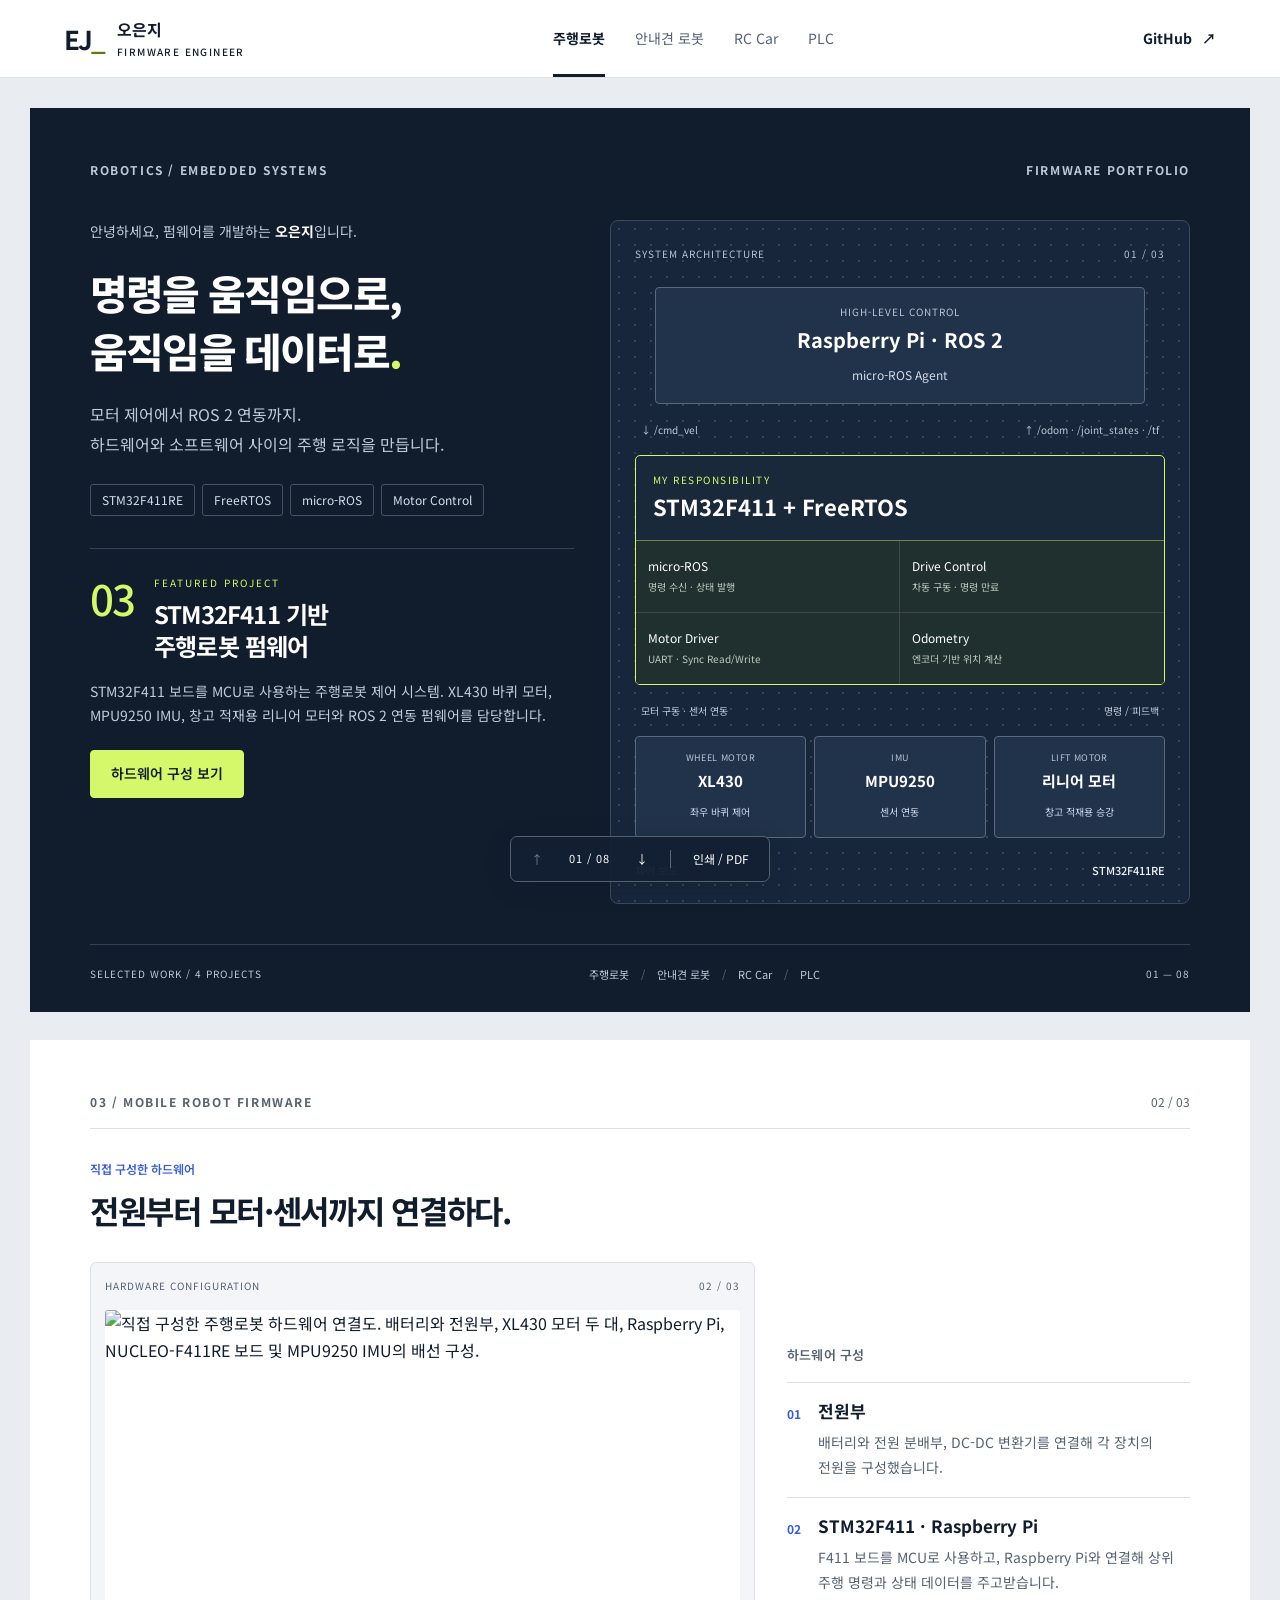
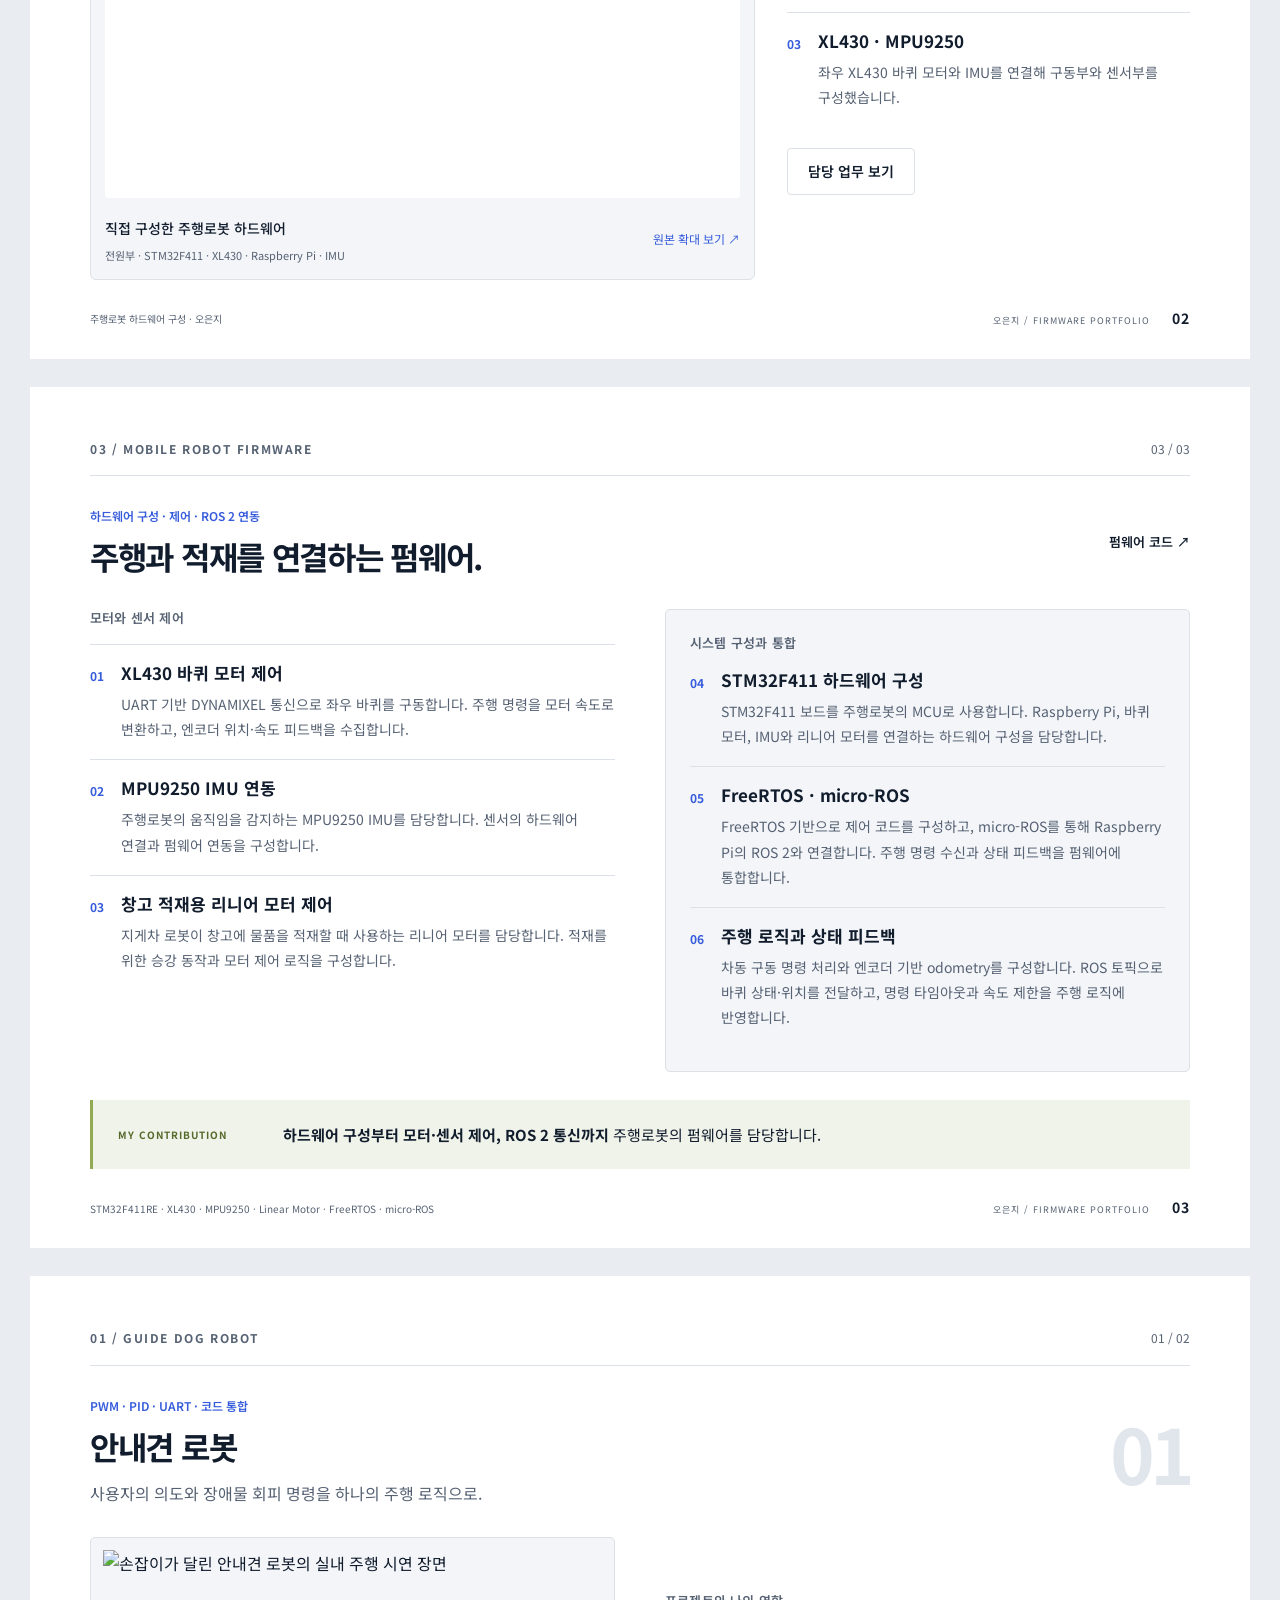
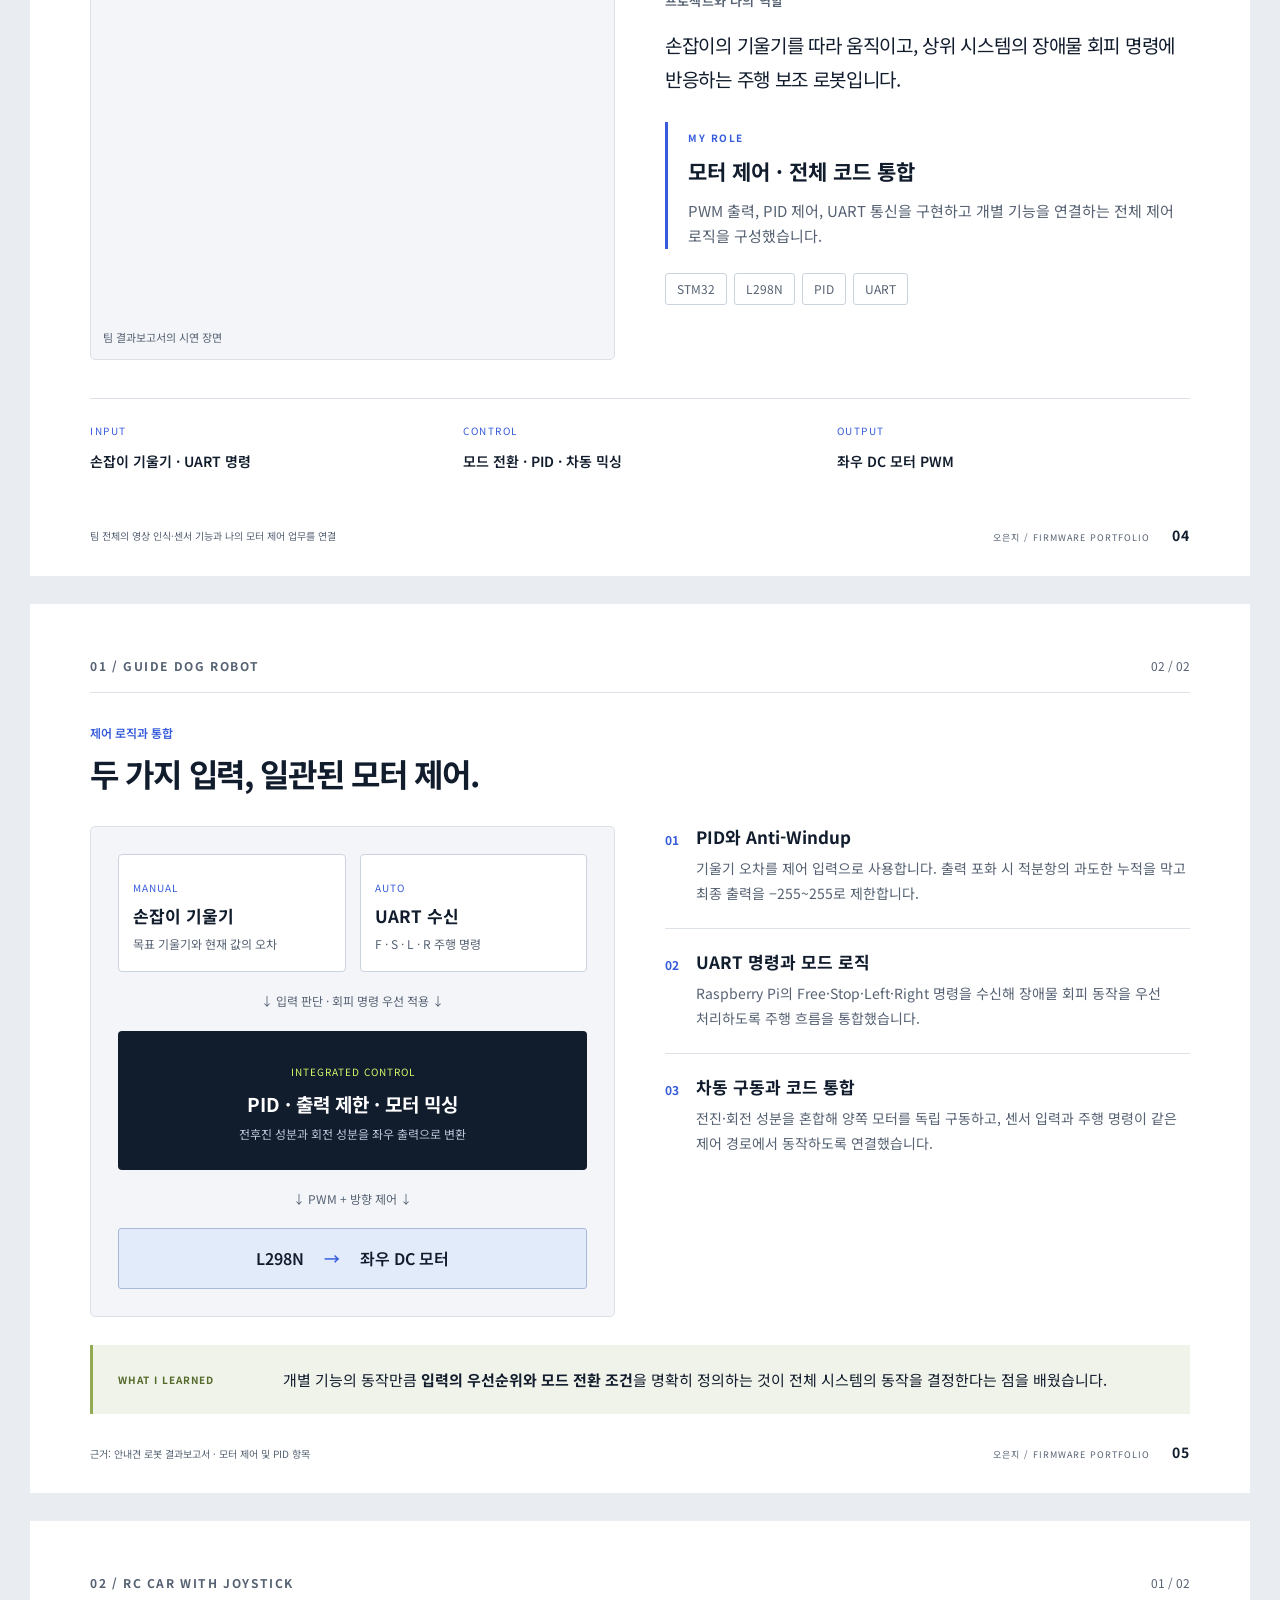
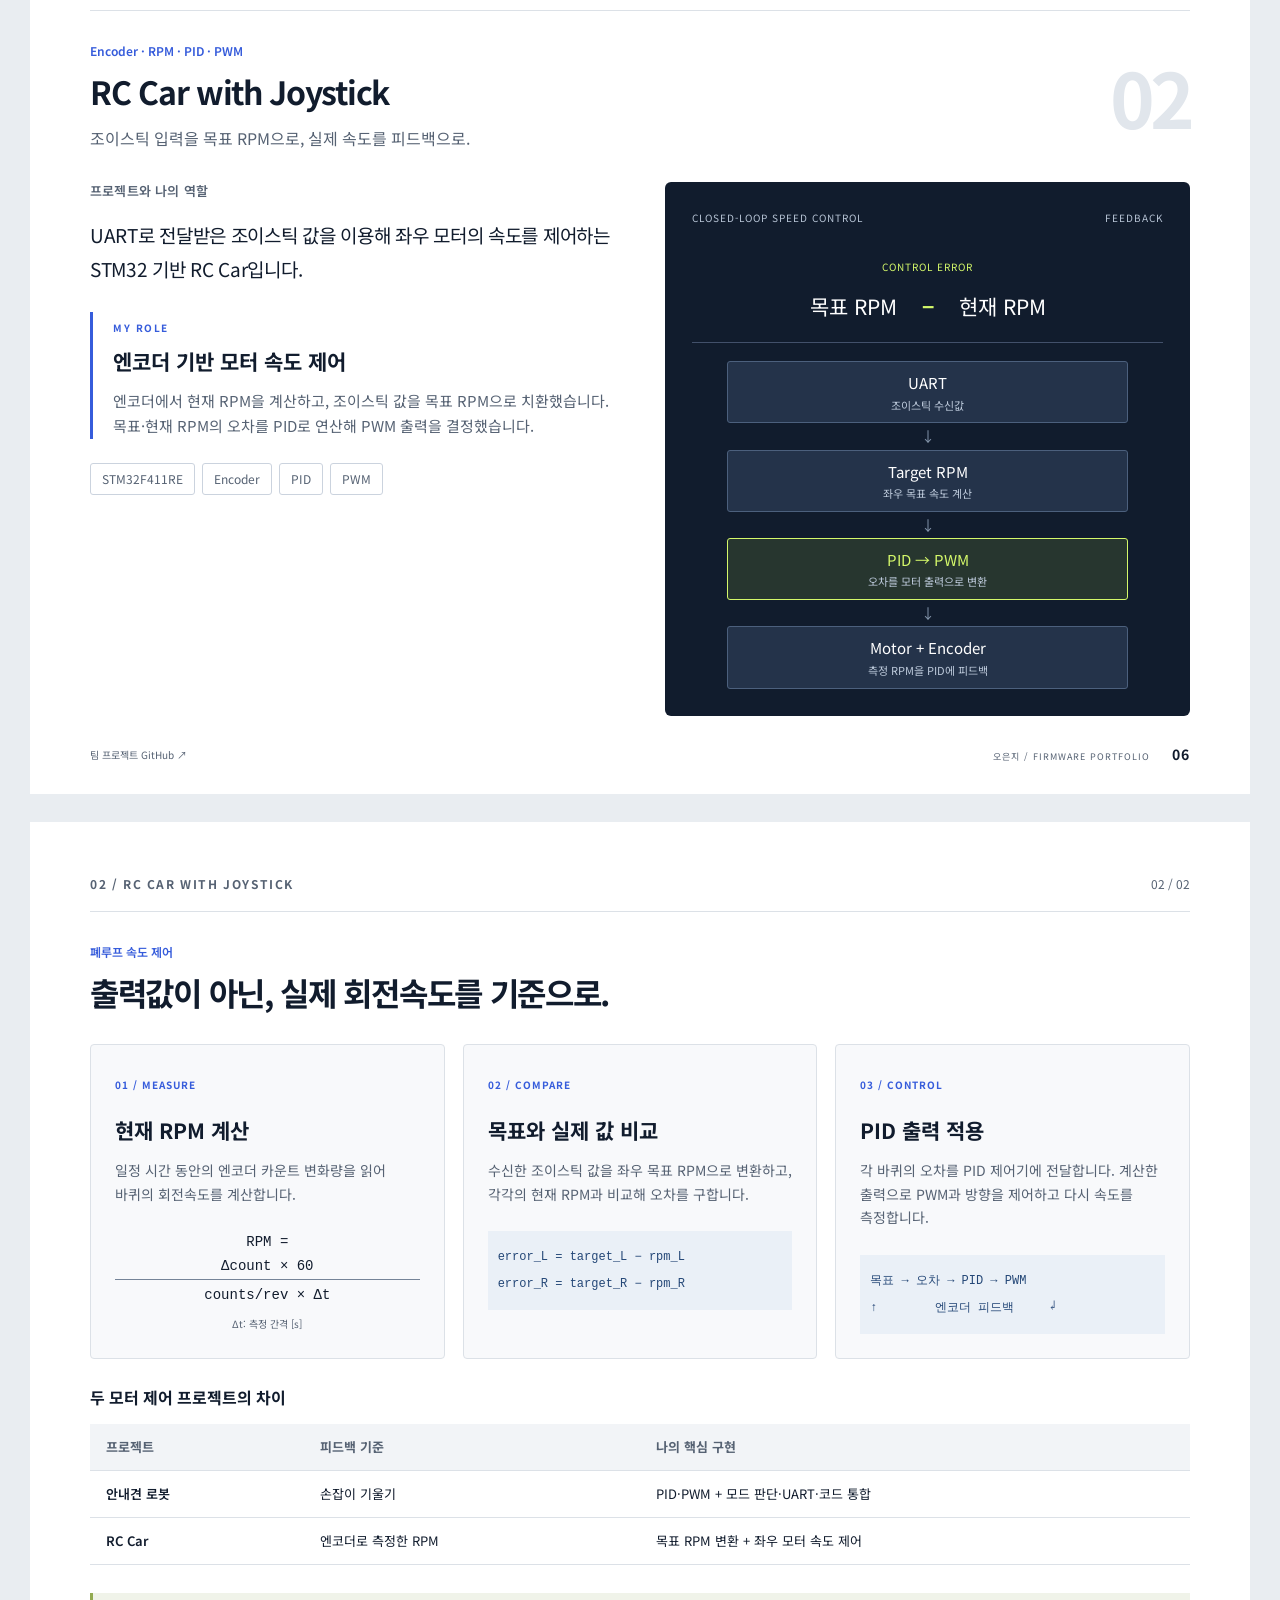
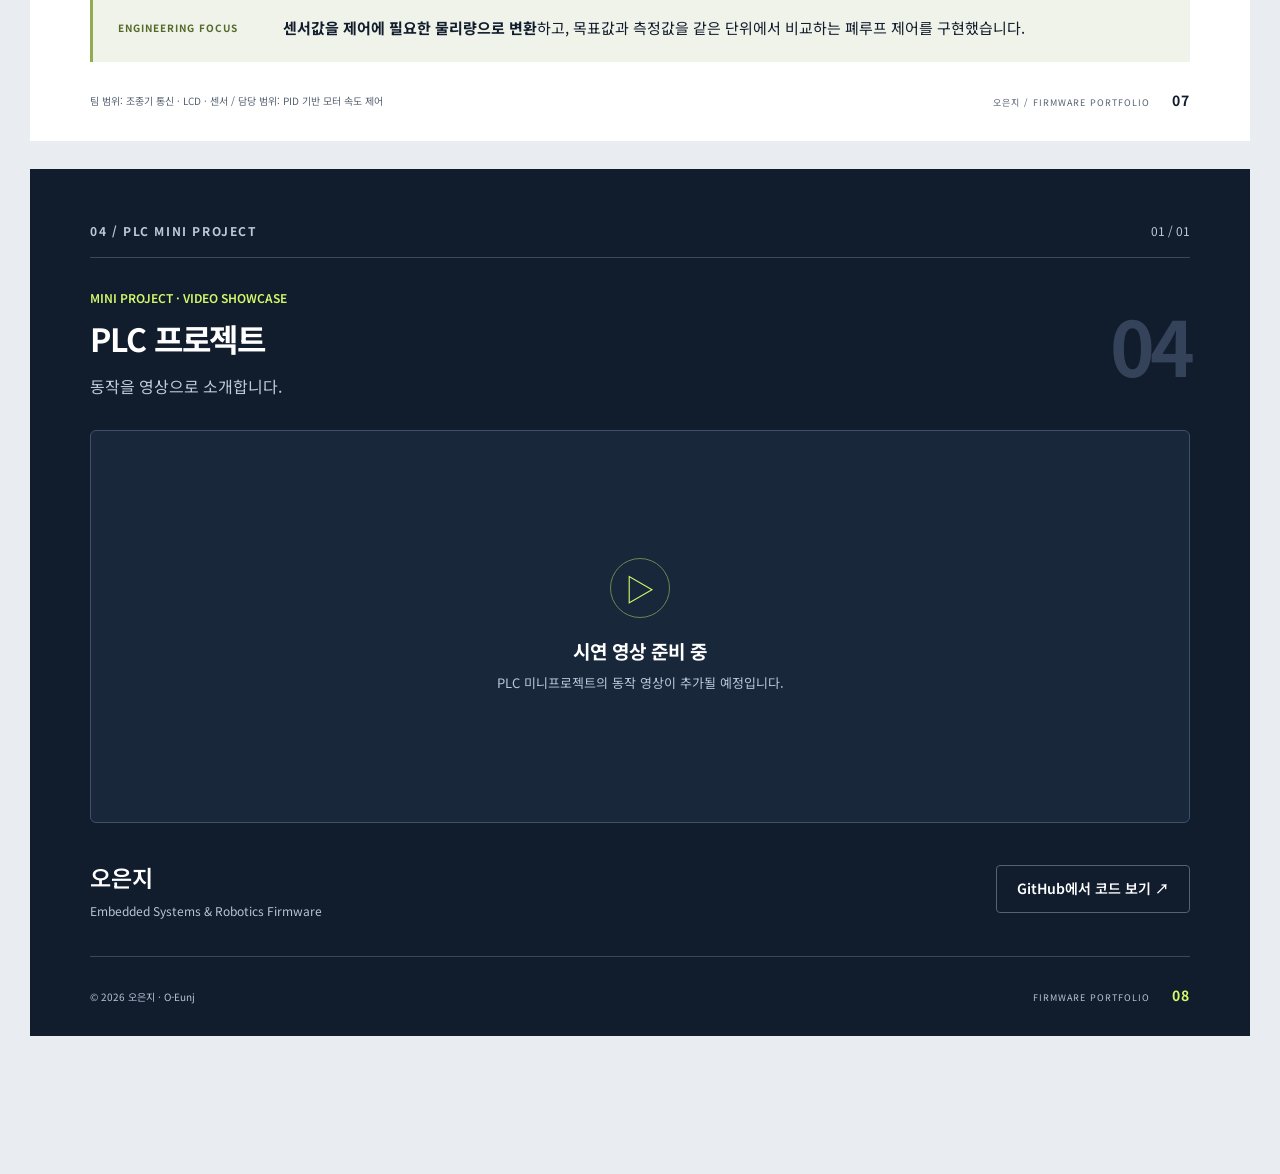
==== index.html @ 0d976768 "Publish portfolio website" ====
<!doctype html>
<html lang="ko">
<head>
  <meta charset="utf-8"><meta name="viewport" content="width=device-width,initial-scale=1">
  <meta name="description" content="오은지의 임베디드·로봇 펌웨어 포트폴리오. STM32, FreeRTOS, micro-ROS, 모터 제어와 하드웨어 통합 프로젝트.">
  <meta name="theme-color" content="#111c2d">
  <title>오은지 · Robotics Firmware Portfolio</title>
  <link rel="icon" href="assets/favicon.svg" type="image/svg+xml">
  <link rel="stylesheet" href="style.css">
  <script src="config.js" defer></script><script src="app.js" defer></script>
</head>
<body>
<a class="skip" href="#main">본문으로 이동</a>
<header class="topbar">
  <a class="brand" href="#robot"><span class="brand-mark">EJ<span>_</span></span><span>오은지 <small>FIRMWARE ENGINEER</small></span></a>
  <nav aria-label="프로젝트"><a href="#robot" aria-current="location">주행로봇</a><a href="#guide">안내견 로봇</a><a href="#rc">RC Car</a><a href="#plc">PLC</a></nav>
  <a class="github" href="https://github.com/O-Eunj" target="_blank" rel="noopener noreferrer">GitHub <span aria-hidden="true">↗</span></a>
</header>
<main id="main">
  <section class="sheet hero" id="robot" data-project="robot" aria-labelledby="robot-title">
    <div class="eyebrow"><span>ROBOTICS / EMBEDDED SYSTEMS</span><span>FIRMWARE PORTFOLIO</span></div>
    <div class="hero-grid">
      <div class="hero-copy">
        <p class="intro-name">안녕하세요, 펌웨어를 개발하는 <strong>오은지</strong>입니다.</p>
        <h1 id="robot-title">명령을 움직임으로,<br>움직임을 데이터로<span>.</span></h1>
        <p class="lead">모터 제어에서 ROS 2 연동까지.<br>하드웨어와 소프트웨어 사이의 주행 로직을 만듭니다.</p>
        <div class="chips"><span>STM32F411RE</span><span>FreeRTOS</span><span>micro-ROS</span><span>Motor Control</span></div>
        <div class="feature-title"><span class="index">03</span><div><p>FEATURED PROJECT</p><h2>STM32F411 기반<br>주행로봇 펌웨어</h2></div></div>
        <p class="description">STM32F411 보드를 MCU로 사용하는 주행로봇 제어 시스템. XL430 바퀴 모터, MPU9250 IMU, 창고 적재용 리니어 모터와 ROS 2 연동 펌웨어를 담당합니다.</p>
        <a class="button primary" href="#robot-hardware">하드웨어 구성 보기</a>
      </div>
      <div class="architecture" aria-label="Raspberry Pi와 STM32F411의 ROS 통신 및 모터·센서 제어 구조">
        <div class="panel-heading"><span>SYSTEM ARCHITECTURE</span><span>01 / 03</span></div>
        <div class="arch-node host"><small>HIGH-LEVEL CONTROL</small><strong>Raspberry Pi · ROS 2</strong><span>micro-ROS Agent</span></div>
        <div class="bus"><span>↓ /cmd_vel</span><span>↑ /odom · /joint_states · /tf</span></div>
        <div class="mcu"><div class="mcu-title"><small>MY RESPONSIBILITY</small><strong>STM32F411 + FreeRTOS</strong></div><div class="mcu-grid"><span>micro-ROS<br><b>명령 수신 · 상태 발행</b></span><span>Drive Control<br><b>차동 구동 · 명령 만료</b></span><span>Motor Driver<br><b>UART · Sync Read/Write</b></span><span>Odometry<br><b>엔코더 기반 위치 계산</b></span></div></div>
        <div class="bus"><span>모터 구동 · 센서 연동</span><span>명령 / 피드백</span></div>
        <div class="wheel-row hardware-row"><div class="arch-node"><small>WHEEL MOTOR</small><strong>XL430</strong><span>좌우 바퀴 제어</span></div><div class="arch-node"><small>IMU</small><strong>MPU9250</strong><span>센서 연동</span></div><div class="arch-node"><small>LIFT MOTOR</small><strong>리니어 모터</strong><span>창고 적재용 승강</span></div></div>
        <div class="arch-note"><span>제어 보드</span><b>STM32F411RE</b></div>
      </div>
    </div>
    <div class="hero-bottom"><span>SELECTED WORK / 4 PROJECTS</span><p>주행로봇 <span>/</span> 안내견 로봇 <span>/</span> RC Car <span>/</span> PLC</p><span>01 — 08</span></div>
  </section>

  <section class="sheet light hardware-sheet" id="robot-hardware" data-project="robot" aria-labelledby="hardware-title">
    <div class="section-top"><span class="eyebrow">03 / MOBILE ROBOT FIRMWARE</span><span>02 / 03</span></div>
    <div class="section-heading"><div><p class="kicker">직접 구성한 하드웨어</p><h2 id="hardware-title">전원부터 모터·센서까지 연결하다.</h2></div></div>
    <div class="hardware-layout">
      <figure class="hardware-figure">
        <div class="panel-heading"><span>HARDWARE CONFIGURATION</span><span>02 / 03</span></div>
        <a class="hardware-image-link" href="assets/robot-hardware.png" target="_blank" rel="noopener noreferrer" aria-label="주행로봇 하드웨어 구성도 원본 확대 보기 (새 탭)">
          <img src="assets/robot-hardware.png" alt="직접 구성한 주행로봇 하드웨어 연결도. 배터리와 전원부, XL430 모터 두 대, Raspberry Pi, NUCLEO-F411RE 보드 및 MPU9250 IMU의 배선 구성." width="830" height="638">
        </a>
        <figcaption><div><strong>직접 구성한 주행로봇 하드웨어</strong><p>전원부 · STM32F411 · XL430 · Raspberry Pi · IMU</p></div><a href="assets/robot-hardware.png" target="_blank" rel="noopener noreferrer">원본 확대 보기 ↗</a></figcaption>
      </figure>
      <div class="hardware-notes"><h3 class="label">하드웨어 구성</h3><div class="work-list">
        <article><span>01</span><div><h3>전원부</h3><p>배터리와 전원 분배부, DC-DC 변환기를 연결해 각 장치의 전원을 구성했습니다.</p></div></article>
        <article><span>02</span><div><h3>STM32F411 · Raspberry Pi</h3><p>F411 보드를 MCU로 사용하고, Raspberry Pi와 연결해 상위 주행 명령과 상태 데이터를 주고받습니다.</p></div></article>
        <article><span>03</span><div><h3>XL430 · MPU9250</h3><p>좌우 XL430 바퀴 모터와 IMU를 연결해 구동부와 센서부를 구성했습니다.</p></div></article>
      </div><a class="button hardware-next" href="#robot-detail">담당 업무 보기</a></div>
    </div>
    <footer class="sheet-footer"><span>주행로봇 하드웨어 구성 · 오은지</span><span>오은지 / FIRMWARE PORTFOLIO <b>02</b></span></footer>
  </section>

  <section class="sheet light" id="robot-detail" data-project="robot" aria-labelledby="robot-detail-title">
    <div class="section-top"><span class="eyebrow">03 / MOBILE ROBOT FIRMWARE</span><span>03 / 03</span></div>
    <div class="section-heading"><div><p class="kicker">하드웨어 구성 · 제어 · ROS 2 연동</p><h2 id="robot-detail-title">주행과 적재를 연결하는 펌웨어.</h2></div><a class="text-link" href="https://github.com/O-Eunj/waffle" target="_blank" rel="noopener noreferrer">펌웨어 코드 ↗</a></div>
    <div class="two-col">
      <div><h3 class="label">모터와 센서 제어</h3><div class="work-list">
        <article><span>01</span><div><h3>XL430 바퀴 모터 제어</h3><p>UART 기반 DYNAMIXEL 통신으로 좌우 바퀴를 구동합니다. 주행 명령을 모터 속도로 변환하고, 엔코더 위치·속도 피드백을 수집합니다.</p></div></article>
        <article><span>02</span><div><h3>MPU9250 IMU 연동</h3><p>주행로봇의 움직임을 감지하는 MPU9250 IMU를 담당합니다. 센서의 하드웨어 연결과 펌웨어 연동을 구성합니다.</p></div></article>
        <article><span>03</span><div><h3>창고 적재용 리니어 모터 제어</h3><p>지게차 로봇이 창고에 물품을 적재할 때 사용하는 리니어 모터를 담당합니다. 적재를 위한 승강 동작과 모터 제어 로직을 구성합니다.</p></div></article>
      </div></div>
      <div class="firmware-work"><h3 class="label">시스템 구성과 통합</h3><div class="work-list">
        <article><span>04</span><div><h3>STM32F411 하드웨어 구성</h3><p>STM32F411 보드를 주행로봇의 MCU로 사용합니다. Raspberry Pi, 바퀴 모터, IMU와 리니어 모터를 연결하는 하드웨어 구성을 담당합니다.</p></div></article>
        <article><span>05</span><div><h3>FreeRTOS · micro-ROS</h3><p>FreeRTOS 기반으로 제어 코드를 구성하고, micro-ROS를 통해 Raspberry Pi의 ROS 2와 연결합니다. 주행 명령 수신과 상태 피드백을 펌웨어에 통합합니다.</p></div></article>
        <article><span>06</span><div><h3>주행 로직과 상태 피드백</h3><p>차동 구동 명령 처리와 엔코더 기반 odometry를 구성합니다. ROS 토픽으로 바퀴 상태·위치를 전달하고, 명령 타임아웃과 속도 제한을 주행 로직에 반영합니다.</p></div></article>
      </div></div>
    </div>
    <div class="learning"><span>MY CONTRIBUTION</span><p><strong>하드웨어 구성부터 모터·센서 제어, ROS 2 통신까지</strong> 주행로봇의 펌웨어를 담당합니다.</p></div>
    <footer class="sheet-footer"><span>STM32F411RE · XL430 · MPU9250 · Linear Motor · FreeRTOS · micro-ROS</span><span>오은지 / FIRMWARE PORTFOLIO <b>03</b></span></footer>
  </section>

  <section class="sheet light" id="guide" data-project="guide" aria-labelledby="guide-title">
    <div class="section-top"><span class="eyebrow">01 / GUIDE DOG ROBOT</span><span>01 / 02</span></div>
    <div class="section-heading"><div><p class="kicker">PWM · PID · UART · 코드 통합</p><h2 id="guide-title">안내견 로봇</h2><p class="subtitle">사용자의 의도와 장애물 회피 명령을 하나의 주행 로직으로.</p></div><span class="project-number" aria-hidden="true">01</span></div>
    <div class="two-col guide-layout"><figure class="project-photo"><img src="assets/guide-photo.jpg" alt="손잡이가 달린 안내견 로봇의 실내 주행 시연 장면" loading="lazy" width="1280" height="720"><figcaption>팀 결과보고서의 시연 장면</figcaption></figure><div><h3 class="label">프로젝트와 나의 역할</h3><p class="body-large">손잡이의 기울기를 따라 움직이고, 상위 시스템의 장애물 회피 명령에 반응하는 주행 보조 로봇입니다.</p><div class="role-callout"><span>MY ROLE</span><h3>모터 제어 · 전체 코드 통합</h3><p>PWM 출력, PID 제어, UART 통신을 구현하고 개별 기능을 연결하는 전체 제어 로직을 구성했습니다.</p></div><div class="chips on-light"><span>STM32</span><span>L298N</span><span>PID</span><span>UART</span></div></div></div>
    <div class="contribution-strip"><div><small>INPUT</small><strong>손잡이 기울기 · UART 명령</strong></div><div><small>CONTROL</small><strong>모드 전환 · PID · 차동 믹싱</strong></div><div><small>OUTPUT</small><strong>좌우 DC 모터 PWM</strong></div></div>
    <footer class="sheet-footer"><span>팀 전체의 영상 인식·센서 기능과 나의 모터 제어 업무를 연결</span><span>오은지 / FIRMWARE PORTFOLIO <b>04</b></span></footer>
  </section>

  <section class="sheet light" id="guide-detail" data-project="guide" aria-labelledby="guide-detail-title">
    <div class="section-top"><span class="eyebrow">01 / GUIDE DOG ROBOT</span><span>02 / 02</span></div>
    <div class="section-heading"><div><p class="kicker">제어 로직과 통합</p><h2 id="guide-detail-title">두 가지 입력, 일관된 모터 제어.</h2></div></div>
    <div class="two-col"><div class="control-diagram"><div class="mode-pair"><div><small>MANUAL</small><h3>손잡이 기울기</h3><p>목표 기울기와 현재 값의 오차</p></div><div><small>AUTO</small><h3>UART 수신</h3><p>F · S · L · R 주행 명령</p></div></div><div class="diagram-line">↓ 입력 판단 · 회피 명령 우선 적용 ↓</div><div class="diagram-core"><small>INTEGRATED CONTROL</small><h3>PID · 출력 제한 · 모터 믹싱</h3><p>전후진 성분과 회전 성분을 좌우 출력으로 변환</p></div><div class="diagram-line">↓ PWM + 방향 제어 ↓</div><div class="diagram-output">L298N <span>→</span> 좌우 DC 모터</div></div><div class="work-list compact"><article><span>01</span><div><h3>PID와 Anti-Windup</h3><p>기울기 오차를 제어 입력으로 사용합니다. 출력 포화 시 적분항의 과도한 누적을 막고 최종 출력을 −255~255로 제한합니다.</p></div></article><article><span>02</span><div><h3>UART 명령과 모드 로직</h3><p>Raspberry Pi의 Free·Stop·Left·Right 명령을 수신해 장애물 회피 동작을 우선 처리하도록 주행 흐름을 통합했습니다.</p></div></article><article><span>03</span><div><h3>차동 구동과 코드 통합</h3><p>전진·회전 성분을 혼합해 양쪽 모터를 독립 구동하고, 센서 입력과 주행 명령이 같은 제어 경로에서 동작하도록 연결했습니다.</p></div></article></div></div>
    <div class="learning"><span>WHAT I LEARNED</span><p>개별 기능의 동작만큼 <strong>입력의 우선순위와 모드 전환 조건</strong>을 명확히 정의하는 것이 전체 시스템의 동작을 결정한다는 점을 배웠습니다.</p></div>
    <footer class="sheet-footer"><span>근거: 안내견 로봇 결과보고서 · 모터 제어 및 PID 항목</span><span>오은지 / FIRMWARE PORTFOLIO <b>05</b></span></footer>
  </section>

  <section class="sheet light" id="rc" data-project="rc" aria-labelledby="rc-title">
    <div class="section-top"><span class="eyebrow">02 / RC CAR WITH JOYSTICK</span><span>01 / 02</span></div>
    <div class="section-heading"><div><p class="kicker">Encoder · RPM · PID · PWM</p><h2 id="rc-title">RC Car with Joystick</h2><p class="subtitle">조이스틱 입력을 목표 RPM으로, 실제 속도를 피드백으로.</p></div><span class="project-number" aria-hidden="true">02</span></div>
    <div class="two-col"><div><h3 class="label">프로젝트와 나의 역할</h3><p class="body-large">UART로 전달받은 조이스틱 값을 이용해 좌우 모터의 속도를 제어하는 STM32 기반 RC Car입니다.</p><div class="role-callout"><span>MY ROLE</span><h3>엔코더 기반 모터 속도 제어</h3><p>엔코더에서 현재 RPM을 계산하고, 조이스틱 값을 목표 RPM으로 치환했습니다. 목표·현재 RPM의 오차를 PID로 연산해 PWM 출력을 결정했습니다.</p></div><div class="chips on-light"><span>STM32F411RE</span><span>Encoder</span><span>PID</span><span>PWM</span></div></div><div class="rpm-panel"><div class="panel-heading"><span>CLOSED-LOOP SPEED CONTROL</span><span>FEEDBACK</span></div><div class="rpm-equation"><small>CONTROL ERROR</small><p><span>목표 RPM</span><b>−</b><span>현재 RPM</span></p></div><div class="rpm-flow"><div>UART<small>조이스틱 수신값</small></div><span>↓</span><div>Target RPM<small>좌우 목표 속도 계산</small></div><span>↓</span><div class="highlight">PID → PWM<small>오차를 모터 출력으로 변환</small></div><span>↓</span><div>Motor + Encoder<small>측정 RPM을 PID에 피드백</small></div></div></div></div>
    <footer class="sheet-footer"><a href="https://github.com/heeyeon5877-tech/Lcd_RC_Car_With_STM32" target="_blank" rel="noopener noreferrer">팀 프로젝트 GitHub ↗</a><span>오은지 / FIRMWARE PORTFOLIO <b>06</b></span></footer>
  </section>

  <section class="sheet light" id="rc-detail" data-project="rc" aria-labelledby="rc-detail-title">
    <div class="section-top"><span class="eyebrow">02 / RC CAR WITH JOYSTICK</span><span>02 / 02</span></div>
    <div class="section-heading"><div><p class="kicker">폐루프 속도 제어</p><h2 id="rc-detail-title">출력값이 아닌, 실제 회전속도를 기준으로.</h2></div></div>
    <div class="three-col"><article class="step-card"><span>01 / MEASURE</span><h3>현재 RPM 계산</h3><p>일정 시간 동안의 엔코더 카운트 변화량을 읽어 바퀴의 회전속도를 계산합니다.</p><div class="formula">RPM = <span>Δcount × 60</span><span class="denominator">counts/rev × Δt</span></div><small>Δt: 측정 간격 [s]</small></article><article class="step-card"><span>02 / COMPARE</span><h3>목표와 실제 값 비교</h3><p>수신한 조이스틱 값을 좌우 목표 RPM으로 변환하고, 각각의 현재 RPM과 비교해 오차를 구합니다.</p><div class="mini-code">error_L = target_L − rpm_L<br>error_R = target_R − rpm_R</div></article><article class="step-card"><span>03 / CONTROL</span><h3>PID 출력 적용</h3><p>각 바퀴의 오차를 PID 제어기에 전달합니다. 계산한 출력으로 PWM과 방향을 제어하고 다시 속도를 측정합니다.</p><div class="mini-code">목표 → 오차 → PID → PWM<br>↑&nbsp;&nbsp;&nbsp;&nbsp;&nbsp;&nbsp;&nbsp; 엔코더 피드백 &nbsp;&nbsp;&nbsp;&nbsp;↵</div></article></div>
    <div class="comparison"><h3>두 모터 제어 프로젝트의 차이</h3><div class="table-wrap"><table><thead><tr><th scope="col">프로젝트</th><th scope="col">피드백 기준</th><th scope="col">나의 핵심 구현</th></tr></thead><tbody><tr><th scope="row">안내견 로봇</th><td>손잡이 기울기</td><td>PID·PWM + 모드 판단·UART·코드 통합</td></tr><tr><th scope="row">RC Car</th><td>엔코더로 측정한 RPM</td><td>목표 RPM 변환 + 좌우 모터 속도 제어</td></tr></tbody></table></div></div>
    <div class="learning"><span>ENGINEERING FOCUS</span><p><strong>센서값을 제어에 필요한 물리량으로 변환</strong>하고, 목표값과 측정값을 같은 단위에서 비교하는 폐루프 제어를 구현했습니다.</p></div>
    <footer class="sheet-footer"><span>팀 범위: 조종기 통신 · LCD · 센서 / 담당 범위: PID 기반 모터 속도 제어</span><span>오은지 / FIRMWARE PORTFOLIO <b>07</b></span></footer>
  </section>

  <section class="sheet plc" id="plc" data-project="plc" aria-labelledby="plc-title">
    <div class="section-top"><span class="eyebrow">04 / PLC MINI PROJECT</span><span>01 / 01</span></div>
    <div class="section-heading"><div><p class="kicker">MINI PROJECT · VIDEO SHOWCASE</p><h2 id="plc-title">PLC 프로젝트</h2><p class="subtitle">동작을 영상으로 소개합니다.</p></div><span class="project-number" aria-hidden="true">04</span></div>
    <div id="plc-media" class="video-area"><div id="video-placeholder"><span class="play-symbol" aria-hidden="true">▷</span><h3>시연 영상 준비 중</h3><p>PLC 미니프로젝트의 동작 영상이 추가될 예정입니다.</p></div></div>
    <p id="plc-caption" class="video-caption" hidden></p>
    <div class="closing"><div><span>오은지</span><p>Embedded Systems & Robotics Firmware</p></div><a class="button" href="https://github.com/O-Eunj" target="_blank" rel="noopener noreferrer">GitHub에서 코드 보기 ↗</a></div>
    <footer class="sheet-footer"><span>© 2026 오은지 · O-Eunj</span><span>FIRMWARE PORTFOLIO <b>08</b></span></footer>
  </section>
</main>
<aside class="page-controls" aria-label="포트폴리오 탐색"><button id="prev-page" type="button" aria-label="이전 장">↑</button><span id="page-count" aria-live="polite">01 / 08</span><button id="next-page" type="button" aria-label="다음 장">↓</button><span class="control-divider"></span><button id="print" type="button">인쇄 / PDF</button></aside>
</body>
</html>
---- style.css ----
@import url('https://fonts.googleapis.com/css2?family=Noto+Sans+KR:wght@400;500;600;700;800;900&display=swap');
:root{--ink:#111c2d;--muted:#566273;--lime:#d4f86a;--line:#dce1e7;--paper:#fff;--blue:#365cdb;--font:'Noto Sans KR',system-ui,sans-serif;color-scheme:light;font-family:var(--font);color:var(--ink);background:#e9edf1;font-synthesis:none}
*{box-sizing:border-box}html{scroll-behavior:smooth;scroll-padding-top:96px}body{margin:0;font-size:16px;line-height:1.7}a{color:inherit;text-decoration:none}button{font:inherit;cursor:pointer}button,a{-webkit-tap-highlight-color:transparent}a:focus-visible,button:focus-visible{outline:3px solid #4771ef;outline-offset:5px}h1,h2,h3,p,figure{margin:0}h1,h2,h3{word-break:keep-all;line-height:1.35}p{word-break:keep-all;overflow-wrap:anywhere}small{font-size:12px}a:hover{text-decoration:underline;text-underline-offset:5px}.skip{position:fixed;top:-80px;left:20px;background:var(--lime);padding:12px;z-index:100}.skip:focus{top:8px}.topbar{height:78px;display:flex;align-items:center;justify-content:space-between;padding:0 max(5vw,24px);background:#fff;border-bottom:1px solid var(--line);position:sticky;top:0;z-index:20;gap:20px}.brand{display:flex;align-items:center;gap:13px;font-weight:700;line-height:1.3}.brand-mark{font-size:26px;letter-spacing:-2px}.brand-mark span{color:#5a7b0d}.brand small{display:block;font-size:10px;letter-spacing:1.4px;margin-top:5px;font-weight:500}.topbar nav{display:flex;gap:30px;height:100%;align-items:center}.topbar nav a{font-size:14px;color:var(--muted);height:100%;display:flex;align-items:center;border-bottom:3px solid transparent;padding-top:3px}.topbar nav a[aria-current]{color:var(--ink);border-color:var(--ink);font-weight:700}.github{font-size:14px;font-weight:700}.github span{margin-left:6px}main{max-width:1440px;margin:0 auto;padding:30px 30px 110px}.sheet{position:relative;padding:52px 60px 28px;margin-bottom:28px;scroll-margin-top:96px;min-height:770px;display:flex;flex-direction:column;overflow:hidden}.hero,.plc{background:var(--ink);color:white}.light{background:var(--paper)}.eyebrow{font-size:12px;font-weight:700;letter-spacing:1.6px;display:flex;align-items:center;justify-content:space-between}.hero>.eyebrow{color:#bbc8d8}.status{font-size:12px;letter-spacing:0;border:1px solid #728447;color:var(--lime);padding:4px 12px;border-radius:20px}.status:before{content:'';display:inline-block;width:5px;height:5px;border-radius:50%;background:var(--lime);margin-right:8px}.hero-grid{display:grid;grid-template-columns:1.15fr 1fr;gap:56px;padding:40px 0}.intro-name{font-size:14px;color:#bfcbda;margin-bottom:20px}.intro-name strong{color:#fff}h1{font-size:clamp(32px,3.2vw,47px);font-weight:800;line-height:1.4;letter-spacing:-1.8px}h1>span{color:var(--lime)}.lead{font-size:16px;color:#bfcbda;margin-top:20px;line-height:1.9}.chips{display:flex;flex-wrap:wrap;gap:7px;margin-top:24px}.chips span{font-size:12px;padding:5px 11px;border:1px solid #445266;border-radius:3px;color:#d6dfe8}.feature-title{display:flex;gap:20px;border-top:1px solid #354154;padding-top:25px;margin-top:32px}.index{font-size:42px;line-height:1.15;color:var(--lime);font-weight:500;letter-spacing:-2px}.feature-title p{font-size:10px;letter-spacing:2px;color:var(--lime);margin-bottom:7px}.feature-title h2{font-size:24px;letter-spacing:-.8px}.description{font-size:14px;color:#bfcbda;margin-top:17px;max-width:480px}.button{display:inline-flex;padding:11px 20px;align-items:center;border:1px solid #546177;border-radius:4px;font-size:14px;font-weight:600;justify-content:center}.primary{background:var(--lime);color:var(--ink);border-color:var(--lime);margin-top:23px}.button:hover{text-decoration:none;filter:brightness(.92)}.architecture{align-self:center;background:#18263b;border:1px solid #3c4a5e;border-radius:8px;padding:24px;background-image:radial-gradient(#35445a 1px,transparent 1px);background-size:16px 16px}.panel-heading{display:flex;justify-content:space-between;font-size:10px;letter-spacing:1px;color:#b7c4d5;margin-bottom:25px}.arch-node{background:#21324b;border:1px solid #586980;padding:15px 12px;text-align:center;border-radius:4px}.arch-node small{display:block;color:#b7c4d5;letter-spacing:1px;font-size:10px}.arch-node strong{display:block;font-size:20px;margin:3px 0}.arch-node>span{font-size:12px;color:#d0daea}.host{margin:0 20px}.bus{display:flex;justify-content:space-between;font-size:10px;color:#bfcbda;padding:17px 6px;gap:8px}.mcu{border:1px solid var(--lime);border-radius:5px;overflow:hidden;background:#1a293a}.mcu-title{padding:15px 17px;border-bottom:1px solid #71854a}.mcu-title small{display:block;color:var(--lime);font-size:10px;letter-spacing:1.5px}.mcu-title strong{font-size:22px}.mcu-grid{display:grid;grid-template-columns:1fr 1fr;gap:1px;background:#3b4b44}.mcu-grid>span{font-size:12px;background:#20302f;padding:15px 12px}.mcu-grid b{font-size:10px;font-weight:400;color:#bdcbbd}.wheel-row{display:grid;grid-template-columns:1fr 1fr;gap:14px}.arch-note{display:flex;justify-content:space-between;font-size:11px;margin-top:23px;color:#b7c4d5;gap:10px}.arch-note b{color:#edf3f9;font-weight:500}.hero-bottom{display:flex;justify-content:space-between;gap:15px;border-top:1px solid #354154;padding-top:20px;font-size:10px;color:#bbc8d8;margin-top:auto;letter-spacing:1px}.hero-bottom p{font-size:11px;letter-spacing:0}.hero-bottom p span{margin:0 9px;color:#586a81}.section-top{display:flex;justify-content:space-between;gap:12px;border-bottom:1px solid var(--line);padding-bottom:16px;color:var(--muted);font-size:12px}.section-heading{display:flex;align-items:center;justify-content:space-between;gap:25px;margin:30px 0}.kicker{font-size:12px;color:var(--blue);font-weight:600;margin-bottom:9px}.section-heading h2{font-size:32px;letter-spacing:-1.3px}.subtitle{font-size:16px;color:var(--muted);margin-top:12px}.text-link{font-size:13px;font-weight:600;white-space:nowrap}.two-col{display:grid;grid-template-columns:1fr 1fr;gap:50px}.label{font-size:13px;color:var(--muted);letter-spacing:.2px;font-weight:600;margin-bottom:18px}.work-list article{display:flex;gap:17px;padding:17px 0;border-top:1px solid var(--line)}.work-list article>span{font-size:12px;color:var(--blue);font-weight:700;padding-top:4px}.work-list h3{font-size:17px;margin-bottom:7px}.work-list p{font-size:14px;color:var(--muted);line-height:1.8}.validation{padding:25px 28px;background:#f3f5f8;border:1px solid #e2e7ed;border-radius:5px}.timeline article{display:flex;gap:18px;margin:22px 0}.timeline time{font-size:13px;font-weight:700;color:var(--blue);min-width:42px;padding-top:2px}.timeline h3,.next-work h3{font-size:16px;margin-bottom:8px}.timeline p,.next-work p{font-size:13px;color:var(--muted)}.timeline small{display:block;font-size:10px;color:#6b7380;margin-top:8px}.next-work{border-top:1px solid #ccd5de;padding-top:17px}.pill{font-size:10px;background:#dde9c2;color:#385300;border-radius:3px;padding:3px 8px;display:inline-block;margin-bottom:9px}.technical-note{font-size:11px;color:#627082;border-top:1px solid #ccd5de;margin-top:18px;padding-top:15px}.sheet-footer{margin-top:auto;padding-top:27px;display:flex;justify-content:space-between;align-items:center;gap:20px;color:var(--muted);font-size:10px}.sheet-footer>span:last-child{white-space:nowrap;font-size:9px;letter-spacing:1px}.sheet-footer b{margin-left:18px;font-size:14px;color:var(--ink)}.project-number{font-size:76px;line-height:1;color:#e1e6ec;font-weight:700;letter-spacing:-5px}.guide-layout{align-items:center}.project-photo{background:#f3f5f8;border:1px solid var(--line);padding:12px;border-radius:5px}.project-photo img{display:block;width:100%;height:auto;aspect-ratio:1.35;object-fit:cover}.project-photo figcaption{font-size:11px;color:var(--muted);margin-top:8px}.body-large{font-size:19px;line-height:1.8;letter-spacing:-.3px}.role-callout{margin-top:26px;border-left:3px solid var(--blue);padding-left:20px}.role-callout>span{font-size:10px;color:var(--blue);letter-spacing:1.5px;font-weight:700}.role-callout h3{font-size:21px;margin:8px 0 12px}.role-callout p{font-size:15px;color:var(--muted)}.on-light span{color:var(--muted);border-color:#cbd3de}.contribution-strip{display:grid;grid-template-columns:1fr 1fr 1fr;gap:20px;padding:23px 0;border-top:1px solid var(--line);margin-top:38px}.contribution-strip small{font-size:10px;letter-spacing:1.5px;display:block;color:var(--blue);margin-bottom:8px}.contribution-strip strong{font-size:14px;font-weight:600}.control-diagram{background:#f3f5f8;padding:27px;border:1px solid var(--line);border-radius:5px;align-self:start}.mode-pair{display:grid;grid-template-columns:1fr 1fr;gap:14px}.mode-pair>div{background:#fff;border:1px solid #cad3df;padding:17px 14px;border-radius:4px}.mode-pair small,.diagram-core small{font-size:10px;letter-spacing:1px;color:var(--blue)}.mode-pair h3{font-size:17px;margin:6px 0}.mode-pair p{font-size:12px;color:var(--muted)}.diagram-line{text-align:center;font-size:12px;color:var(--muted);padding:19px 0}.diagram-core{background:var(--ink);padding:25px 20px;text-align:center;border-radius:4px;color:white}.diagram-core small{color:var(--lime)}.diagram-core h3{font-size:19px;margin:8px 0}.diagram-core p{font-size:12px;color:#bac7da}.diagram-output{background:#e2ebfa;border:1px solid #a8b9d9;padding:16px;text-align:center;font-size:16px;font-weight:600;border-radius:3px}.diagram-output span{margin:0 16px;color:var(--blue)}.compact article:first-child{padding-top:0;border-top:0}.compact article{padding:22px 0}.learning{display:flex;align-items:center;gap:30px;background:#f0f3e9;border-left:3px solid #92aa51;padding:21px 25px;margin-top:28px}.learning>span{font-size:10px;letter-spacing:1px;min-width:135px;color:#54692a;font-weight:700}.learning p{font-size:15px;line-height:1.8}.rpm-panel{background:var(--ink);color:#fff;padding:27px;border-radius:6px}.rpm-equation{border-bottom:1px solid #42506a;padding-bottom:18px;text-align:center}.rpm-equation small{font-size:10px;letter-spacing:1px;color:var(--lime)}.rpm-equation p{display:flex;justify-content:center;gap:25px;margin-top:10px;font-size:21px}.rpm-equation b{color:var(--lime)}.rpm-flow{display:flex;flex-direction:column;align-items:center;padding-top:18px;gap:4px}.rpm-flow>div{text-align:center;width:85%;background:#24334a;border:1px solid #4c607d;padding:8px 15px;border-radius:3px;font-size:15px}.rpm-flow>span{color:#8495ab;font-size:14px;line-height:1.3}.rpm-flow small{display:block;color:#bdcadb;font-size:11px}.rpm-flow .highlight{border-color:var(--lime);color:var(--lime);background:#27362f}.three-col{display:grid;grid-template-columns:repeat(3,1fr);gap:18px}.step-card{border:1px solid var(--line);padding:24px;background:#f8f9fb;border-radius:4px}.step-card>span{font-size:10px;color:var(--blue);letter-spacing:1px;font-weight:700}.step-card h3{font-size:21px;margin:20px 0 14px}.step-card p{font-size:14px;color:var(--muted)}.formula{font-size:14px;text-align:center;margin-top:25px;font-family:monospace}.formula>span{display:block}.formula .denominator{border-top:1px solid #758498;padding-top:4px}.step-card>small{font-size:10px;color:var(--muted);display:block;text-align:center;margin-top:7px}.mini-code{font-size:12px;line-height:2.2;background:#eaf0f7;padding:13px 10px;margin-top:25px;color:#244777;font-family:monospace}.comparison{margin-top:28px}.comparison h3{font-size:16px;margin-bottom:15px}.table-wrap{overflow-x:auto}table{width:100%;border-collapse:collapse;font-size:13px;text-align:left}th,td{padding:12px 16px;border-bottom:1px solid var(--line);word-break:keep-all}thead{background:#f2f4f7;color:var(--muted)}tbody th{font-weight:600;white-space:nowrap}.plc .section-top{border-color:#3a485c;color:#bcc9da}.plc .kicker{color:var(--lime)}.plc .subtitle{color:#bfcadb}.plc .project-number{color:#344359}.video-area{width:100%;min-height:300px;aspect-ratio:2.8;background:#19273a;border:1px solid #405069;display:grid;place-items:center;border-radius:6px;overflow:hidden}.video-area video{display:block;width:100%;max-height:460px;object-fit:contain}.video-area iframe{width:100%;height:100%;min-height:330px;border:0}#video-placeholder{text-align:center;padding:28px}.play-symbol{display:grid;place-items:center;margin:0 auto 20px;border:1px solid #718453;color:var(--lime);width:60px;height:60px;border-radius:50%;font-size:30px;line-height:1}#video-placeholder h3{font-size:19px}#video-placeholder p{font-size:13px;color:#b9c7d8;margin-top:9px}.video-caption{font-size:13px;color:#c3cede;margin-top:10px}.closing{display:flex;justify-content:space-between;align-items:center;gap:25px;margin:35px 0}.closing>div>span{font-size:23px;font-weight:600}.closing p{font-size:12px;color:#b7c4d6;margin-top:4px}.plc .sheet-footer{border-top:1px solid #3a485c;color:#b7c4d6}.plc .sheet-footer b{color:var(--lime)}.page-controls{position:fixed;bottom:18px;left:50%;transform:translateX(-50%);display:flex;align-items:center;gap:4px;border:1px solid #526070;background:#132033f2;color:#fff;box-shadow:0 5px 25px #111c2d33;border-radius:7px;z-index:30;padding:5px 8px;white-space:nowrap}.page-controls button{background:none;border:0;color:white;font-size:12px;padding:7px 12px;border-radius:3px}.page-controls button:hover{background:#34445b}.page-controls button:disabled{color:#718096;cursor:default}.page-controls>span{font-size:11px;letter-spacing:1px;padding:0 10px}.page-controls .control-divider{height:18px;border-left:1px solid #5c6674;padding:0;margin:0 6px}
@media(min-width:1600px){.sheet{padding:60px 70px 30px;min-height:820px}.hero-grid{padding-top:45px;padding-bottom:45px}}
@media(max-width:1100px){main{padding:20px 20px 90px}.sheet{padding:35px 35px 24px}.hero-grid{gap:30px}.two-col{gap:30px}.architecture{padding:18px}.section-heading h2{font-size:28px}.three-col{gap:12px}.step-card{padding:18px}.hero-bottom>span:first-child{display:none}}
@media(max-width:760px){html{scroll-padding-top:120px}.topbar{height:auto;min-height:105px;padding:14px 20px 0;flex-wrap:wrap;gap:5px 16px}.brand small{font-size:9px}.topbar nav{order:3;flex-basis:100%;justify-content:space-between;gap:14px;height:40px}.topbar nav a{font-size:12px}.github{font-size:13px}main{padding:14px 12px 85px}.sheet{padding:25px 22px 23px;min-height:0;margin-bottom:14px;scroll-margin-top:120px}.eyebrow{font-size:9px;letter-spacing:1px}.status{font-size:10px;padding:3px 9px}.hero-grid{grid-template-columns:1fr;gap:35px;padding:30px 0}.intro-name{font-size:12px}h1{font-size:34px;letter-spacing:-1.4px}.lead{font-size:14px}.feature-title h2{font-size:23px}.description{font-size:14px}.architecture{max-width:500px;width:100%;justify-self:center;padding:23px}.mcu-grid>span{font-size:13px}.mcu-grid b{font-size:11px}.bus{font-size:10px}.hero-bottom{font-size:9px}.hero-bottom p{font-size:9px}.hero-bottom p span{margin:0 4px}.two-col{grid-template-columns:1fr;gap:30px}.section-heading{margin:25px 0}.section-heading h2{font-size:26px;letter-spacing:-1px}.section-heading .text-link{font-size:11px}.section-top>span:last-child{font-size:10px}.subtitle{font-size:14px}.project-number{font-size:51px;letter-spacing:-3px}.work-list p{font-size:14px}.work-list h3{font-size:17px}.validation{padding:23px}.timeline p,.next-work p{font-size:14px}.technical-note{font-size:12px}.sheet-footer{flex-direction:column;align-items:flex-start;gap:10px;padding-top:27px;font-size:10px}.sheet-footer>span:last-child{align-self:flex-end}.body-large{font-size:18px}.guide-layout{gap:26px}.project-photo img{aspect-ratio:1.6}.contribution-strip{grid-template-columns:1fr;gap:17px;margin-top:26px}.contribution-strip>div{display:flex;align-items:center;gap:20px}.contribution-strip small{width:60px;margin:0}.contribution-strip strong{font-size:13px}.control-diagram{padding:19px}.mode-pair{gap:10px}.mode-pair>div{padding:15px 10px}.mode-pair h3{font-size:16px}.mode-pair p{font-size:12px}.learning{display:block;padding:20px;margin-top:25px}.learning p{font-size:14px;margin-top:10px}.three-col{grid-template-columns:1fr;gap:15px}.step-card{padding:23px}.step-card h3{margin:12px 0;font-size:21px}.step-card p{font-size:15px}.formula{max-width:240px;margin:20px auto 0}.mini-code{font-size:14px}.comparison{margin-top:27px}th,td{padding:10px 8px;font-size:12px}.video-area{aspect-ratio:1.6;min-height:210px}.video-area iframe{min-height:210px}.closing{flex-direction:column;align-items:flex-start;margin:30px 0}.closing .button{font-size:13px}.plc .sheet-footer{padding-top:20px}.page-controls{bottom:10px}.page-controls button{padding:8px 11px}}
.sheet{scroll-margin-top:16px}
.hardware-layout{display:grid;grid-template-columns:minmax(0,1.65fr) minmax(0,1fr);gap:32px;align-items:center}.hardware-sheet .hardware-figure{background:#f3f5f8;border-color:var(--line);padding:14px}.hardware-sheet .panel-heading{color:var(--muted)}.hardware-sheet .hardware-figure figcaption p{color:var(--muted)}.hardware-sheet .hardware-figure figcaption>a{color:var(--blue)}.hardware-next{margin-top:20px;border-color:var(--line)}
@media(max-width:760px){.hardware-layout{grid-template-columns:1fr}.hardware-sheet .section-heading h2{font-size:25px}}
@media print{.hardware-layout{grid-template-columns:1.65fr 1fr;gap:25px}.hardware-sheet .hardware-figure{max-width:100%}.hardware-sheet .hardware-image-link img{max-height:118mm;object-fit:contain}.hardware-sheet .section-heading{margin:15px 0}.hardware-sheet .hardware-figure figcaption{padding-top:8px}}
.hero-grid{grid-template-columns:1fr 1.2fr;gap:36px}.hardware-figure{align-self:center;min-width:0;border:1px solid #3c4a5e;border-radius:6px;background:#18263b;padding:18px}.hardware-figure .panel-heading{margin-bottom:16px}.hardware-image-link{display:block;background:white;border-radius:3px;overflow:hidden;cursor:zoom-in}.hardware-image-link img{display:block;width:100%;height:auto}.hardware-figure figcaption{padding-top:16px;display:flex;flex-wrap:wrap;gap:12px;align-items:center;justify-content:space-between}.hardware-figure figcaption strong{font-size:14px;font-weight:500}.hardware-figure figcaption p{font-size:11px;color:#bfcbda;margin-top:5px}.hardware-figure figcaption>a{font-size:12px;color:var(--lime)}
@media(max-width:760px){.hero-grid{grid-template-columns:1fr}.hardware-figure{padding:12px}.hardware-figure figcaption strong{font-size:14px}}
.hardware-row{grid-template-columns:repeat(3,minmax(0,1fr));gap:8px}.hardware-row .arch-node{padding:13px 5px}.hardware-row .arch-node strong{font-size:15px}.hardware-row .arch-node small{font-size:9px;letter-spacing:.4px}.hardware-row .arch-node>span{font-size:10px}.firmware-work{padding:24px;background:#f3f5f8;border:1px solid var(--line);border-radius:5px}.firmware-work .work-list article:first-child{border-top:0;padding-top:0}
@media(max-width:380px){.hardware-row{grid-template-columns:1fr}.hardware-row .arch-node strong{font-size:17px}}
@media(max-width:760px){#robot-detail .section-heading{flex-direction:column;align-items:flex-start;gap:14px}}
@media(prefers-reduced-motion:reduce){html{scroll-behavior:auto}}
@media print{@page{size:A4 landscape;margin:0}*{-webkit-print-color-adjust:exact;print-color-adjust:exact}html{scroll-behavior:auto}body{background:white}.topbar,.page-controls,.skip{display:none!important}main{padding:0;max-width:none;margin:0}.sheet{width:297mm;height:210mm;min-height:0;padding:12mm 15mm 8mm;margin:0;break-after:page;page-break-after:always;overflow:hidden}.sheet:last-child{break-after:auto;page-break-after:auto}.hero-grid{grid-template-columns:1.15fr 1fr;gap:11mm;padding:7mm 0}.hero-copy h1{font-size:32px}.intro-name{margin-bottom:12px;font-size:12px}.lead{font-size:13px;margin-top:12px}.chips{margin-top:14px}.chips span{font-size:10px;padding:3px 8px}.feature-title{margin-top:20px;padding-top:15px}.feature-title h2{font-size:22px}.description{font-size:12px}.primary{margin-top:16px}.architecture{padding:18px}.section-heading{margin:20px 0}.section-heading h2{font-size:27px}.two-col{grid-template-columns:1fr 1fr;gap:32px}.work-list article{padding:12px 0}.work-list h3{font-size:15px}.work-list p{font-size:12px}.validation{padding:20px}.timeline article{margin:15px 0}.timeline p,.next-work p{font-size:12px}.technical-note{font-size:10px}.sheet-footer{padding-top:15px}.three-col{grid-template-columns:repeat(3,1fr)}.step-card{padding:20px}.step-card h3{font-size:18px;margin:14px 0}.step-card p{font-size:12px}.learning{margin-top:20px;padding:16px 20px}.learning p{font-size:13px}.body-large{font-size:17px}.role-callout p{font-size:13px}.project-photo img{aspect-ratio:1.45}.video-area{min-height:0;height:88mm;aspect-ratio:auto}.closing{margin:20px 0}.comparison{margin-top:20px}}
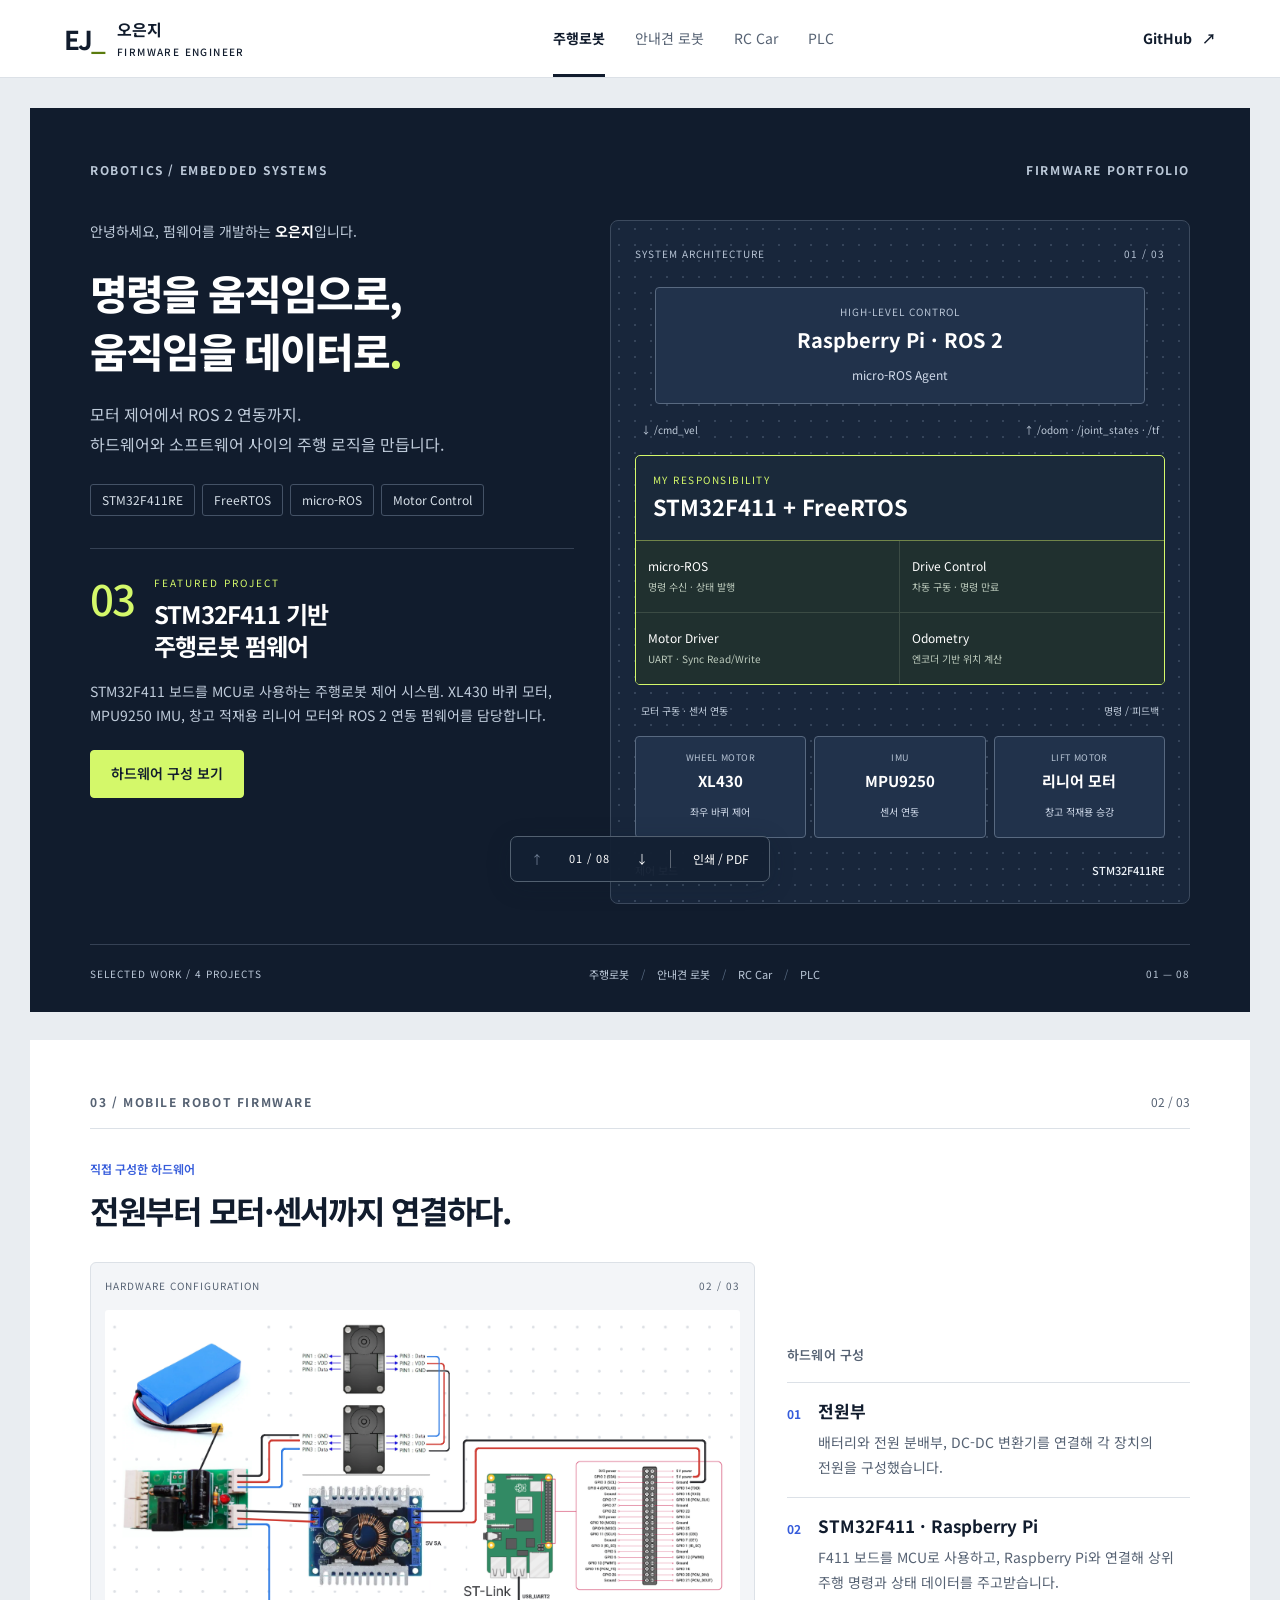
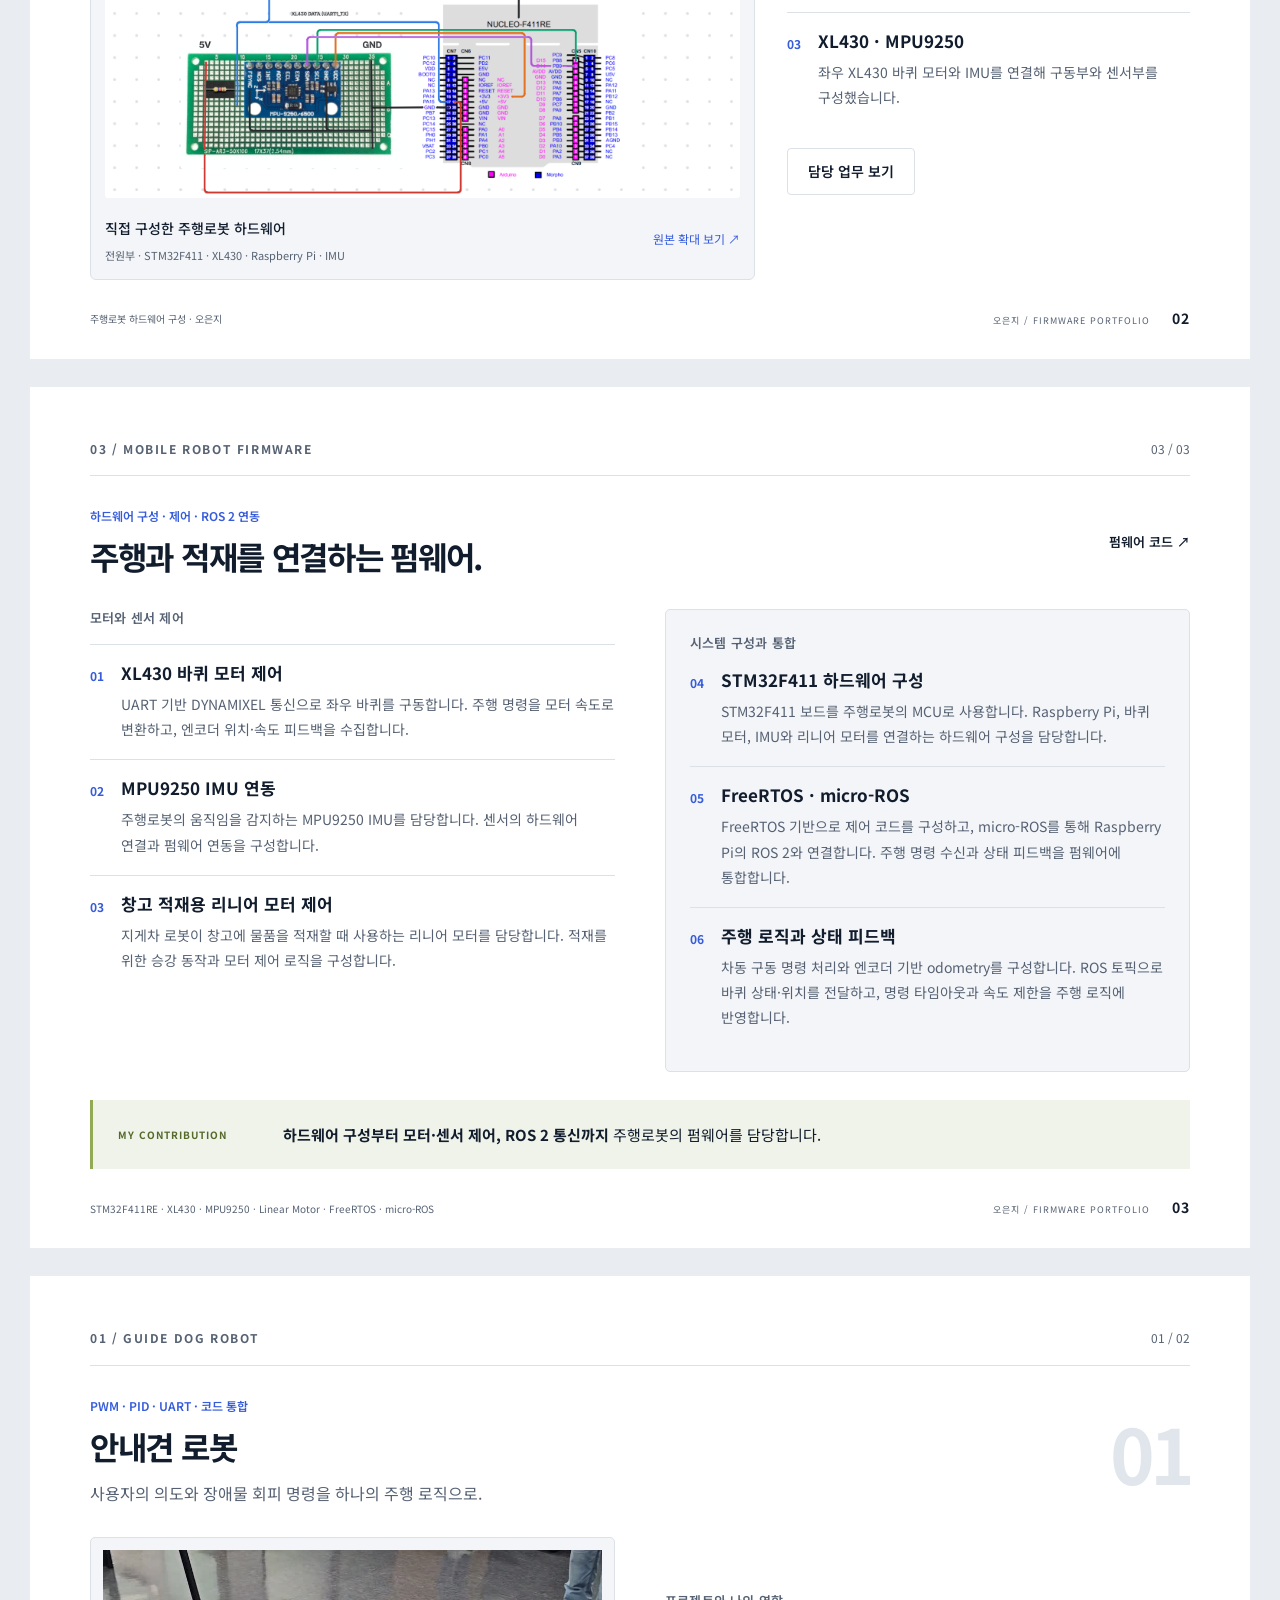
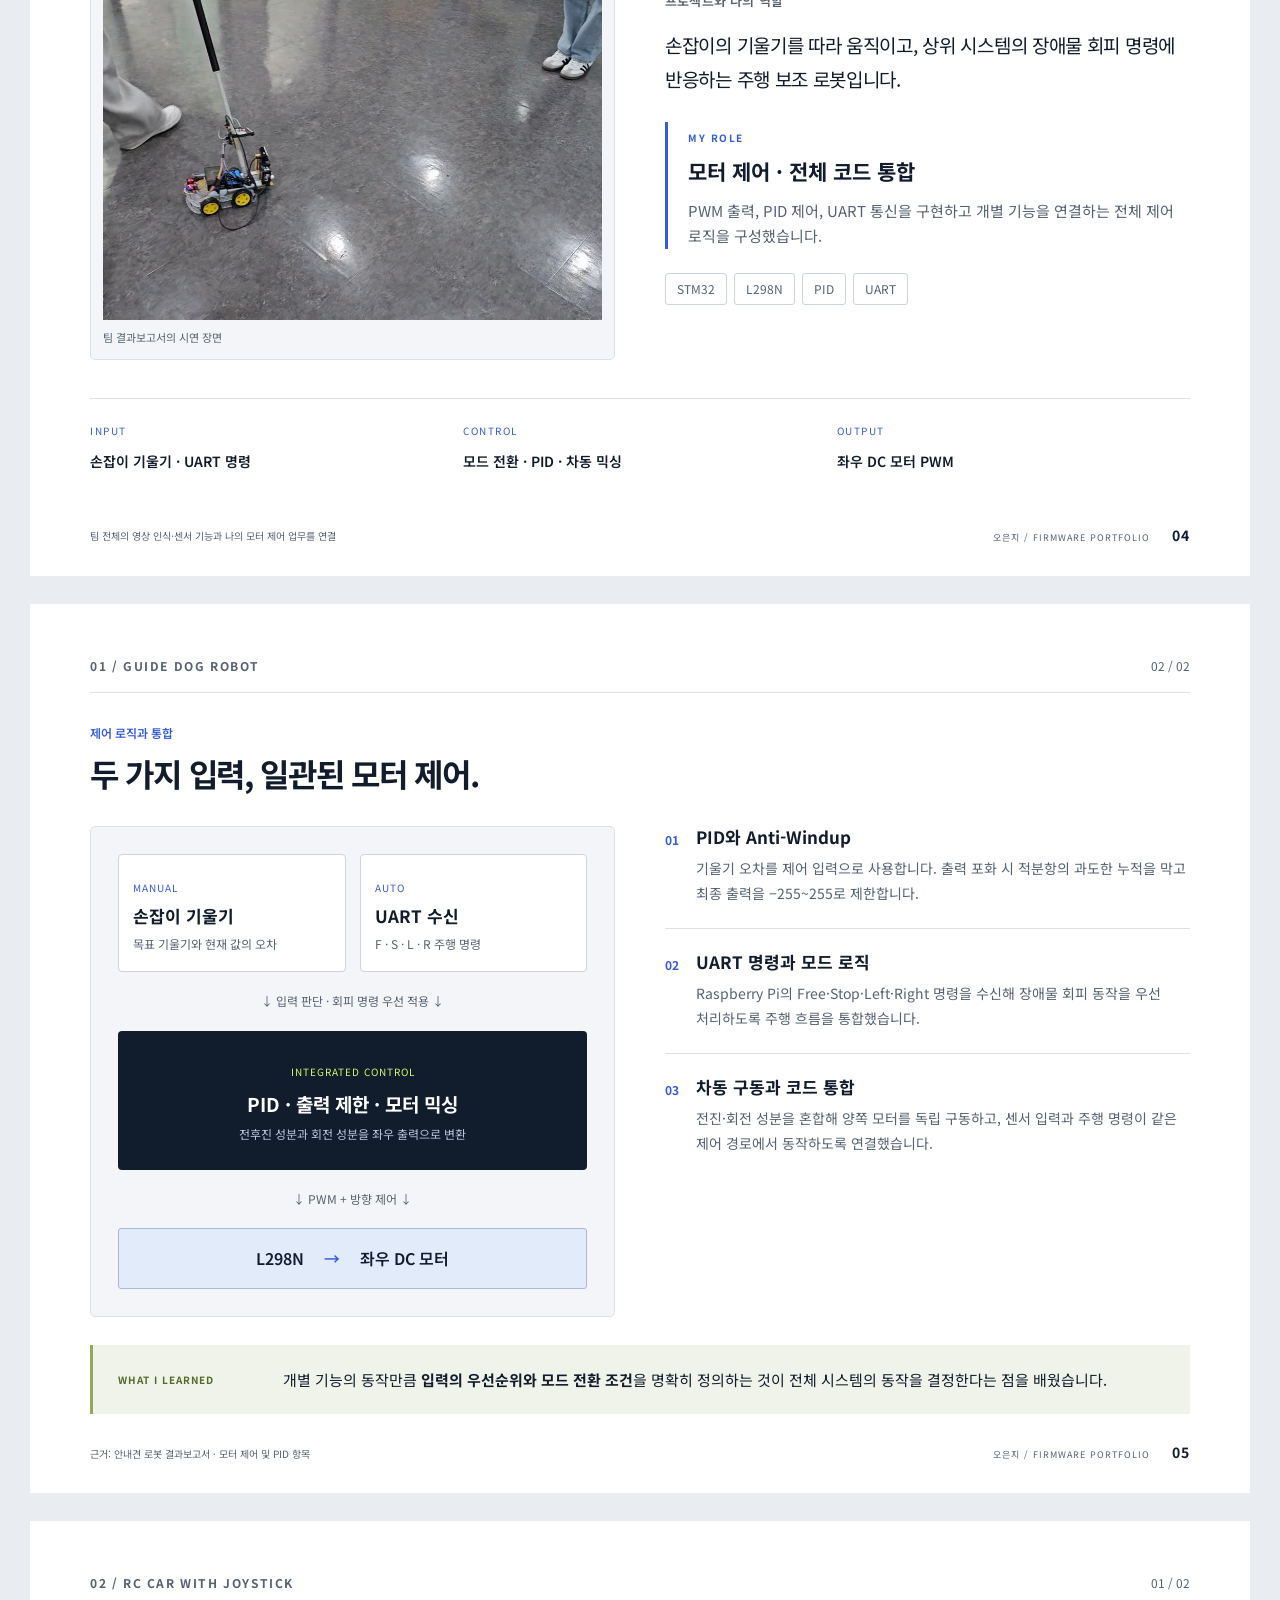
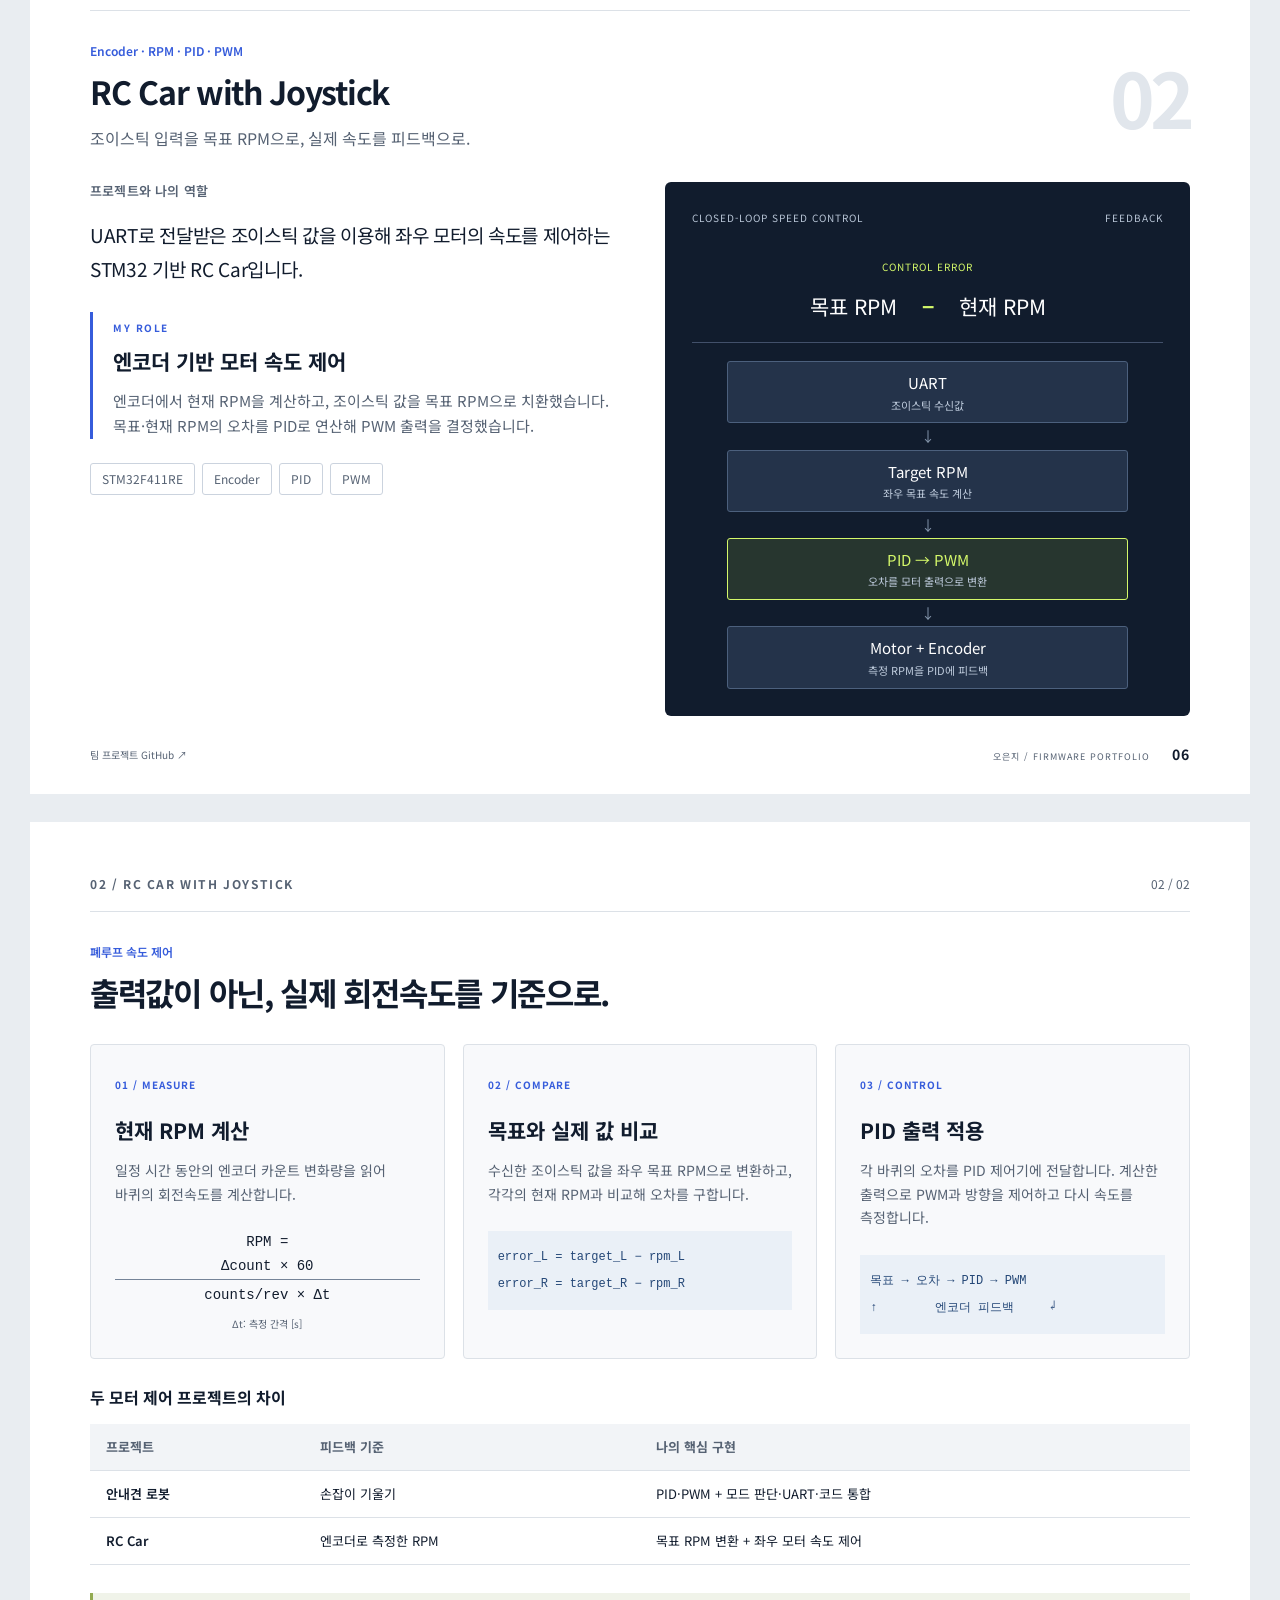
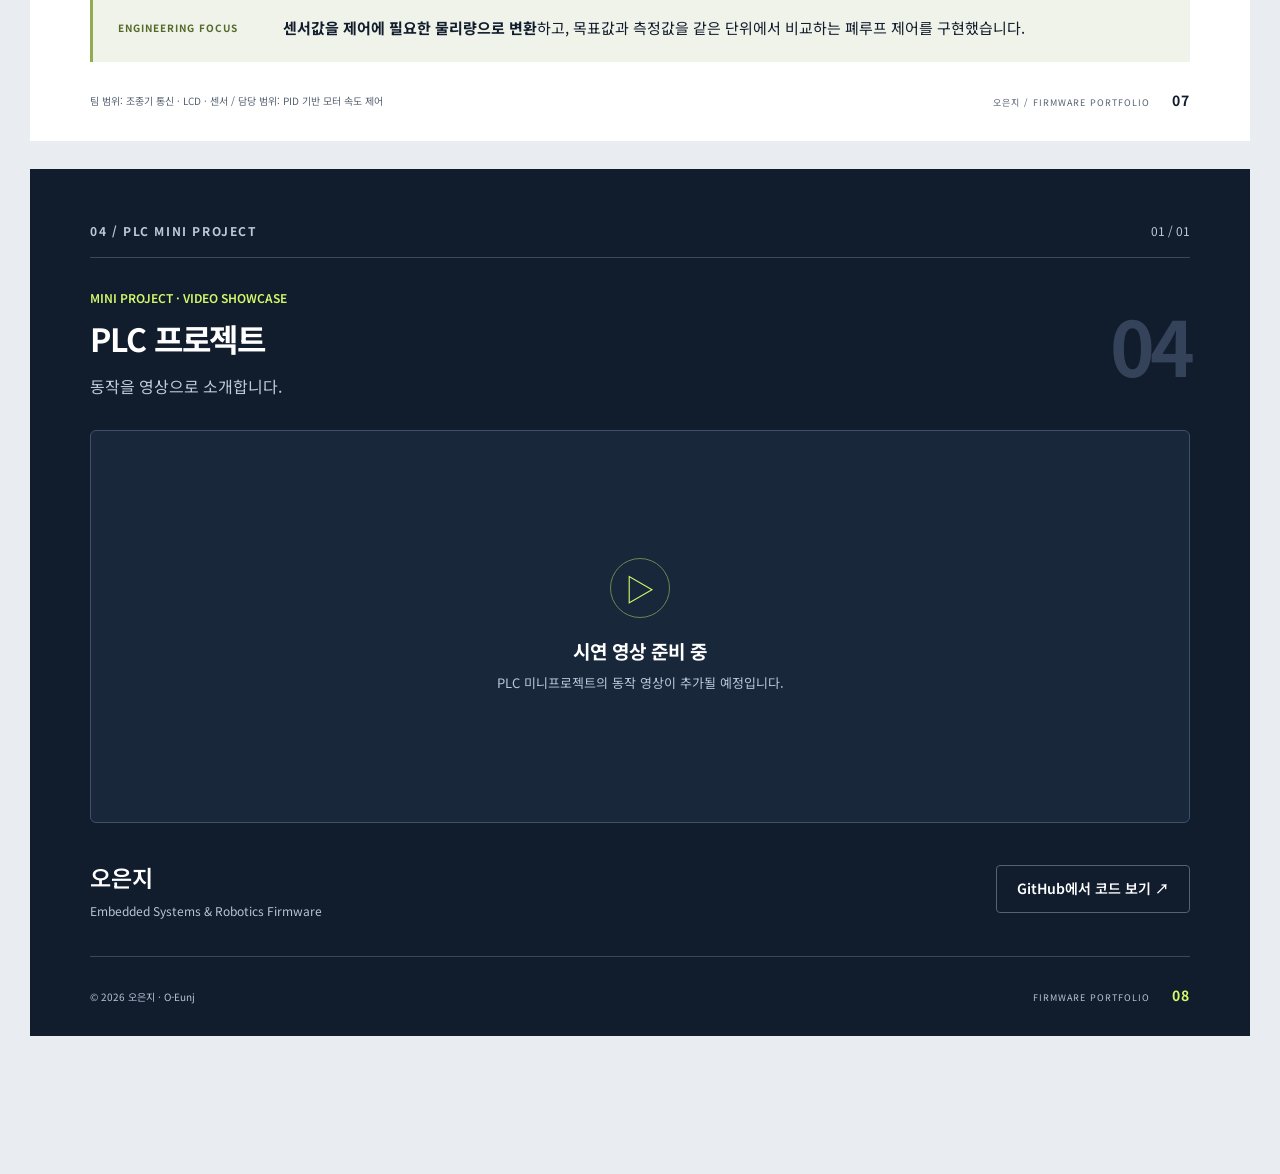
==== commit ea951ad9: "Fix published asset paths" ====
--- a/index.html
+++ b/index.html
@@ -5,7 +5,7 @@
   <meta name="description" content="오은지의 임베디드·로봇 펌웨어 포트폴리오. STM32, FreeRTOS, micro-ROS, 모터 제어와 하드웨어 통합 프로젝트.">
   <meta name="theme-color" content="#111c2d">
   <title>오은지 · Robotics Firmware Portfolio</title>
-  <link rel="icon" href="assets/favicon.svg" type="image/svg+xml">
+  <link rel="icon" href="favicon.svg" type="image/svg+xml">
   <link rel="stylesheet" href="style.css">
   <script src="config.js" defer></script><script src="app.js" defer></script>
 </head>
@@ -48,10 +48,10 @@
     <div class="hardware-layout">
       <figure class="hardware-figure">
         <div class="panel-heading"><span>HARDWARE CONFIGURATION</span><span>02 / 03</span></div>
-        <a class="hardware-image-link" href="assets/robot-hardware.png" target="_blank" rel="noopener noreferrer" aria-label="주행로봇 하드웨어 구성도 원본 확대 보기 (새 탭)">
-          <img src="assets/robot-hardware.png" alt="직접 구성한 주행로봇 하드웨어 연결도. 배터리와 전원부, XL430 모터 두 대, Raspberry Pi, NUCLEO-F411RE 보드 및 MPU9250 IMU의 배선 구성." width="830" height="638">
+        <a class="hardware-image-link" href="robot-hardware.png" target="_blank" rel="noopener noreferrer" aria-label="주행로봇 하드웨어 구성도 원본 확대 보기 (새 탭)">
+          <img src="robot-hardware.png" alt="직접 구성한 주행로봇 하드웨어 연결도. 배터리와 전원부, XL430 모터 두 대, Raspberry Pi, NUCLEO-F411RE 보드 및 MPU9250 IMU의 배선 구성." width="830" height="638">
         </a>
-        <figcaption><div><strong>직접 구성한 주행로봇 하드웨어</strong><p>전원부 · STM32F411 · XL430 · Raspberry Pi · IMU</p></div><a href="assets/robot-hardware.png" target="_blank" rel="noopener noreferrer">원본 확대 보기 ↗</a></figcaption>
+        <figcaption><div><strong>직접 구성한 주행로봇 하드웨어</strong><p>전원부 · STM32F411 · XL430 · Raspberry Pi · IMU</p></div><a href="robot-hardware.png" target="_blank" rel="noopener noreferrer">원본 확대 보기 ↗</a></figcaption>
       </figure>
       <div class="hardware-notes"><h3 class="label">하드웨어 구성</h3><div class="work-list">
         <article><span>01</span><div><h3>전원부</h3><p>배터리와 전원 분배부, DC-DC 변환기를 연결해 각 장치의 전원을 구성했습니다.</p></div></article>
@@ -84,7 +84,7 @@
   <section class="sheet light" id="guide" data-project="guide" aria-labelledby="guide-title">
     <div class="section-top"><span class="eyebrow">01 / GUIDE DOG ROBOT</span><span>01 / 02</span></div>
     <div class="section-heading"><div><p class="kicker">PWM · PID · UART · 코드 통합</p><h2 id="guide-title">안내견 로봇</h2><p class="subtitle">사용자의 의도와 장애물 회피 명령을 하나의 주행 로직으로.</p></div><span class="project-number" aria-hidden="true">01</span></div>
-    <div class="two-col guide-layout"><figure class="project-photo"><img src="assets/guide-photo.jpg" alt="손잡이가 달린 안내견 로봇의 실내 주행 시연 장면" loading="lazy" width="1280" height="720"><figcaption>팀 결과보고서의 시연 장면</figcaption></figure><div><h3 class="label">프로젝트와 나의 역할</h3><p class="body-large">손잡이의 기울기를 따라 움직이고, 상위 시스템의 장애물 회피 명령에 반응하는 주행 보조 로봇입니다.</p><div class="role-callout"><span>MY ROLE</span><h3>모터 제어 · 전체 코드 통합</h3><p>PWM 출력, PID 제어, UART 통신을 구현하고 개별 기능을 연결하는 전체 제어 로직을 구성했습니다.</p></div><div class="chips on-light"><span>STM32</span><span>L298N</span><span>PID</span><span>UART</span></div></div></div>
+    <div class="two-col guide-layout"><figure class="project-photo"><img src="guide-photo.jpg" alt="손잡이가 달린 안내견 로봇의 실내 주행 시연 장면" loading="lazy" width="1280" height="720"><figcaption>팀 결과보고서의 시연 장면</figcaption></figure><div><h3 class="label">프로젝트와 나의 역할</h3><p class="body-large">손잡이의 기울기를 따라 움직이고, 상위 시스템의 장애물 회피 명령에 반응하는 주행 보조 로봇입니다.</p><div class="role-callout"><span>MY ROLE</span><h3>모터 제어 · 전체 코드 통합</h3><p>PWM 출력, PID 제어, UART 통신을 구현하고 개별 기능을 연결하는 전체 제어 로직을 구성했습니다.</p></div><div class="chips on-light"><span>STM32</span><span>L298N</span><span>PID</span><span>UART</span></div></div></div>
     <div class="contribution-strip"><div><small>INPUT</small><strong>손잡이 기울기 · UART 명령</strong></div><div><small>CONTROL</small><strong>모드 전환 · PID · 차동 믹싱</strong></div><div><small>OUTPUT</small><strong>좌우 DC 모터 PWM</strong></div></div>
     <footer class="sheet-footer"><span>팀 전체의 영상 인식·센서 기능과 나의 모터 제어 업무를 연결</span><span>오은지 / FIRMWARE PORTFOLIO <b>04</b></span></footer>
   </section>
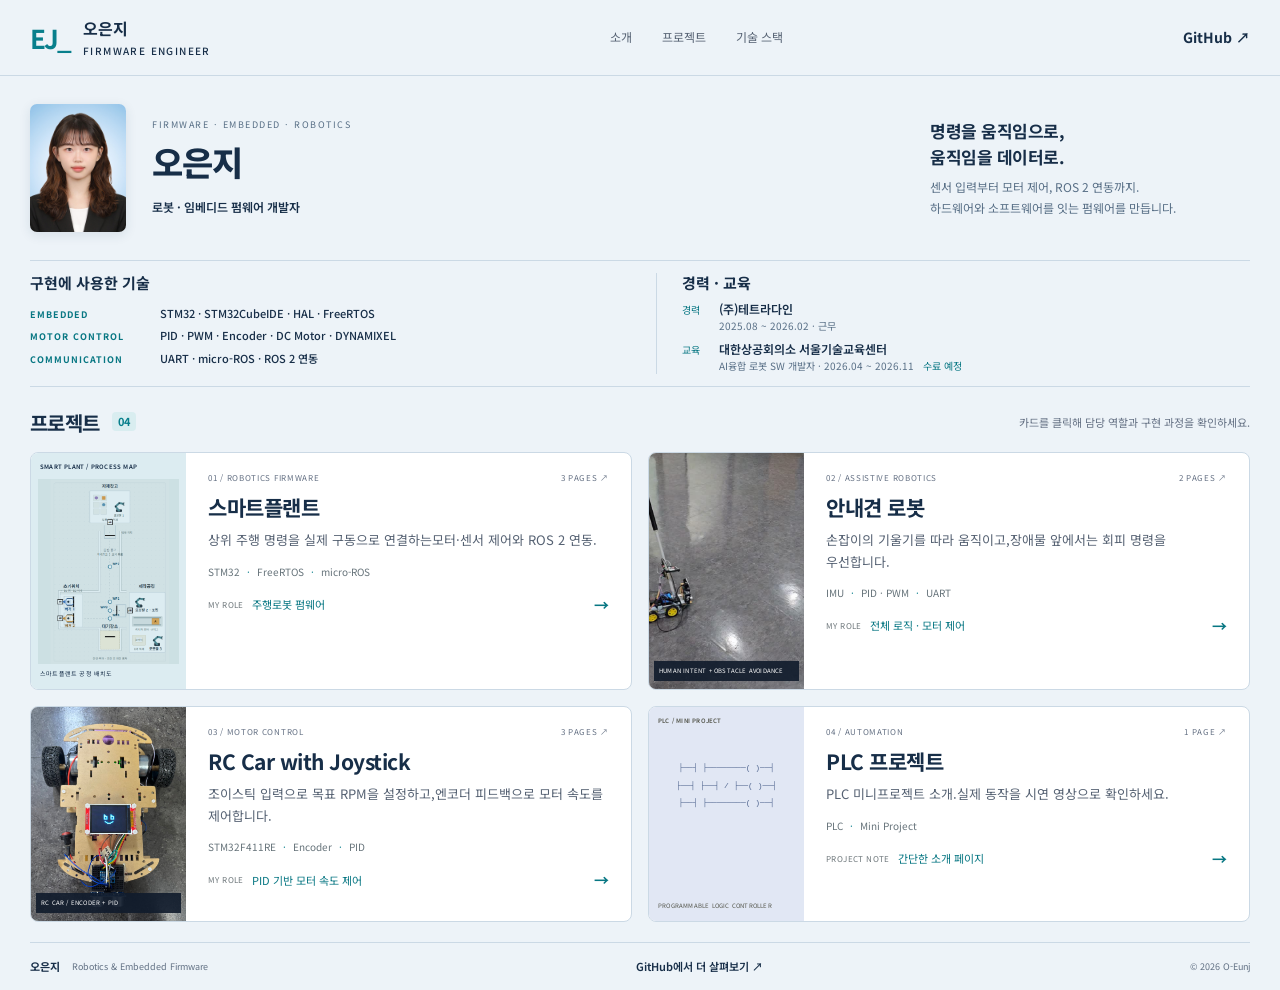
==== commit 1ab473f3: "Update portfolio projects, photos, PLC video and simulation link" ====
--- a/index.html
+++ b/index.html
@@ -1,127 +1,13 @@
-<!doctype html>
-<html lang="ko">
-<head>
-  <meta charset="utf-8"><meta name="viewport" content="width=device-width,initial-scale=1">
-  <meta name="description" content="오은지의 임베디드·로봇 펌웨어 포트폴리오. STM32, FreeRTOS, micro-ROS, 모터 제어와 하드웨어 통합 프로젝트.">
-  <meta name="theme-color" content="#111c2d">
-  <title>오은지 · Robotics Firmware Portfolio</title>
-  <link rel="icon" href="favicon.svg" type="image/svg+xml">
-  <link rel="stylesheet" href="style.css">
-  <script src="config.js" defer></script><script src="app.js" defer></script>
-</head>
-<body>
-<a class="skip" href="#main">본문으로 이동</a>
-<header class="topbar">
-  <a class="brand" href="#robot"><span class="brand-mark">EJ<span>_</span></span><span>오은지 <small>FIRMWARE ENGINEER</small></span></a>
-  <nav aria-label="프로젝트"><a href="#robot" aria-current="location">주행로봇</a><a href="#guide">안내견 로봇</a><a href="#rc">RC Car</a><a href="#plc">PLC</a></nav>
-  <a class="github" href="https://github.com/O-Eunj" target="_blank" rel="noopener noreferrer">GitHub <span aria-hidden="true">↗</span></a>
-</header>
-<main id="main">
-  <section class="sheet hero" id="robot" data-project="robot" aria-labelledby="robot-title">
-    <div class="eyebrow"><span>ROBOTICS / EMBEDDED SYSTEMS</span><span>FIRMWARE PORTFOLIO</span></div>
-    <div class="hero-grid">
-      <div class="hero-copy">
-        <p class="intro-name">안녕하세요, 펌웨어를 개발하는 <strong>오은지</strong>입니다.</p>
-        <h1 id="robot-title">명령을 움직임으로,<br>움직임을 데이터로<span>.</span></h1>
-        <p class="lead">모터 제어에서 ROS 2 연동까지.<br>하드웨어와 소프트웨어 사이의 주행 로직을 만듭니다.</p>
-        <div class="chips"><span>STM32F411RE</span><span>FreeRTOS</span><span>micro-ROS</span><span>Motor Control</span></div>
-        <div class="feature-title"><span class="index">03</span><div><p>FEATURED PROJECT</p><h2>STM32F411 기반<br>주행로봇 펌웨어</h2></div></div>
-        <p class="description">STM32F411 보드를 MCU로 사용하는 주행로봇 제어 시스템. XL430 바퀴 모터, MPU9250 IMU, 창고 적재용 리니어 모터와 ROS 2 연동 펌웨어를 담당합니다.</p>
-        <a class="button primary" href="#robot-hardware">하드웨어 구성 보기</a>
-      </div>
-      <div class="architecture" aria-label="Raspberry Pi와 STM32F411의 ROS 통신 및 모터·센서 제어 구조">
-        <div class="panel-heading"><span>SYSTEM ARCHITECTURE</span><span>01 / 03</span></div>
-        <div class="arch-node host"><small>HIGH-LEVEL CONTROL</small><strong>Raspberry Pi · ROS 2</strong><span>micro-ROS Agent</span></div>
-        <div class="bus"><span>↓ /cmd_vel</span><span>↑ /odom · /joint_states · /tf</span></div>
-        <div class="mcu"><div class="mcu-title"><small>MY RESPONSIBILITY</small><strong>STM32F411 + FreeRTOS</strong></div><div class="mcu-grid"><span>micro-ROS<br><b>명령 수신 · 상태 발행</b></span><span>Drive Control<br><b>차동 구동 · 명령 만료</b></span><span>Motor Driver<br><b>UART · Sync Read/Write</b></span><span>Odometry<br><b>엔코더 기반 위치 계산</b></span></div></div>
-        <div class="bus"><span>모터 구동 · 센서 연동</span><span>명령 / 피드백</span></div>
-        <div class="wheel-row hardware-row"><div class="arch-node"><small>WHEEL MOTOR</small><strong>XL430</strong><span>좌우 바퀴 제어</span></div><div class="arch-node"><small>IMU</small><strong>MPU9250</strong><span>센서 연동</span></div><div class="arch-node"><small>LIFT MOTOR</small><strong>리니어 모터</strong><span>창고 적재용 승강</span></div></div>
-        <div class="arch-note"><span>제어 보드</span><b>STM32F411RE</b></div>
-      </div>
-    </div>
-    <div class="hero-bottom"><span>SELECTED WORK / 4 PROJECTS</span><p>주행로봇 <span>/</span> 안내견 로봇 <span>/</span> RC Car <span>/</span> PLC</p><span>01 — 08</span></div>
-  </section>
-
-  <section class="sheet light hardware-sheet" id="robot-hardware" data-project="robot" aria-labelledby="hardware-title">
-    <div class="section-top"><span class="eyebrow">03 / MOBILE ROBOT FIRMWARE</span><span>02 / 03</span></div>
-    <div class="section-heading"><div><p class="kicker">직접 구성한 하드웨어</p><h2 id="hardware-title">전원부터 모터·센서까지 연결하다.</h2></div></div>
-    <div class="hardware-layout">
-      <figure class="hardware-figure">
-        <div class="panel-heading"><span>HARDWARE CONFIGURATION</span><span>02 / 03</span></div>
-        <a class="hardware-image-link" href="robot-hardware.png" target="_blank" rel="noopener noreferrer" aria-label="주행로봇 하드웨어 구성도 원본 확대 보기 (새 탭)">
-          <img src="robot-hardware.png" alt="직접 구성한 주행로봇 하드웨어 연결도. 배터리와 전원부, XL430 모터 두 대, Raspberry Pi, NUCLEO-F411RE 보드 및 MPU9250 IMU의 배선 구성." width="830" height="638">
-        </a>
-        <figcaption><div><strong>직접 구성한 주행로봇 하드웨어</strong><p>전원부 · STM32F411 · XL430 · Raspberry Pi · IMU</p></div><a href="robot-hardware.png" target="_blank" rel="noopener noreferrer">원본 확대 보기 ↗</a></figcaption>
-      </figure>
-      <div class="hardware-notes"><h3 class="label">하드웨어 구성</h3><div class="work-list">
-        <article><span>01</span><div><h3>전원부</h3><p>배터리와 전원 분배부, DC-DC 변환기를 연결해 각 장치의 전원을 구성했습니다.</p></div></article>
-        <article><span>02</span><div><h3>STM32F411 · Raspberry Pi</h3><p>F411 보드를 MCU로 사용하고, Raspberry Pi와 연결해 상위 주행 명령과 상태 데이터를 주고받습니다.</p></div></article>
-        <article><span>03</span><div><h3>XL430 · MPU9250</h3><p>좌우 XL430 바퀴 모터와 IMU를 연결해 구동부와 센서부를 구성했습니다.</p></div></article>
-      </div><a class="button hardware-next" href="#robot-detail">담당 업무 보기</a></div>
-    </div>
-    <footer class="sheet-footer"><span>주행로봇 하드웨어 구성 · 오은지</span><span>오은지 / FIRMWARE PORTFOLIO <b>02</b></span></footer>
-  </section>
-
-  <section class="sheet light" id="robot-detail" data-project="robot" aria-labelledby="robot-detail-title">
-    <div class="section-top"><span class="eyebrow">03 / MOBILE ROBOT FIRMWARE</span><span>03 / 03</span></div>
-    <div class="section-heading"><div><p class="kicker">하드웨어 구성 · 제어 · ROS 2 연동</p><h2 id="robot-detail-title">주행과 적재를 연결하는 펌웨어.</h2></div><a class="text-link" href="https://github.com/O-Eunj/waffle" target="_blank" rel="noopener noreferrer">펌웨어 코드 ↗</a></div>
-    <div class="two-col">
-      <div><h3 class="label">모터와 센서 제어</h3><div class="work-list">
-        <article><span>01</span><div><h3>XL430 바퀴 모터 제어</h3><p>UART 기반 DYNAMIXEL 통신으로 좌우 바퀴를 구동합니다. 주행 명령을 모터 속도로 변환하고, 엔코더 위치·속도 피드백을 수집합니다.</p></div></article>
-        <article><span>02</span><div><h3>MPU9250 IMU 연동</h3><p>주행로봇의 움직임을 감지하는 MPU9250 IMU를 담당합니다. 센서의 하드웨어 연결과 펌웨어 연동을 구성합니다.</p></div></article>
-        <article><span>03</span><div><h3>창고 적재용 리니어 모터 제어</h3><p>지게차 로봇이 창고에 물품을 적재할 때 사용하는 리니어 모터를 담당합니다. 적재를 위한 승강 동작과 모터 제어 로직을 구성합니다.</p></div></article>
-      </div></div>
-      <div class="firmware-work"><h3 class="label">시스템 구성과 통합</h3><div class="work-list">
-        <article><span>04</span><div><h3>STM32F411 하드웨어 구성</h3><p>STM32F411 보드를 주행로봇의 MCU로 사용합니다. Raspberry Pi, 바퀴 모터, IMU와 리니어 모터를 연결하는 하드웨어 구성을 담당합니다.</p></div></article>
-        <article><span>05</span><div><h3>FreeRTOS · micro-ROS</h3><p>FreeRTOS 기반으로 제어 코드를 구성하고, micro-ROS를 통해 Raspberry Pi의 ROS 2와 연결합니다. 주행 명령 수신과 상태 피드백을 펌웨어에 통합합니다.</p></div></article>
-        <article><span>06</span><div><h3>주행 로직과 상태 피드백</h3><p>차동 구동 명령 처리와 엔코더 기반 odometry를 구성합니다. ROS 토픽으로 바퀴 상태·위치를 전달하고, 명령 타임아웃과 속도 제한을 주행 로직에 반영합니다.</p></div></article>
-      </div></div>
-    </div>
-    <div class="learning"><span>MY CONTRIBUTION</span><p><strong>하드웨어 구성부터 모터·센서 제어, ROS 2 통신까지</strong> 주행로봇의 펌웨어를 담당합니다.</p></div>
-    <footer class="sheet-footer"><span>STM32F411RE · XL430 · MPU9250 · Linear Motor · FreeRTOS · micro-ROS</span><span>오은지 / FIRMWARE PORTFOLIO <b>03</b></span></footer>
-  </section>
-
-  <section class="sheet light" id="guide" data-project="guide" aria-labelledby="guide-title">
-    <div class="section-top"><span class="eyebrow">01 / GUIDE DOG ROBOT</span><span>01 / 02</span></div>
-    <div class="section-heading"><div><p class="kicker">PWM · PID · UART · 코드 통합</p><h2 id="guide-title">안내견 로봇</h2><p class="subtitle">사용자의 의도와 장애물 회피 명령을 하나의 주행 로직으로.</p></div><span class="project-number" aria-hidden="true">01</span></div>
-    <div class="two-col guide-layout"><figure class="project-photo"><img src="guide-photo.jpg" alt="손잡이가 달린 안내견 로봇의 실내 주행 시연 장면" loading="lazy" width="1280" height="720"><figcaption>팀 결과보고서의 시연 장면</figcaption></figure><div><h3 class="label">프로젝트와 나의 역할</h3><p class="body-large">손잡이의 기울기를 따라 움직이고, 상위 시스템의 장애물 회피 명령에 반응하는 주행 보조 로봇입니다.</p><div class="role-callout"><span>MY ROLE</span><h3>모터 제어 · 전체 코드 통합</h3><p>PWM 출력, PID 제어, UART 통신을 구현하고 개별 기능을 연결하는 전체 제어 로직을 구성했습니다.</p></div><div class="chips on-light"><span>STM32</span><span>L298N</span><span>PID</span><span>UART</span></div></div></div>
-    <div class="contribution-strip"><div><small>INPUT</small><strong>손잡이 기울기 · UART 명령</strong></div><div><small>CONTROL</small><strong>모드 전환 · PID · 차동 믹싱</strong></div><div><small>OUTPUT</small><strong>좌우 DC 모터 PWM</strong></div></div>
-    <footer class="sheet-footer"><span>팀 전체의 영상 인식·센서 기능과 나의 모터 제어 업무를 연결</span><span>오은지 / FIRMWARE PORTFOLIO <b>04</b></span></footer>
-  </section>
-
-  <section class="sheet light" id="guide-detail" data-project="guide" aria-labelledby="guide-detail-title">
-    <div class="section-top"><span class="eyebrow">01 / GUIDE DOG ROBOT</span><span>02 / 02</span></div>
-    <div class="section-heading"><div><p class="kicker">제어 로직과 통합</p><h2 id="guide-detail-title">두 가지 입력, 일관된 모터 제어.</h2></div></div>
-    <div class="two-col"><div class="control-diagram"><div class="mode-pair"><div><small>MANUAL</small><h3>손잡이 기울기</h3><p>목표 기울기와 현재 값의 오차</p></div><div><small>AUTO</small><h3>UART 수신</h3><p>F · S · L · R 주행 명령</p></div></div><div class="diagram-line">↓ 입력 판단 · 회피 명령 우선 적용 ↓</div><div class="diagram-core"><small>INTEGRATED CONTROL</small><h3>PID · 출력 제한 · 모터 믹싱</h3><p>전후진 성분과 회전 성분을 좌우 출력으로 변환</p></div><div class="diagram-line">↓ PWM + 방향 제어 ↓</div><div class="diagram-output">L298N <span>→</span> 좌우 DC 모터</div></div><div class="work-list compact"><article><span>01</span><div><h3>PID와 Anti-Windup</h3><p>기울기 오차를 제어 입력으로 사용합니다. 출력 포화 시 적분항의 과도한 누적을 막고 최종 출력을 −255~255로 제한합니다.</p></div></article><article><span>02</span><div><h3>UART 명령과 모드 로직</h3><p>Raspberry Pi의 Free·Stop·Left·Right 명령을 수신해 장애물 회피 동작을 우선 처리하도록 주행 흐름을 통합했습니다.</p></div></article><article><span>03</span><div><h3>차동 구동과 코드 통합</h3><p>전진·회전 성분을 혼합해 양쪽 모터를 독립 구동하고, 센서 입력과 주행 명령이 같은 제어 경로에서 동작하도록 연결했습니다.</p></div></article></div></div>
-    <div class="learning"><span>WHAT I LEARNED</span><p>개별 기능의 동작만큼 <strong>입력의 우선순위와 모드 전환 조건</strong>을 명확히 정의하는 것이 전체 시스템의 동작을 결정한다는 점을 배웠습니다.</p></div>
-    <footer class="sheet-footer"><span>근거: 안내견 로봇 결과보고서 · 모터 제어 및 PID 항목</span><span>오은지 / FIRMWARE PORTFOLIO <b>05</b></span></footer>
-  </section>
-
-  <section class="sheet light" id="rc" data-project="rc" aria-labelledby="rc-title">
-    <div class="section-top"><span class="eyebrow">02 / RC CAR WITH JOYSTICK</span><span>01 / 02</span></div>
-    <div class="section-heading"><div><p class="kicker">Encoder · RPM · PID · PWM</p><h2 id="rc-title">RC Car with Joystick</h2><p class="subtitle">조이스틱 입력을 목표 RPM으로, 실제 속도를 피드백으로.</p></div><span class="project-number" aria-hidden="true">02</span></div>
-    <div class="two-col"><div><h3 class="label">프로젝트와 나의 역할</h3><p class="body-large">UART로 전달받은 조이스틱 값을 이용해 좌우 모터의 속도를 제어하는 STM32 기반 RC Car입니다.</p><div class="role-callout"><span>MY ROLE</span><h3>엔코더 기반 모터 속도 제어</h3><p>엔코더에서 현재 RPM을 계산하고, 조이스틱 값을 목표 RPM으로 치환했습니다. 목표·현재 RPM의 오차를 PID로 연산해 PWM 출력을 결정했습니다.</p></div><div class="chips on-light"><span>STM32F411RE</span><span>Encoder</span><span>PID</span><span>PWM</span></div></div><div class="rpm-panel"><div class="panel-heading"><span>CLOSED-LOOP SPEED CONTROL</span><span>FEEDBACK</span></div><div class="rpm-equation"><small>CONTROL ERROR</small><p><span>목표 RPM</span><b>−</b><span>현재 RPM</span></p></div><div class="rpm-flow"><div>UART<small>조이스틱 수신값</small></div><span>↓</span><div>Target RPM<small>좌우 목표 속도 계산</small></div><span>↓</span><div class="highlight">PID → PWM<small>오차를 모터 출력으로 변환</small></div><span>↓</span><div>Motor + Encoder<small>측정 RPM을 PID에 피드백</small></div></div></div></div>
-    <footer class="sheet-footer"><a href="https://github.com/heeyeon5877-tech/Lcd_RC_Car_With_STM32" target="_blank" rel="noopener noreferrer">팀 프로젝트 GitHub ↗</a><span>오은지 / FIRMWARE PORTFOLIO <b>06</b></span></footer>
-  </section>
-
-  <section class="sheet light" id="rc-detail" data-project="rc" aria-labelledby="rc-detail-title">
-    <div class="section-top"><span class="eyebrow">02 / RC CAR WITH JOYSTICK</span><span>02 / 02</span></div>
-    <div class="section-heading"><div><p class="kicker">폐루프 속도 제어</p><h2 id="rc-detail-title">출력값이 아닌, 실제 회전속도를 기준으로.</h2></div></div>
-    <div class="three-col"><article class="step-card"><span>01 / MEASURE</span><h3>현재 RPM 계산</h3><p>일정 시간 동안의 엔코더 카운트 변화량을 읽어 바퀴의 회전속도를 계산합니다.</p><div class="formula">RPM = <span>Δcount × 60</span><span class="denominator">counts/rev × Δt</span></div><small>Δt: 측정 간격 [s]</small></article><article class="step-card"><span>02 / COMPARE</span><h3>목표와 실제 값 비교</h3><p>수신한 조이스틱 값을 좌우 목표 RPM으로 변환하고, 각각의 현재 RPM과 비교해 오차를 구합니다.</p><div class="mini-code">error_L = target_L − rpm_L<br>error_R = target_R − rpm_R</div></article><article class="step-card"><span>03 / CONTROL</span><h3>PID 출력 적용</h3><p>각 바퀴의 오차를 PID 제어기에 전달합니다. 계산한 출력으로 PWM과 방향을 제어하고 다시 속도를 측정합니다.</p><div class="mini-code">목표 → 오차 → PID → PWM<br>↑&nbsp;&nbsp;&nbsp;&nbsp;&nbsp;&nbsp;&nbsp; 엔코더 피드백 &nbsp;&nbsp;&nbsp;&nbsp;↵</div></article></div>
-    <div class="comparison"><h3>두 모터 제어 프로젝트의 차이</h3><div class="table-wrap"><table><thead><tr><th scope="col">프로젝트</th><th scope="col">피드백 기준</th><th scope="col">나의 핵심 구현</th></tr></thead><tbody><tr><th scope="row">안내견 로봇</th><td>손잡이 기울기</td><td>PID·PWM + 모드 판단·UART·코드 통합</td></tr><tr><th scope="row">RC Car</th><td>엔코더로 측정한 RPM</td><td>목표 RPM 변환 + 좌우 모터 속도 제어</td></tr></tbody></table></div></div>
-    <div class="learning"><span>ENGINEERING FOCUS</span><p><strong>센서값을 제어에 필요한 물리량으로 변환</strong>하고, 목표값과 측정값을 같은 단위에서 비교하는 폐루프 제어를 구현했습니다.</p></div>
-    <footer class="sheet-footer"><span>팀 범위: 조종기 통신 · LCD · 센서 / 담당 범위: PID 기반 모터 속도 제어</span><span>오은지 / FIRMWARE PORTFOLIO <b>07</b></span></footer>
-  </section>
-
-  <section class="sheet plc" id="plc" data-project="plc" aria-labelledby="plc-title">
-    <div class="section-top"><span class="eyebrow">04 / PLC MINI PROJECT</span><span>01 / 01</span></div>
-    <div class="section-heading"><div><p class="kicker">MINI PROJECT · VIDEO SHOWCASE</p><h2 id="plc-title">PLC 프로젝트</h2><p class="subtitle">동작을 영상으로 소개합니다.</p></div><span class="project-number" aria-hidden="true">04</span></div>
-    <div id="plc-media" class="video-area"><div id="video-placeholder"><span class="play-symbol" aria-hidden="true">▷</span><h3>시연 영상 준비 중</h3><p>PLC 미니프로젝트의 동작 영상이 추가될 예정입니다.</p></div></div>
-    <p id="plc-caption" class="video-caption" hidden></p>
-    <div class="closing"><div><span>오은지</span><p>Embedded Systems & Robotics Firmware</p></div><a class="button" href="https://github.com/O-Eunj" target="_blank" rel="noopener noreferrer">GitHub에서 코드 보기 ↗</a></div>
-    <footer class="sheet-footer"><span>© 2026 오은지 · O-Eunj</span><span>FIRMWARE PORTFOLIO <b>08</b></span></footer>
-  </section>
-</main>
-<aside class="page-controls" aria-label="포트폴리오 탐색"><button id="prev-page" type="button" aria-label="이전 장">↑</button><span id="page-count" aria-live="polite">01 / 08</span><button id="next-page" type="button" aria-label="다음 장">↓</button><span class="control-divider"></span><button id="print" type="button">인쇄 / PDF</button></aside>
-</body>
-</html>
+<!doctype html><html lang="ko"><head><meta charset="utf-8"><meta name="viewport" content="width=device-width,initial-scale=1"><title>Portfolio · 오은지</title><meta name="description" content="오은지의 로봇·임베디드 펌웨어 포트폴리오. 모터 제어, PID, STM32와 ROS 2 연동 프로젝트."><meta name="theme-color" content="#111c2d"><link rel="icon" href="favicon.svg"><link rel="stylesheet" href="style.css"><link rel="stylesheet" href="portfolio.css"><link rel="stylesheet" href="home.css"></head><body class="home"><a class="skip" href="#main">본문으로 이동</a><header class="topbar"><a class="brand" href="index.html"><span class="brand-mark">EJ<span>_</span></span><span>오은지<small>FIRMWARE ENGINEER</small></span></a><nav aria-label="주 메뉴"><a href="index.html#about">소개</a><a href="index.html#projects">프로젝트</a><a href="index.html#skills">기술 스택</a></nav><a class="github" href="https://github.com/O-Eunj" target="_blank" rel="noopener noreferrer">GitHub ↗</a></header><main id="main">
+<section class="profile-intro" id="about" aria-labelledby="intro-title">
+<img class="profile-photo" src="profile.jpg" alt="오은지 프로필 사진" width="480" height="640">
+<div class="profile-name"><p>FIRMWARE · EMBEDDED · ROBOTICS</p><h1 id="intro-title">오은지</h1><strong>로봇 · 임베디드 펌웨어 개발자</strong></div>
+<div class="profile-summary"><h2>명령을 움직임으로,<br>움직임을 데이터로.</h2><p>센서 입력부터 모터 제어, ROS 2 연동까지.<br>하드웨어와 소프트웨어를 잇는 펌웨어를 만듭니다.</p></div>
+</section>
+<div class="overview-history"><section class="skills-section" id="skills" aria-labelledby="skills-title"><div class="skills-heading"><p class="eyebrow">TECH STACK</p><h2 id="skills-title">구현에 사용한 기술</h2></div><div class="skill-group"><h3>EMBEDDED</h3><p>STM32 · STM32CubeIDE · HAL · FreeRTOS</p></div><div class="skill-group"><h3>MOTOR CONTROL</h3><p>PID · PWM · Encoder · DC Motor · DYNAMIXEL</p></div><div class="skill-group"><h3>COMMUNICATION</h3><p>UART · micro-ROS · ROS 2 연동</p></div></section><section class="experience-section" aria-labelledby="experience-title"><h2 id="experience-title">경력 · 교육</h2><div class="history-item"><span class="history-kind">경력</span><div><strong>(주)테트라다인</strong><p>2025.08 ~ 2026.02 · 근무</p></div></div><div class="history-item"><span class="history-kind">교육</span><div><strong>대한상공회의소 서울기술교육센터</strong><p>AI융합 로봇 SW 개발자 · 2026.04 ~ 2026.11 <span class="completion">수료 예정</span></p></div></div></section></div>
+<section class="projects-section" id="projects" aria-labelledby="projects-title"><div class="projects-heading"><div><p class="eyebrow">SELECTED WORK</p><h2 id="projects-title">프로젝트<span>04</span></h2></div><p>카드를 클릭해 담당 역할과 구현 과정을 확인하세요.</p></div><div class="project-grid">
+<a class="project-card" href="robot.html"><div class="card-art robot-art"><span class="art-label">SMART PLANT / PROCESS MAP</span><img src="smart-plant.png" alt="스마트플랜트 공정 배치도" width="434" height="569"><span class="art-caption">스마트플랜트 공정 배치도</span></div><div class="card-body"><div class="card-meta"><span>01 / ROBOTICS FIRMWARE</span><span>3 PAGES ↗</span></div><h3>스마트플랜트</h3><p>상위 주행 명령을 실제 구동으로 연결하는<br>모터·센서 제어와 ROS 2 연동.</p><div class="card-tags"><span>STM32</span><span>FreeRTOS</span><span>micro-ROS</span></div><div class="card-role"><span>MY ROLE</span> 주행로봇 펌웨어 <b>→</b></div></div></a>
+<a class="project-card" href="guide.html"><div class="card-art guide-art"><img src="guide-photo.jpg" alt="손잡이로 조작하는 안내견 로봇 시연" width="1280" height="720"><span class="photo-badge">HUMAN INTENT + OBSTACLE AVOIDANCE</span></div><div class="card-body"><div class="card-meta"><span>02 / ASSISTIVE ROBOTICS</span><span>2 PAGES ↗</span></div><h3>안내견 로봇</h3><p>손잡이의 기울기를 따라 움직이고,<br>장애물 앞에서는 회피 명령을 우선합니다.</p><div class="card-tags"><span>IMU</span><span>PID · PWM</span><span>UART</span></div><div class="card-role"><span>MY ROLE</span> 전체 로직 · 모터 제어 <b>→</b></div></div></a>
+<a class="project-card" href="rc.html"><div class="card-art guide-art"><img src="rc-car.png" alt="직접 제작한 RC Car의 실제 모습" width="1200" height="1600"><span class="photo-badge">RC CAR / ENCODER + PID</span></div><div class="card-body"><div class="card-meta"><span>03 / MOTOR CONTROL</span><span>3 PAGES ↗</span></div><h3>RC Car with Joystick</h3><p>조이스틱 입력으로 목표 RPM을 설정하고,<br>엔코더 피드백으로 모터 속도를 제어합니다.</p><div class="card-tags"><span>STM32F411RE</span><span>Encoder</span><span>PID</span></div><div class="card-role"><span>MY ROLE</span> PID 기반 모터 속도 제어 <b>→</b></div></div></a>
+<a class="project-card" href="plc.html"><div class="card-art plc-art"><span class="art-label">PLC / MINI PROJECT</span><div class="ladder" aria-hidden="true"><div>├──┤ ├────────( )──┤</div><div>├──┤ ├──┤ / ├──( )──┤</div><div>├──┤ ├────────( )──┤</div></div><span class="art-caption">PROGRAMMABLE LOGIC CONTROLLER</span></div><div class="card-body"><div class="card-meta"><span>04 / AUTOMATION</span><span>1 PAGE ↗</span></div><h3>PLC 프로젝트</h3><p>PLC 미니프로젝트 소개.<br>실제 동작을 시연 영상으로 확인하세요.</p><div class="card-tags"><span>PLC</span><span>Mini Project</span></div><div class="card-role"><span>PROJECT NOTE</span> 간단한 소개 페이지 <b>→</b></div></div></a>
+</div></section><footer class="home-footer"><div><strong>오은지</strong><p>Robotics & Embedded Firmware</p></div><a href="https://github.com/O-Eunj" target="_blank" rel="noopener noreferrer">GitHub에서 더 살펴보기 ↗</a><span>© 2026 O-Eunj</span></footer></main></body></html>
--- a/style.css
+++ b/style.css
@@ -1,17 +1,17 @@
-@import url('https://fonts.googleapis.com/css2?family=Noto+Sans+KR:wght@400;500;600;700;800;900&display=swap');
-:root{--ink:#111c2d;--muted:#566273;--lime:#d4f86a;--line:#dce1e7;--paper:#fff;--blue:#365cdb;--font:'Noto Sans KR',system-ui,sans-serif;color-scheme:light;font-family:var(--font);color:var(--ink);background:#e9edf1;font-synthesis:none}
-*{box-sizing:border-box}html{scroll-behavior:smooth;scroll-padding-top:96px}body{margin:0;font-size:16px;line-height:1.7}a{color:inherit;text-decoration:none}button{font:inherit;cursor:pointer}button,a{-webkit-tap-highlight-color:transparent}a:focus-visible,button:focus-visible{outline:3px solid #4771ef;outline-offset:5px}h1,h2,h3,p,figure{margin:0}h1,h2,h3{word-break:keep-all;line-height:1.35}p{word-break:keep-all;overflow-wrap:anywhere}small{font-size:12px}a:hover{text-decoration:underline;text-underline-offset:5px}.skip{position:fixed;top:-80px;left:20px;background:var(--lime);padding:12px;z-index:100}.skip:focus{top:8px}.topbar{height:78px;display:flex;align-items:center;justify-content:space-between;padding:0 max(5vw,24px);background:#fff;border-bottom:1px solid var(--line);position:sticky;top:0;z-index:20;gap:20px}.brand{display:flex;align-items:center;gap:13px;font-weight:700;line-height:1.3}.brand-mark{font-size:26px;letter-spacing:-2px}.brand-mark span{color:#5a7b0d}.brand small{display:block;font-size:10px;letter-spacing:1.4px;margin-top:5px;font-weight:500}.topbar nav{display:flex;gap:30px;height:100%;align-items:center}.topbar nav a{font-size:14px;color:var(--muted);height:100%;display:flex;align-items:center;border-bottom:3px solid transparent;padding-top:3px}.topbar nav a[aria-current]{color:var(--ink);border-color:var(--ink);font-weight:700}.github{font-size:14px;font-weight:700}.github span{margin-left:6px}main{max-width:1440px;margin:0 auto;padding:30px 30px 110px}.sheet{position:relative;padding:52px 60px 28px;margin-bottom:28px;scroll-margin-top:96px;min-height:770px;display:flex;flex-direction:column;overflow:hidden}.hero,.plc{background:var(--ink);color:white}.light{background:var(--paper)}.eyebrow{font-size:12px;font-weight:700;letter-spacing:1.6px;display:flex;align-items:center;justify-content:space-between}.hero>.eyebrow{color:#bbc8d8}.status{font-size:12px;letter-spacing:0;border:1px solid #728447;color:var(--lime);padding:4px 12px;border-radius:20px}.status:before{content:'';display:inline-block;width:5px;height:5px;border-radius:50%;background:var(--lime);margin-right:8px}.hero-grid{display:grid;grid-template-columns:1.15fr 1fr;gap:56px;padding:40px 0}.intro-name{font-size:14px;color:#bfcbda;margin-bottom:20px}.intro-name strong{color:#fff}h1{font-size:clamp(32px,3.2vw,47px);font-weight:800;line-height:1.4;letter-spacing:-1.8px}h1>span{color:var(--lime)}.lead{font-size:16px;color:#bfcbda;margin-top:20px;line-height:1.9}.chips{display:flex;flex-wrap:wrap;gap:7px;margin-top:24px}.chips span{font-size:12px;padding:5px 11px;border:1px solid #445266;border-radius:3px;color:#d6dfe8}.feature-title{display:flex;gap:20px;border-top:1px solid #354154;padding-top:25px;margin-top:32px}.index{font-size:42px;line-height:1.15;color:var(--lime);font-weight:500;letter-spacing:-2px}.feature-title p{font-size:10px;letter-spacing:2px;color:var(--lime);margin-bottom:7px}.feature-title h2{font-size:24px;letter-spacing:-.8px}.description{font-size:14px;color:#bfcbda;margin-top:17px;max-width:480px}.button{display:inline-flex;padding:11px 20px;align-items:center;border:1px solid #546177;border-radius:4px;font-size:14px;font-weight:600;justify-content:center}.primary{background:var(--lime);color:var(--ink);border-color:var(--lime);margin-top:23px}.button:hover{text-decoration:none;filter:brightness(.92)}.architecture{align-self:center;background:#18263b;border:1px solid #3c4a5e;border-radius:8px;padding:24px;background-image:radial-gradient(#35445a 1px,transparent 1px);background-size:16px 16px}.panel-heading{display:flex;justify-content:space-between;font-size:10px;letter-spacing:1px;color:#b7c4d5;margin-bottom:25px}.arch-node{background:#21324b;border:1px solid #586980;padding:15px 12px;text-align:center;border-radius:4px}.arch-node small{display:block;color:#b7c4d5;letter-spacing:1px;font-size:10px}.arch-node strong{display:block;font-size:20px;margin:3px 0}.arch-node>span{font-size:12px;color:#d0daea}.host{margin:0 20px}.bus{display:flex;justify-content:space-between;font-size:10px;color:#bfcbda;padding:17px 6px;gap:8px}.mcu{border:1px solid var(--lime);border-radius:5px;overflow:hidden;background:#1a293a}.mcu-title{padding:15px 17px;border-bottom:1px solid #71854a}.mcu-title small{display:block;color:var(--lime);font-size:10px;letter-spacing:1.5px}.mcu-title strong{font-size:22px}.mcu-grid{display:grid;grid-template-columns:1fr 1fr;gap:1px;background:#3b4b44}.mcu-grid>span{font-size:12px;background:#20302f;padding:15px 12px}.mcu-grid b{font-size:10px;font-weight:400;color:#bdcbbd}.wheel-row{display:grid;grid-template-columns:1fr 1fr;gap:14px}.arch-note{display:flex;justify-content:space-between;font-size:11px;margin-top:23px;color:#b7c4d5;gap:10px}.arch-note b{color:#edf3f9;font-weight:500}.hero-bottom{display:flex;justify-content:space-between;gap:15px;border-top:1px solid #354154;padding-top:20px;font-size:10px;color:#bbc8d8;margin-top:auto;letter-spacing:1px}.hero-bottom p{font-size:11px;letter-spacing:0}.hero-bottom p span{margin:0 9px;color:#586a81}.section-top{display:flex;justify-content:space-between;gap:12px;border-bottom:1px solid var(--line);padding-bottom:16px;color:var(--muted);font-size:12px}.section-heading{display:flex;align-items:center;justify-content:space-between;gap:25px;margin:30px 0}.kicker{font-size:12px;color:var(--blue);font-weight:600;margin-bottom:9px}.section-heading h2{font-size:32px;letter-spacing:-1.3px}.subtitle{font-size:16px;color:var(--muted);margin-top:12px}.text-link{font-size:13px;font-weight:600;white-space:nowrap}.two-col{display:grid;grid-template-columns:1fr 1fr;gap:50px}.label{font-size:13px;color:var(--muted);letter-spacing:.2px;font-weight:600;margin-bottom:18px}.work-list article{display:flex;gap:17px;padding:17px 0;border-top:1px solid var(--line)}.work-list article>span{font-size:12px;color:var(--blue);font-weight:700;padding-top:4px}.work-list h3{font-size:17px;margin-bottom:7px}.work-list p{font-size:14px;color:var(--muted);line-height:1.8}.validation{padding:25px 28px;background:#f3f5f8;border:1px solid #e2e7ed;border-radius:5px}.timeline article{display:flex;gap:18px;margin:22px 0}.timeline time{font-size:13px;font-weight:700;color:var(--blue);min-width:42px;padding-top:2px}.timeline h3,.next-work h3{font-size:16px;margin-bottom:8px}.timeline p,.next-work p{font-size:13px;color:var(--muted)}.timeline small{display:block;font-size:10px;color:#6b7380;margin-top:8px}.next-work{border-top:1px solid #ccd5de;padding-top:17px}.pill{font-size:10px;background:#dde9c2;color:#385300;border-radius:3px;padding:3px 8px;display:inline-block;margin-bottom:9px}.technical-note{font-size:11px;color:#627082;border-top:1px solid #ccd5de;margin-top:18px;padding-top:15px}.sheet-footer{margin-top:auto;padding-top:27px;display:flex;justify-content:space-between;align-items:center;gap:20px;color:var(--muted);font-size:10px}.sheet-footer>span:last-child{white-space:nowrap;font-size:9px;letter-spacing:1px}.sheet-footer b{margin-left:18px;font-size:14px;color:var(--ink)}.project-number{font-size:76px;line-height:1;color:#e1e6ec;font-weight:700;letter-spacing:-5px}.guide-layout{align-items:center}.project-photo{background:#f3f5f8;border:1px solid var(--line);padding:12px;border-radius:5px}.project-photo img{display:block;width:100%;height:auto;aspect-ratio:1.35;object-fit:cover}.project-photo figcaption{font-size:11px;color:var(--muted);margin-top:8px}.body-large{font-size:19px;line-height:1.8;letter-spacing:-.3px}.role-callout{margin-top:26px;border-left:3px solid var(--blue);padding-left:20px}.role-callout>span{font-size:10px;color:var(--blue);letter-spacing:1.5px;font-weight:700}.role-callout h3{font-size:21px;margin:8px 0 12px}.role-callout p{font-size:15px;color:var(--muted)}.on-light span{color:var(--muted);border-color:#cbd3de}.contribution-strip{display:grid;grid-template-columns:1fr 1fr 1fr;gap:20px;padding:23px 0;border-top:1px solid var(--line);margin-top:38px}.contribution-strip small{font-size:10px;letter-spacing:1.5px;display:block;color:var(--blue);margin-bottom:8px}.contribution-strip strong{font-size:14px;font-weight:600}.control-diagram{background:#f3f5f8;padding:27px;border:1px solid var(--line);border-radius:5px;align-self:start}.mode-pair{display:grid;grid-template-columns:1fr 1fr;gap:14px}.mode-pair>div{background:#fff;border:1px solid #cad3df;padding:17px 14px;border-radius:4px}.mode-pair small,.diagram-core small{font-size:10px;letter-spacing:1px;color:var(--blue)}.mode-pair h3{font-size:17px;margin:6px 0}.mode-pair p{font-size:12px;color:var(--muted)}.diagram-line{text-align:center;font-size:12px;color:var(--muted);padding:19px 0}.diagram-core{background:var(--ink);padding:25px 20px;text-align:center;border-radius:4px;color:white}.diagram-core small{color:var(--lime)}.diagram-core h3{font-size:19px;margin:8px 0}.diagram-core p{font-size:12px;color:#bac7da}.diagram-output{background:#e2ebfa;border:1px solid #a8b9d9;padding:16px;text-align:center;font-size:16px;font-weight:600;border-radius:3px}.diagram-output span{margin:0 16px;color:var(--blue)}.compact article:first-child{padding-top:0;border-top:0}.compact article{padding:22px 0}.learning{display:flex;align-items:center;gap:30px;background:#f0f3e9;border-left:3px solid #92aa51;padding:21px 25px;margin-top:28px}.learning>span{font-size:10px;letter-spacing:1px;min-width:135px;color:#54692a;font-weight:700}.learning p{font-size:15px;line-height:1.8}.rpm-panel{background:var(--ink);color:#fff;padding:27px;border-radius:6px}.rpm-equation{border-bottom:1px solid #42506a;padding-bottom:18px;text-align:center}.rpm-equation small{font-size:10px;letter-spacing:1px;color:var(--lime)}.rpm-equation p{display:flex;justify-content:center;gap:25px;margin-top:10px;font-size:21px}.rpm-equation b{color:var(--lime)}.rpm-flow{display:flex;flex-direction:column;align-items:center;padding-top:18px;gap:4px}.rpm-flow>div{text-align:center;width:85%;background:#24334a;border:1px solid #4c607d;padding:8px 15px;border-radius:3px;font-size:15px}.rpm-flow>span{color:#8495ab;font-size:14px;line-height:1.3}.rpm-flow small{display:block;color:#bdcadb;font-size:11px}.rpm-flow .highlight{border-color:var(--lime);color:var(--lime);background:#27362f}.three-col{display:grid;grid-template-columns:repeat(3,1fr);gap:18px}.step-card{border:1px solid var(--line);padding:24px;background:#f8f9fb;border-radius:4px}.step-card>span{font-size:10px;color:var(--blue);letter-spacing:1px;font-weight:700}.step-card h3{font-size:21px;margin:20px 0 14px}.step-card p{font-size:14px;color:var(--muted)}.formula{font-size:14px;text-align:center;margin-top:25px;font-family:monospace}.formula>span{display:block}.formula .denominator{border-top:1px solid #758498;padding-top:4px}.step-card>small{font-size:10px;color:var(--muted);display:block;text-align:center;margin-top:7px}.mini-code{font-size:12px;line-height:2.2;background:#eaf0f7;padding:13px 10px;margin-top:25px;color:#244777;font-family:monospace}.comparison{margin-top:28px}.comparison h3{font-size:16px;margin-bottom:15px}.table-wrap{overflow-x:auto}table{width:100%;border-collapse:collapse;font-size:13px;text-align:left}th,td{padding:12px 16px;border-bottom:1px solid var(--line);word-break:keep-all}thead{background:#f2f4f7;color:var(--muted)}tbody th{font-weight:600;white-space:nowrap}.plc .section-top{border-color:#3a485c;color:#bcc9da}.plc .kicker{color:var(--lime)}.plc .subtitle{color:#bfcadb}.plc .project-number{color:#344359}.video-area{width:100%;min-height:300px;aspect-ratio:2.8;background:#19273a;border:1px solid #405069;display:grid;place-items:center;border-radius:6px;overflow:hidden}.video-area video{display:block;width:100%;max-height:460px;object-fit:contain}.video-area iframe{width:100%;height:100%;min-height:330px;border:0}#video-placeholder{text-align:center;padding:28px}.play-symbol{display:grid;place-items:center;margin:0 auto 20px;border:1px solid #718453;color:var(--lime);width:60px;height:60px;border-radius:50%;font-size:30px;line-height:1}#video-placeholder h3{font-size:19px}#video-placeholder p{font-size:13px;color:#b9c7d8;margin-top:9px}.video-caption{font-size:13px;color:#c3cede;margin-top:10px}.closing{display:flex;justify-content:space-between;align-items:center;gap:25px;margin:35px 0}.closing>div>span{font-size:23px;font-weight:600}.closing p{font-size:12px;color:#b7c4d6;margin-top:4px}.plc .sheet-footer{border-top:1px solid #3a485c;color:#b7c4d6}.plc .sheet-footer b{color:var(--lime)}.page-controls{position:fixed;bottom:18px;left:50%;transform:translateX(-50%);display:flex;align-items:center;gap:4px;border:1px solid #526070;background:#132033f2;color:#fff;box-shadow:0 5px 25px #111c2d33;border-radius:7px;z-index:30;padding:5px 8px;white-space:nowrap}.page-controls button{background:none;border:0;color:white;font-size:12px;padding:7px 12px;border-radius:3px}.page-controls button:hover{background:#34445b}.page-controls button:disabled{color:#718096;cursor:default}.page-controls>span{font-size:11px;letter-spacing:1px;padding:0 10px}.page-controls .control-divider{height:18px;border-left:1px solid #5c6674;padding:0;margin:0 6px}
-@media(min-width:1600px){.sheet{padding:60px 70px 30px;min-height:820px}.hero-grid{padding-top:45px;padding-bottom:45px}}
-@media(max-width:1100px){main{padding:20px 20px 90px}.sheet{padding:35px 35px 24px}.hero-grid{gap:30px}.two-col{gap:30px}.architecture{padding:18px}.section-heading h2{font-size:28px}.three-col{gap:12px}.step-card{padding:18px}.hero-bottom>span:first-child{display:none}}
-@media(max-width:760px){html{scroll-padding-top:120px}.topbar{height:auto;min-height:105px;padding:14px 20px 0;flex-wrap:wrap;gap:5px 16px}.brand small{font-size:9px}.topbar nav{order:3;flex-basis:100%;justify-content:space-between;gap:14px;height:40px}.topbar nav a{font-size:12px}.github{font-size:13px}main{padding:14px 12px 85px}.sheet{padding:25px 22px 23px;min-height:0;margin-bottom:14px;scroll-margin-top:120px}.eyebrow{font-size:9px;letter-spacing:1px}.status{font-size:10px;padding:3px 9px}.hero-grid{grid-template-columns:1fr;gap:35px;padding:30px 0}.intro-name{font-size:12px}h1{font-size:34px;letter-spacing:-1.4px}.lead{font-size:14px}.feature-title h2{font-size:23px}.description{font-size:14px}.architecture{max-width:500px;width:100%;justify-self:center;padding:23px}.mcu-grid>span{font-size:13px}.mcu-grid b{font-size:11px}.bus{font-size:10px}.hero-bottom{font-size:9px}.hero-bottom p{font-size:9px}.hero-bottom p span{margin:0 4px}.two-col{grid-template-columns:1fr;gap:30px}.section-heading{margin:25px 0}.section-heading h2{font-size:26px;letter-spacing:-1px}.section-heading .text-link{font-size:11px}.section-top>span:last-child{font-size:10px}.subtitle{font-size:14px}.project-number{font-size:51px;letter-spacing:-3px}.work-list p{font-size:14px}.work-list h3{font-size:17px}.validation{padding:23px}.timeline p,.next-work p{font-size:14px}.technical-note{font-size:12px}.sheet-footer{flex-direction:column;align-items:flex-start;gap:10px;padding-top:27px;font-size:10px}.sheet-footer>span:last-child{align-self:flex-end}.body-large{font-size:18px}.guide-layout{gap:26px}.project-photo img{aspect-ratio:1.6}.contribution-strip{grid-template-columns:1fr;gap:17px;margin-top:26px}.contribution-strip>div{display:flex;align-items:center;gap:20px}.contribution-strip small{width:60px;margin:0}.contribution-strip strong{font-size:13px}.control-diagram{padding:19px}.mode-pair{gap:10px}.mode-pair>div{padding:15px 10px}.mode-pair h3{font-size:16px}.mode-pair p{font-size:12px}.learning{display:block;padding:20px;margin-top:25px}.learning p{font-size:14px;margin-top:10px}.three-col{grid-template-columns:1fr;gap:15px}.step-card{padding:23px}.step-card h3{margin:12px 0;font-size:21px}.step-card p{font-size:15px}.formula{max-width:240px;margin:20px auto 0}.mini-code{font-size:14px}.comparison{margin-top:27px}th,td{padding:10px 8px;font-size:12px}.video-area{aspect-ratio:1.6;min-height:210px}.video-area iframe{min-height:210px}.closing{flex-direction:column;align-items:flex-start;margin:30px 0}.closing .button{font-size:13px}.plc .sheet-footer{padding-top:20px}.page-controls{bottom:10px}.page-controls button{padding:8px 11px}}
-.sheet{scroll-margin-top:16px}
-.hardware-layout{display:grid;grid-template-columns:minmax(0,1.65fr) minmax(0,1fr);gap:32px;align-items:center}.hardware-sheet .hardware-figure{background:#f3f5f8;border-color:var(--line);padding:14px}.hardware-sheet .panel-heading{color:var(--muted)}.hardware-sheet .hardware-figure figcaption p{color:var(--muted)}.hardware-sheet .hardware-figure figcaption>a{color:var(--blue)}.hardware-next{margin-top:20px;border-color:var(--line)}
-@media(max-width:760px){.hardware-layout{grid-template-columns:1fr}.hardware-sheet .section-heading h2{font-size:25px}}
-@media print{.hardware-layout{grid-template-columns:1.65fr 1fr;gap:25px}.hardware-sheet .hardware-figure{max-width:100%}.hardware-sheet .hardware-image-link img{max-height:118mm;object-fit:contain}.hardware-sheet .section-heading{margin:15px 0}.hardware-sheet .hardware-figure figcaption{padding-top:8px}}
-.hero-grid{grid-template-columns:1fr 1.2fr;gap:36px}.hardware-figure{align-self:center;min-width:0;border:1px solid #3c4a5e;border-radius:6px;background:#18263b;padding:18px}.hardware-figure .panel-heading{margin-bottom:16px}.hardware-image-link{display:block;background:white;border-radius:3px;overflow:hidden;cursor:zoom-in}.hardware-image-link img{display:block;width:100%;height:auto}.hardware-figure figcaption{padding-top:16px;display:flex;flex-wrap:wrap;gap:12px;align-items:center;justify-content:space-between}.hardware-figure figcaption strong{font-size:14px;font-weight:500}.hardware-figure figcaption p{font-size:11px;color:#bfcbda;margin-top:5px}.hardware-figure figcaption>a{font-size:12px;color:var(--lime)}
-@media(max-width:760px){.hero-grid{grid-template-columns:1fr}.hardware-figure{padding:12px}.hardware-figure figcaption strong{font-size:14px}}
-.hardware-row{grid-template-columns:repeat(3,minmax(0,1fr));gap:8px}.hardware-row .arch-node{padding:13px 5px}.hardware-row .arch-node strong{font-size:15px}.hardware-row .arch-node small{font-size:9px;letter-spacing:.4px}.hardware-row .arch-node>span{font-size:10px}.firmware-work{padding:24px;background:#f3f5f8;border:1px solid var(--line);border-radius:5px}.firmware-work .work-list article:first-child{border-top:0;padding-top:0}
-@media(max-width:380px){.hardware-row{grid-template-columns:1fr}.hardware-row .arch-node strong{font-size:17px}}
-@media(max-width:760px){#robot-detail .section-heading{flex-direction:column;align-items:flex-start;gap:14px}}
-@media(prefers-reduced-motion:reduce){html{scroll-behavior:auto}}
-@media print{@page{size:A4 landscape;margin:0}*{-webkit-print-color-adjust:exact;print-color-adjust:exact}html{scroll-behavior:auto}body{background:white}.topbar,.page-controls,.skip{display:none!important}main{padding:0;max-width:none;margin:0}.sheet{width:297mm;height:210mm;min-height:0;padding:12mm 15mm 8mm;margin:0;break-after:page;page-break-after:always;overflow:hidden}.sheet:last-child{break-after:auto;page-break-after:auto}.hero-grid{grid-template-columns:1.15fr 1fr;gap:11mm;padding:7mm 0}.hero-copy h1{font-size:32px}.intro-name{margin-bottom:12px;font-size:12px}.lead{font-size:13px;margin-top:12px}.chips{margin-top:14px}.chips span{font-size:10px;padding:3px 8px}.feature-title{margin-top:20px;padding-top:15px}.feature-title h2{font-size:22px}.description{font-size:12px}.primary{margin-top:16px}.architecture{padding:18px}.section-heading{margin:20px 0}.section-heading h2{font-size:27px}.two-col{grid-template-columns:1fr 1fr;gap:32px}.work-list article{padding:12px 0}.work-list h3{font-size:15px}.work-list p{font-size:12px}.validation{padding:20px}.timeline article{margin:15px 0}.timeline p,.next-work p{font-size:12px}.technical-note{font-size:10px}.sheet-footer{padding-top:15px}.three-col{grid-template-columns:repeat(3,1fr)}.step-card{padding:20px}.step-card h3{font-size:18px;margin:14px 0}.step-card p{font-size:12px}.learning{margin-top:20px;padding:16px 20px}.learning p{font-size:13px}.body-large{font-size:17px}.role-callout p{font-size:13px}.project-photo img{aspect-ratio:1.45}.video-area{min-height:0;height:88mm;aspect-ratio:auto}.closing{margin:20px 0}.comparison{margin-top:20px}}
+@import url('https://fonts.googleapis.com/css2?family=Noto+Sans+KR:wght@400;500;600;700;800;900&display=swap');
+:root{--ink:#111c2d;--muted:#566273;--lime:#d4f86a;--line:#dce1e7;--paper:#fff;--blue:#365cdb;--font:'Noto Sans KR',system-ui,sans-serif;color-scheme:light;font-family:var(--font);color:var(--ink);background:#e9edf1;font-synthesis:none}
+*{box-sizing:border-box}html{scroll-behavior:smooth;scroll-padding-top:96px}body{margin:0;font-size:16px;line-height:1.7}a{color:inherit;text-decoration:none}button{font:inherit;cursor:pointer}button,a{-webkit-tap-highlight-color:transparent}a:focus-visible,button:focus-visible{outline:3px solid #4771ef;outline-offset:5px}h1,h2,h3,p,figure{margin:0}h1,h2,h3{word-break:keep-all;line-height:1.35}p{word-break:keep-all;overflow-wrap:anywhere}small{font-size:12px}a:hover{text-decoration:underline;text-underline-offset:5px}.skip{position:fixed;top:-80px;left:20px;background:var(--lime);padding:12px;z-index:100}.skip:focus{top:8px}.topbar{height:78px;display:flex;align-items:center;justify-content:space-between;padding:0 max(5vw,24px);background:#fff;border-bottom:1px solid var(--line);position:sticky;top:0;z-index:20;gap:20px}.brand{display:flex;align-items:center;gap:13px;font-weight:700;line-height:1.3}.brand-mark{font-size:26px;letter-spacing:-2px}.brand-mark span{color:#5a7b0d}.brand small{display:block;font-size:10px;letter-spacing:1.4px;margin-top:5px;font-weight:500}.topbar nav{display:flex;gap:30px;height:100%;align-items:center}.topbar nav a{font-size:14px;color:var(--muted);height:100%;display:flex;align-items:center;border-bottom:3px solid transparent;padding-top:3px}.topbar nav a[aria-current]{color:var(--ink);border-color:var(--ink);font-weight:700}.github{font-size:14px;font-weight:700}.github span{margin-left:6px}main{max-width:1440px;margin:0 auto;padding:30px 30px 110px}.sheet{position:relative;padding:52px 60px 28px;margin-bottom:28px;scroll-margin-top:96px;min-height:770px;display:flex;flex-direction:column;overflow:hidden}.hero,.plc{background:var(--ink);color:white}.light{background:var(--paper)}.eyebrow{font-size:12px;font-weight:700;letter-spacing:1.6px;display:flex;align-items:center;justify-content:space-between}.hero>.eyebrow{color:#bbc8d8}.status{font-size:12px;letter-spacing:0;border:1px solid #728447;color:var(--lime);padding:4px 12px;border-radius:20px}.status:before{content:'';display:inline-block;width:5px;height:5px;border-radius:50%;background:var(--lime);margin-right:8px}.hero-grid{display:grid;grid-template-columns:1.15fr 1fr;gap:56px;padding:40px 0}.intro-name{font-size:14px;color:#bfcbda;margin-bottom:20px}.intro-name strong{color:#fff}h1{font-size:clamp(32px,3.2vw,47px);font-weight:800;line-height:1.4;letter-spacing:-1.8px}h1>span{color:var(--lime)}.lead{font-size:16px;color:#bfcbda;margin-top:20px;line-height:1.9}.chips{display:flex;flex-wrap:wrap;gap:7px;margin-top:24px}.chips span{font-size:12px;padding:5px 11px;border:1px solid #445266;border-radius:3px;color:#d6dfe8}.feature-title{display:flex;gap:20px;border-top:1px solid #354154;padding-top:25px;margin-top:32px}.index{font-size:42px;line-height:1.15;color:var(--lime);font-weight:500;letter-spacing:-2px}.feature-title p{font-size:10px;letter-spacing:2px;color:var(--lime);margin-bottom:7px}.feature-title h2{font-size:24px;letter-spacing:-.8px}.description{font-size:14px;color:#bfcbda;margin-top:17px;max-width:480px}.button{display:inline-flex;padding:11px 20px;align-items:center;border:1px solid #546177;border-radius:4px;font-size:14px;font-weight:600;justify-content:center}.primary{background:var(--lime);color:var(--ink);border-color:var(--lime);margin-top:23px}.button:hover{text-decoration:none;filter:brightness(.92)}.architecture{align-self:center;background:#18263b;border:1px solid #3c4a5e;border-radius:8px;padding:24px;background-image:radial-gradient(#35445a 1px,transparent 1px);background-size:16px 16px}.panel-heading{display:flex;justify-content:space-between;font-size:10px;letter-spacing:1px;color:#b7c4d5;margin-bottom:25px}.arch-node{background:#21324b;border:1px solid #586980;padding:15px 12px;text-align:center;border-radius:4px}.arch-node small{display:block;color:#b7c4d5;letter-spacing:1px;font-size:10px}.arch-node strong{display:block;font-size:20px;margin:3px 0}.arch-node>span{font-size:12px;color:#d0daea}.host{margin:0 20px}.bus{display:flex;justify-content:space-between;font-size:10px;color:#bfcbda;padding:17px 6px;gap:8px}.mcu{border:1px solid var(--lime);border-radius:5px;overflow:hidden;background:#1a293a}.mcu-title{padding:15px 17px;border-bottom:1px solid #71854a}.mcu-title small{display:block;color:var(--lime);font-size:10px;letter-spacing:1.5px}.mcu-title strong{font-size:22px}.mcu-grid{display:grid;grid-template-columns:1fr 1fr;gap:1px;background:#3b4b44}.mcu-grid>span{font-size:12px;background:#20302f;padding:15px 12px}.mcu-grid b{font-size:10px;font-weight:400;color:#bdcbbd}.wheel-row{display:grid;grid-template-columns:1fr 1fr;gap:14px}.arch-note{display:flex;justify-content:space-between;font-size:11px;margin-top:23px;color:#b7c4d5;gap:10px}.arch-note b{color:#edf3f9;font-weight:500}.hero-bottom{display:flex;justify-content:space-between;gap:15px;border-top:1px solid #354154;padding-top:20px;font-size:10px;color:#bbc8d8;margin-top:auto;letter-spacing:1px}.hero-bottom p{font-size:11px;letter-spacing:0}.hero-bottom p span{margin:0 9px;color:#586a81}.section-top{display:flex;justify-content:space-between;gap:12px;border-bottom:1px solid var(--line);padding-bottom:16px;color:var(--muted);font-size:12px}.section-heading{display:flex;align-items:center;justify-content:space-between;gap:25px;margin:30px 0}.kicker{font-size:12px;color:var(--blue);font-weight:600;margin-bottom:9px}.section-heading h2{font-size:32px;letter-spacing:-1.3px}.subtitle{font-size:16px;color:var(--muted);margin-top:12px}.text-link{font-size:13px;font-weight:600;white-space:nowrap}.two-col{display:grid;grid-template-columns:1fr 1fr;gap:50px}.label{font-size:13px;color:var(--muted);letter-spacing:.2px;font-weight:600;margin-bottom:18px}.work-list article{display:flex;gap:17px;padding:17px 0;border-top:1px solid var(--line)}.work-list article>span{font-size:12px;color:var(--blue);font-weight:700;padding-top:4px}.work-list h3{font-size:17px;margin-bottom:7px}.work-list p{font-size:14px;color:var(--muted);line-height:1.8}.validation{padding:25px 28px;background:#f3f5f8;border:1px solid #e2e7ed;border-radius:5px}.timeline article{display:flex;gap:18px;margin:22px 0}.timeline time{font-size:13px;font-weight:700;color:var(--blue);min-width:42px;padding-top:2px}.timeline h3,.next-work h3{font-size:16px;margin-bottom:8px}.timeline p,.next-work p{font-size:13px;color:var(--muted)}.timeline small{display:block;font-size:10px;color:#6b7380;margin-top:8px}.next-work{border-top:1px solid #ccd5de;padding-top:17px}.pill{font-size:10px;background:#dde9c2;color:#385300;border-radius:3px;padding:3px 8px;display:inline-block;margin-bottom:9px}.technical-note{font-size:11px;color:#627082;border-top:1px solid #ccd5de;margin-top:18px;padding-top:15px}.sheet-footer{margin-top:auto;padding-top:27px;display:flex;justify-content:space-between;align-items:center;gap:20px;color:var(--muted);font-size:10px}.sheet-footer>span:last-child{white-space:nowrap;font-size:9px;letter-spacing:1px}.sheet-footer b{margin-left:18px;font-size:14px;color:var(--ink)}.project-number{font-size:76px;line-height:1;color:#e1e6ec;font-weight:700;letter-spacing:-5px}.guide-layout{align-items:center}.project-photo{background:#f3f5f8;border:1px solid var(--line);padding:12px;border-radius:5px}.project-photo img{display:block;width:100%;height:auto;aspect-ratio:1.35;object-fit:cover}.project-photo figcaption{font-size:11px;color:var(--muted);margin-top:8px}.body-large{font-size:19px;line-height:1.8;letter-spacing:-.3px}.role-callout{margin-top:26px;border-left:3px solid var(--blue);padding-left:20px}.role-callout>span{font-size:10px;color:var(--blue);letter-spacing:1.5px;font-weight:700}.role-callout h3{font-size:21px;margin:8px 0 12px}.role-callout p{font-size:15px;color:var(--muted)}.on-light span{color:var(--muted);border-color:#cbd3de}.contribution-strip{display:grid;grid-template-columns:1fr 1fr 1fr;gap:20px;padding:23px 0;border-top:1px solid var(--line);margin-top:38px}.contribution-strip small{font-size:10px;letter-spacing:1.5px;display:block;color:var(--blue);margin-bottom:8px}.contribution-strip strong{font-size:14px;font-weight:600}.control-diagram{background:#f3f5f8;padding:27px;border:1px solid var(--line);border-radius:5px;align-self:start}.mode-pair{display:grid;grid-template-columns:1fr 1fr;gap:14px}.mode-pair>div{background:#fff;border:1px solid #cad3df;padding:17px 14px;border-radius:4px}.mode-pair small,.diagram-core small{font-size:10px;letter-spacing:1px;color:var(--blue)}.mode-pair h3{font-size:17px;margin:6px 0}.mode-pair p{font-size:12px;color:var(--muted)}.diagram-line{text-align:center;font-size:12px;color:var(--muted);padding:19px 0}.diagram-core{background:var(--ink);padding:25px 20px;text-align:center;border-radius:4px;color:white}.diagram-core small{color:var(--lime)}.diagram-core h3{font-size:19px;margin:8px 0}.diagram-core p{font-size:12px;color:#bac7da}.diagram-output{background:#e2ebfa;border:1px solid #a8b9d9;padding:16px;text-align:center;font-size:16px;font-weight:600;border-radius:3px}.diagram-output span{margin:0 16px;color:var(--blue)}.compact article:first-child{padding-top:0;border-top:0}.compact article{padding:22px 0}.learning{display:flex;align-items:center;gap:30px;background:#f0f3e9;border-left:3px solid #92aa51;padding:21px 25px;margin-top:28px}.learning>span{font-size:10px;letter-spacing:1px;min-width:135px;color:#54692a;font-weight:700}.learning p{font-size:15px;line-height:1.8}.rpm-panel{background:var(--ink);color:#fff;padding:27px;border-radius:6px}.rpm-equation{border-bottom:1px solid #42506a;padding-bottom:18px;text-align:center}.rpm-equation small{font-size:10px;letter-spacing:1px;color:var(--lime)}.rpm-equation p{display:flex;justify-content:center;gap:25px;margin-top:10px;font-size:21px}.rpm-equation b{color:var(--lime)}.rpm-flow{display:flex;flex-direction:column;align-items:center;padding-top:18px;gap:4px}.rpm-flow>div{text-align:center;width:85%;background:#24334a;border:1px solid #4c607d;padding:8px 15px;border-radius:3px;font-size:15px}.rpm-flow>span{color:#8495ab;font-size:14px;line-height:1.3}.rpm-flow small{display:block;color:#bdcadb;font-size:11px}.rpm-flow .highlight{border-color:var(--lime);color:var(--lime);background:#27362f}.three-col{display:grid;grid-template-columns:repeat(3,1fr);gap:18px}.step-card{border:1px solid var(--line);padding:24px;background:#f8f9fb;border-radius:4px}.step-card>span{font-size:10px;color:var(--blue);letter-spacing:1px;font-weight:700}.step-card h3{font-size:21px;margin:20px 0 14px}.step-card p{font-size:14px;color:var(--muted)}.formula{font-size:14px;text-align:center;margin-top:25px;font-family:monospace}.formula>span{display:block}.formula .denominator{border-top:1px solid #758498;padding-top:4px}.step-card>small{font-size:10px;color:var(--muted);display:block;text-align:center;margin-top:7px}.mini-code{font-size:12px;line-height:2.2;background:#eaf0f7;padding:13px 10px;margin-top:25px;color:#244777;font-family:monospace}.comparison{margin-top:28px}.comparison h3{font-size:16px;margin-bottom:15px}.table-wrap{overflow-x:auto}table{width:100%;border-collapse:collapse;font-size:13px;text-align:left}th,td{padding:12px 16px;border-bottom:1px solid var(--line);word-break:keep-all}thead{background:#f2f4f7;color:var(--muted)}tbody th{font-weight:600;white-space:nowrap}.plc .section-top{border-color:#3a485c;color:#bcc9da}.plc .kicker{color:var(--lime)}.plc .subtitle{color:#bfcadb}.plc .project-number{color:#344359}.video-area{width:100%;min-height:300px;aspect-ratio:2.8;background:#19273a;border:1px solid #405069;display:grid;place-items:center;border-radius:6px;overflow:hidden}.video-area video{display:block;width:100%;max-height:460px;object-fit:contain}.video-area iframe{width:100%;height:100%;min-height:330px;border:0}#video-placeholder{text-align:center;padding:28px}.play-symbol{display:grid;place-items:center;margin:0 auto 20px;border:1px solid #718453;color:var(--lime);width:60px;height:60px;border-radius:50%;font-size:30px;line-height:1}#video-placeholder h3{font-size:19px}#video-placeholder p{font-size:13px;color:#b9c7d8;margin-top:9px}.video-caption{font-size:13px;color:#c3cede;margin-top:10px}.closing{display:flex;justify-content:space-between;align-items:center;gap:25px;margin:35px 0}.closing>div>span{font-size:23px;font-weight:600}.closing p{font-size:12px;color:#b7c4d6;margin-top:4px}.plc .sheet-footer{border-top:1px solid #3a485c;color:#b7c4d6}.plc .sheet-footer b{color:var(--lime)}.page-controls{position:fixed;bottom:18px;left:50%;transform:translateX(-50%);display:flex;align-items:center;gap:4px;border:1px solid #526070;background:#132033f2;color:#fff;box-shadow:0 5px 25px #111c2d33;border-radius:7px;z-index:30;padding:5px 8px;white-space:nowrap}.page-controls button{background:none;border:0;color:white;font-size:12px;padding:7px 12px;border-radius:3px}.page-controls button:hover{background:#34445b}.page-controls button:disabled{color:#718096;cursor:default}.page-controls>span{font-size:11px;letter-spacing:1px;padding:0 10px}.page-controls .control-divider{height:18px;border-left:1px solid #5c6674;padding:0;margin:0 6px}
+@media(min-width:1600px){.sheet{padding:60px 70px 30px;min-height:820px}.hero-grid{padding-top:45px;padding-bottom:45px}}
+@media(max-width:1100px){main{padding:20px 20px 90px}.sheet{padding:35px 35px 24px}.hero-grid{gap:30px}.two-col{gap:30px}.architecture{padding:18px}.section-heading h2{font-size:28px}.three-col{gap:12px}.step-card{padding:18px}.hero-bottom>span:first-child{display:none}}
+@media(max-width:760px){html{scroll-padding-top:120px}.topbar{height:auto;min-height:105px;padding:14px 20px 0;flex-wrap:wrap;gap:5px 16px}.brand small{font-size:9px}.topbar nav{order:3;flex-basis:100%;justify-content:space-between;gap:14px;height:40px}.topbar nav a{font-size:12px}.github{font-size:13px}main{padding:14px 12px 85px}.sheet{padding:25px 22px 23px;min-height:0;margin-bottom:14px;scroll-margin-top:120px}.eyebrow{font-size:9px;letter-spacing:1px}.status{font-size:10px;padding:3px 9px}.hero-grid{grid-template-columns:1fr;gap:35px;padding:30px 0}.intro-name{font-size:12px}h1{font-size:34px;letter-spacing:-1.4px}.lead{font-size:14px}.feature-title h2{font-size:23px}.description{font-size:14px}.architecture{max-width:500px;width:100%;justify-self:center;padding:23px}.mcu-grid>span{font-size:13px}.mcu-grid b{font-size:11px}.bus{font-size:10px}.hero-bottom{font-size:9px}.hero-bottom p{font-size:9px}.hero-bottom p span{margin:0 4px}.two-col{grid-template-columns:1fr;gap:30px}.section-heading{margin:25px 0}.section-heading h2{font-size:26px;letter-spacing:-1px}.section-heading .text-link{font-size:11px}.section-top>span:last-child{font-size:10px}.subtitle{font-size:14px}.project-number{font-size:51px;letter-spacing:-3px}.work-list p{font-size:14px}.work-list h3{font-size:17px}.validation{padding:23px}.timeline p,.next-work p{font-size:14px}.technical-note{font-size:12px}.sheet-footer{flex-direction:column;align-items:flex-start;gap:10px;padding-top:27px;font-size:10px}.sheet-footer>span:last-child{align-self:flex-end}.body-large{font-size:18px}.guide-layout{gap:26px}.project-photo img{aspect-ratio:1.6}.contribution-strip{grid-template-columns:1fr;gap:17px;margin-top:26px}.contribution-strip>div{display:flex;align-items:center;gap:20px}.contribution-strip small{width:60px;margin:0}.contribution-strip strong{font-size:13px}.control-diagram{padding:19px}.mode-pair{gap:10px}.mode-pair>div{padding:15px 10px}.mode-pair h3{font-size:16px}.mode-pair p{font-size:12px}.learning{display:block;padding:20px;margin-top:25px}.learning p{font-size:14px;margin-top:10px}.three-col{grid-template-columns:1fr;gap:15px}.step-card{padding:23px}.step-card h3{margin:12px 0;font-size:21px}.step-card p{font-size:15px}.formula{max-width:240px;margin:20px auto 0}.mini-code{font-size:14px}.comparison{margin-top:27px}th,td{padding:10px 8px;font-size:12px}.video-area{aspect-ratio:1.6;min-height:210px}.video-area iframe{min-height:210px}.closing{flex-direction:column;align-items:flex-start;margin:30px 0}.closing .button{font-size:13px}.plc .sheet-footer{padding-top:20px}.page-controls{bottom:10px}.page-controls button{padding:8px 11px}}
+.sheet{scroll-margin-top:16px}
+.hardware-layout{display:grid;grid-template-columns:minmax(0,1.65fr) minmax(0,1fr);gap:32px;align-items:center}.hardware-sheet .hardware-figure{background:#f3f5f8;border-color:var(--line);padding:14px}.hardware-sheet .panel-heading{color:var(--muted)}.hardware-sheet .hardware-figure figcaption p{color:var(--muted)}.hardware-sheet .hardware-figure figcaption>a{color:var(--blue)}.hardware-next{margin-top:20px;border-color:var(--line)}
+@media(max-width:760px){.hardware-layout{grid-template-columns:1fr}.hardware-sheet .section-heading h2{font-size:25px}}
+@media print{.hardware-layout{grid-template-columns:1.65fr 1fr;gap:25px}.hardware-sheet .hardware-figure{max-width:100%}.hardware-sheet .hardware-image-link img{max-height:118mm;object-fit:contain}.hardware-sheet .section-heading{margin:15px 0}.hardware-sheet .hardware-figure figcaption{padding-top:8px}}
+.hero-grid{grid-template-columns:1fr 1.2fr;gap:36px}.hardware-figure{align-self:center;min-width:0;border:1px solid #3c4a5e;border-radius:6px;background:#18263b;padding:18px}.hardware-figure .panel-heading{margin-bottom:16px}.hardware-image-link{display:block;background:white;border-radius:3px;overflow:hidden;cursor:zoom-in}.hardware-image-link img{display:block;width:100%;height:auto}.hardware-figure figcaption{padding-top:16px;display:flex;flex-wrap:wrap;gap:12px;align-items:center;justify-content:space-between}.hardware-figure figcaption strong{font-size:14px;font-weight:500}.hardware-figure figcaption p{font-size:11px;color:#bfcbda;margin-top:5px}.hardware-figure figcaption>a{font-size:12px;color:var(--lime)}
+@media(max-width:760px){.hero-grid{grid-template-columns:1fr}.hardware-figure{padding:12px}.hardware-figure figcaption strong{font-size:14px}}
+.hardware-row{grid-template-columns:repeat(3,minmax(0,1fr));gap:8px}.hardware-row .arch-node{padding:13px 5px}.hardware-row .arch-node strong{font-size:15px}.hardware-row .arch-node small{font-size:9px;letter-spacing:.4px}.hardware-row .arch-node>span{font-size:10px}.firmware-work{padding:24px;background:#f3f5f8;border:1px solid var(--line);border-radius:5px}.firmware-work .work-list article:first-child{border-top:0;padding-top:0}
+@media(max-width:380px){.hardware-row{grid-template-columns:1fr}.hardware-row .arch-node strong{font-size:17px}}
+@media(max-width:760px){#robot-detail .section-heading{flex-direction:column;align-items:flex-start;gap:14px}}
+@media(prefers-reduced-motion:reduce){html{scroll-behavior:auto}}
+@media print{@page{size:A4 landscape;margin:0}*{-webkit-print-color-adjust:exact;print-color-adjust:exact}html{scroll-behavior:auto}body{background:white}.topbar,.page-controls,.skip{display:none!important}main{padding:0;max-width:none;margin:0}.sheet{width:297mm;height:210mm;min-height:0;padding:12mm 15mm 8mm;margin:0;break-after:page;page-break-after:always;overflow:hidden}.sheet:last-child{break-after:auto;page-break-after:auto}.hero-grid{grid-template-columns:1.15fr 1fr;gap:11mm;padding:7mm 0}.hero-copy h1{font-size:32px}.intro-name{margin-bottom:12px;font-size:12px}.lead{font-size:13px;margin-top:12px}.chips{margin-top:14px}.chips span{font-size:10px;padding:3px 8px}.feature-title{margin-top:20px;padding-top:15px}.feature-title h2{font-size:22px}.description{font-size:12px}.primary{margin-top:16px}.architecture{padding:18px}.section-heading{margin:20px 0}.section-heading h2{font-size:27px}.two-col{grid-template-columns:1fr 1fr;gap:32px}.work-list article{padding:12px 0}.work-list h3{font-size:15px}.work-list p{font-size:12px}.validation{padding:20px}.timeline article{margin:15px 0}.timeline p,.next-work p{font-size:12px}.technical-note{font-size:10px}.sheet-footer{padding-top:15px}.three-col{grid-template-columns:repeat(3,1fr)}.step-card{padding:20px}.step-card h3{font-size:18px;margin:14px 0}.step-card p{font-size:12px}.learning{margin-top:20px;padding:16px 20px}.learning p{font-size:13px}.body-large{font-size:17px}.role-callout p{font-size:13px}.project-photo img{aspect-ratio:1.45}.video-area{min-height:0;height:88mm;aspect-ratio:auto}.closing{margin:20px 0}.comparison{margin-top:20px}}
--- a/portfolio.css
+++ b/portfolio.css
@@ -0,0 +1,14 @@
+:root{--font:'Noto Sans KR',system-ui,sans-serif}.home{background:#f5f6f8}.home main{max-width:1320px;padding:32px 40px 0}.topbar{padding-inline:max(calc((100vw - 1240px)/2),32px)}.intro{background:#111c2d;color:#fff;border-radius:9px;padding:34px 44px 24px;scroll-margin-top:100px}.intro-top,.intro-foot{display:flex;justify-content:space-between;gap:16px}.intro-top{color:#c0ccd9}.portfolio-label{font-size:11px;letter-spacing:1px}.intro-grid{display:grid;grid-template-columns:1.4fr 1fr;gap:80px;align-items:center;padding:38px 0}.hello{font-size:14px;color:#c4cedc;margin-bottom:18px}.hello strong{color:white}.intro h1{font-size:44px;line-height:1.4;letter-spacing:-2px}.intro h1 em{font-style:normal;color:var(--lime)}.intro-description{font-size:15px;line-height:1.9;color:#bfcbda;margin-top:20px}.intro .primary{gap:34px;margin-top:24px}.intro-foot{border-top:1px solid #364257;padding-top:18px;font-size:10px;letter-spacing:1.2px;color:#b3c1d3}.signal{border:1px solid #3c4c62;border-radius:6px;padding:20px 24px;background:radial-gradient(#34435a 1px,transparent 1px) 0 0/14px 14px}.signal-top{display:flex;justify-content:space-between;gap:10px;font-size:10px;letter-spacing:1px;margin-bottom:18px;color:#bbc8db}.signal-dot{color:var(--lime)}.signal-row{background:#1e2d42;border:1px solid #485972;border-radius:4px;padding:10px 16px;display:grid;grid-template-columns:1fr auto;align-items:center}.signal-row>span{font-size:9px;letter-spacing:1.4px;color:#b1c0d3;grid-column:1/-1}.signal-row strong{font-size:16px;margin-top:3px}.signal-row small{font-size:10px;color:#bfcad8}.signal-row.selected{border-color:var(--lime);background:#27372f}.selected strong{color:var(--lime)}.signal-connector{text-align:center;font-size:14px;line-height:1.4;color:#a6b695}.feedback-line{font-size:10px;color:#bdc9dc;text-align:center;margin-top:14px}.skills-section{display:grid;grid-template-columns:1.2fr 1fr 1fr 1fr;gap:24px;padding:30px 8px;border-bottom:1px solid #d7dde5;scroll-margin-top:100px}.skills-heading .eyebrow{font-size:10px;color:#597327;letter-spacing:1.5px}.skills-heading h2{font-size:19px;margin-top:8px}.skill-group{border-left:1px solid #d7dde5;padding-left:24px}.skill-group h3{font-size:10px;color:#5b697b;letter-spacing:1px;margin-bottom:8px}.skill-group p{font-size:13px;font-weight:500;line-height:1.9}.projects-section{padding:40px 0;scroll-margin-top:90px}.projects-heading{display:flex;justify-content:space-between;align-items:end;gap:24px;margin-bottom:24px}.projects-heading .eyebrow{font-size:10px;letter-spacing:1.8px;color:#637184;margin-bottom:8px}.projects-heading h2{font-size:27px;letter-spacing:-1px}.projects-heading h2 span{font-size:12px;vertical-align:top;display:inline-block;margin:3px 0 0 12px;background:#e3e8dd;color:#536827;padding:3px 7px;border-radius:4px;letter-spacing:0}.projects-heading>p{font-size:12px;color:#657184}.project-grid{display:grid;grid-template-columns:repeat(4,minmax(0,1fr));gap:18px}.project-card{display:block;background:white;border:1px solid #d9dfe7;border-radius:7px;overflow:hidden;transition:transform .18s,border-color .18s,box-shadow .18s;min-width:0}.project-card:hover{text-decoration:none;transform:translateY(-5px);border-color:#8b9db4;box-shadow:0 12px 26px #172b4810}.card-art{height:180px;position:relative;overflow:hidden;background:#e9edf3}.art-label{position:absolute;left:15px;top:13px;z-index:1;font-size:8px;letter-spacing:1px;font-weight:600}.robot-art{background:#e9efea;padding:30px 24px 22px}.robot-art img{width:100%;height:100%;object-fit:contain;mix-blend-mode:multiply}.art-caption{position:absolute;bottom:10px;left:15px;font-size:8px;letter-spacing:1px}.guide-art img{width:100%;height:100%;object-fit:cover}.photo-badge{position:absolute;bottom:10px;left:10px;right:10px;padding:5px 8px;font-size:7px;letter-spacing:.7px;background:#111c2de8;color:white}.rc-art{background:#18263b;color:white;padding:38px 16px 15px}.rc-art .art-label{color:#b3c3d7}.rpm-art{text-align:center}.rpm-art>span{display:block;font-size:8px;letter-spacing:1px;color:#c5d1e2}.rpm-art strong{display:block;font-size:24px;margin:2px 0}.rpm-art i{font-style:normal;color:var(--lime);padding:0 9px}.art-flow{display:flex;justify-content:center;gap:9px;align-items:center;margin-top:12px;font-size:10px;color:var(--lime)}.art-flow span{border:1px solid #657450;padding:2px 7px;color:#e6eee2;border-radius:3px}.plc-art{background:#e9e8e2;color:#53554a}.ladder{padding:48px 16px 0;font:14px/1.8 monospace;white-space:nowrap;text-align:center;color:#606d55}.card-body{padding:18px 17px 0}.card-meta{display:flex;justify-content:space-between;gap:5px;color:#657184;font-size:8px;letter-spacing:.6px}.card-body h3{font-size:19px;letter-spacing:-.7px;margin:13px 0 10px}.card-body>p{font-size:12px;color:#566273;line-height:1.9;min-height:68px}.card-tags{display:flex;gap:4px;flex-wrap:wrap;margin:12px 0 18px}.card-tags span{font-size:9px;padding:3px 6px;border-radius:3px;background:#f0f3f7;color:#526174}.card-role{display:flex;align-items:center;gap:6px;font-size:10px;border-top:1px solid #e4e8ee;padding:13px 0}.card-role>span{font-size:7px;letter-spacing:.4px;color:#718092}.card-role b{margin-left:auto;font-size:16px}.home-footer{display:flex;justify-content:space-between;align-items:center;gap:25px;border-top:1px solid #d7dde5;padding:24px 0 30px}.home-footer strong{font-size:16px}.home-footer p,.home-footer>span{font-size:10px;color:#627184}.home-footer>a{font-size:12px;font-weight:600}.detail-bar{display:flex;align-items:center;justify-content:space-between;gap:20px;padding:0 4px 22px;font-size:13px}.detail-bar nav{display:flex;gap:20px}.detail-bar nav a{color:#566273}.detail-bar nav a[aria-current]{font-weight:700;color:#111c2d}.detail .sheet{border-radius:7px;scroll-margin-top:98px}.detail .section-heading h1{font-size:34px}.detail-end{display:flex;justify-content:space-between;gap:20px;font-size:14px;padding:10px 4px}.source-links{display:flex;gap:25px;font-size:12px;color:#365cdb;margin-top:20px}.source-note{font-size:11px;color:#566273;margin-top:8px}.detail .hero-grid{gap:35px}.detail .hero h1{font-size:38px}.detail .hero .feature-title{display:none}.detail .hero .description{font-size:15px;line-height:1.9;margin-top:28px}
+@media(max-width:1200px){.project-grid{grid-template-columns:repeat(2,minmax(0,1fr))}.card-art{height:210px}.card-body>p{min-height:0}.intro-grid{gap:32px}.intro h1{font-size:38px}.signal-row{display:block}.signal-row>*{display:block}.signal-row small{margin-top:3px}.signal{padding:18px}.projects-heading>p{max-width:220px}.card-body h3{font-size:22px}.card-body>p{font-size:14px}.card-meta{font-size:10px}.card-role{font-size:12px}.card-role>span{font-size:9px}.card-tags span{font-size:11px}}
+@media(max-width:760px){.home main{padding:14px 14px 0}.topbar{padding:14px 20px 0}.intro{padding:25px 23px 20px;scroll-margin-top:125px}.intro-top{align-items:center}.portfolio-label{font-size:8px}.intro-grid{grid-template-columns:1fr;padding:27px 0;gap:30px}.intro h1{font-size:34px}.hello{font-size:12px}.intro-description{font-size:13px}.signal-row{display:grid}.signal-row small{margin:0}.intro-foot{font-size:8px;letter-spacing:.2px}.intro-foot span:last-child{max-width:145px;text-align:right}.skills-section{grid-template-columns:1fr 1fr;gap:22px 16px;padding:27px 5px;scroll-margin-top:125px}.skills-heading h2{font-size:18px}.skill-group{padding-left:15px}.skill-group:nth-child(3){border-left:0;padding-left:0}.skill-group p{font-size:12px}.projects-section{padding:30px 0;scroll-margin-top:125px}.projects-heading{display:block}.projects-heading h2{font-size:24px}.projects-heading>p{margin-top:10px;max-width:none;font-size:11px}.project-grid{gap:15px}.card-art{height:170px}.card-body{padding:15px 12px 0}.card-meta{font-size:8px;flex-wrap:wrap}.card-body h3{font-size:19px}.card-body>p{font-size:12px}.card-body>p br{display:none}.card-tags{margin-bottom:12px}.card-tags span{font-size:9px}.card-role{font-size:10px;flex-wrap:wrap}.card-role>span{font-size:7px}.home-footer{flex-wrap:wrap;gap:15px}.home-footer>span{width:100%}.detail-bar{align-items:flex-start;font-size:11px;flex-direction:column;gap:12px}.detail-bar nav{gap:18px}.detail .sheet{scroll-margin-top:125px}.detail .hero h1{font-size:33px}.detail .section-heading h1{font-size:29px}.detail-end{font-size:12px}.source-links{flex-wrap:wrap;gap:14px}.detail .hero .description{font-size:14px}.ladder{font-size:10px;padding-inline:5px}.art-label{font-size:6px;left:10px}.photo-badge{font-size:6px}.rpm-art strong{font-size:21px}.art-flow{gap:4px;font-size:8px}.art-flow span{padding:2px 4px}}
+@media(max-width:480px){.project-grid{grid-template-columns:1fr}.card-art{height:205px}.card-body{padding:20px 20px 0}.card-body h3{font-size:23px}.card-body>p{font-size:14px}.card-meta{font-size:9px}.card-tags span{font-size:10px}.card-role{font-size:12px}.card-role>span{font-size:8px}.art-label{font-size:9px;left:18px;top:18px}.ladder{font-size:18px;padding-top:60px}.rpm-art strong{font-size:35px}.rpm-art>span{font-size:10px}.rc-art{padding-top:50px}.art-flow{font-size:12px;gap:12px}.photo-badge{font-size:8px}.intro h1{font-size:30px}}
+@media(prefers-reduced-motion:reduce){.project-card{transition:none}.project-card:hover{transform:none}}
+@media print{.detail-bar,.detail-end,.source-links,.source-note{display:none}.detail .sheet{border-radius:0}.detail .hero h1{font-size:34px}.detail .hero .description{font-size:13px}.home main{padding:10mm}.home .intro-grid{gap:20px}.home .intro{padding:25px}.home .project-grid{grid-template-columns:repeat(2,1fr)}.home .project-card{break-inside:avoid}.home .card-art{height:130px}.home .skills-section{grid-template-columns:repeat(4,1fr)}.home .home-footer{break-inside:avoid}}
+.plant-figure{margin:0;align-self:center;padding:15px;background:#203248;border:1px solid #456077;border-radius:8px}.plant-figure img{display:block;width:100%;height:470px;object-fit:contain;background:#edf2f3;border-radius:4px}.plant-figure a{display:block;cursor:zoom-in}.plant-figure figcaption{font-size:12px;color:#d4e1ed;padding-top:12px;display:flex;justify-content:space-between;gap:12px}.plant-figure figcaption span{font-size:10px;color:#9ddcdc}@media(max-width:760px){.plant-figure img{height:auto;max-height:470px}.plant-figure figcaption{flex-wrap:wrap}}@media print{.plant-figure img{height:130mm}}
+.plc #plc-media{width:min(100%,640px);margin-inline:auto;min-height:0;aspect-ratio:auto;display:block;background:#000}
+.plc #plc-media video{display:block;width:100%;height:auto;aspect-ratio:4/3;max-height:none;object-fit:contain}
+.plc #plc-media iframe{display:block;min-height:0;height:auto;aspect-ratio:16/9}
+.plc #plc-caption{width:min(100%,640px);margin-inline:auto}
+@media print{.plc #plc-media{width:117mm;height:auto}.plc #plc-media video{height:auto;max-height:88mm}}
+
+.project-actions{margin-top:23px;align-items:center}.project-actions .button{margin-top:0}
--- a/home.css
+++ b/home.css
@@ -0,0 +1,11 @@
+/* Compact overview. Detail pages keep their existing presentation layout. */
+.home{background:#edf3f8;color:#172e48}.home .topbar{height:64px;min-height:0;position:static;background:transparent;max-width:1400px;margin:auto;padding:0 30px;border-bottom:1px solid #cbd9e5}.home .brand-mark{color:#087f8c}.home .brand-mark span{color:#087f8c}.home .topbar nav a{font-size:12px}.home main{max-width:1400px;margin:auto;padding:0 30px}.profile-intro{display:flex;align-items:center;gap:26px;padding:20px 0;border-bottom:1px solid #cbd9e5}.profile-photo{width:84px;height:112px;object-fit:contain;border-radius:3px;flex-shrink:0}.profile-name>p{font-size:9px;letter-spacing:1.5px;color:#586f86;margin-bottom:8px}.profile-name h1{font-size:34px;letter-spacing:-1px;line-height:1.3;margin-bottom:8px}.profile-name>strong{font-size:12px;font-weight:600}.profile-summary{margin-left:auto;min-width:320px}.profile-summary h2{font-size:17px;line-height:1.55;letter-spacing:-.5px;margin-bottom:7px}.profile-summary p{font-size:12px;color:#586f86;line-height:1.7}.home .skills-section{padding:15px 0;gap:20px;border-color:#cbd9e5;grid-template-columns:1.1fr 1fr 1fr 1fr}.home .skills-heading .eyebrow{color:#087783;font-size:9px}.home .skills-heading h2{font-size:16px;margin-top:5px}.home .skill-group{padding-left:20px;border-color:#cbd9e5}.home .skill-group h3{font-size:9px;color:#087783;margin-bottom:4px}.home .skill-group p{font-size:12px;line-height:1.65}.home .projects-section{padding:15px 0 12px}.home .projects-heading{margin-bottom:12px;align-items:center}.home .projects-heading .eyebrow{display:none}.home .projects-heading h2{font-size:20px;letter-spacing:-.6px}.home .projects-heading h2 span{background:none;color:#087f8c;font-size:11px;padding:0;margin-left:12px}.home .projects-heading>p{font-size:11px;max-width:none}.home .project-grid{grid-template-columns:repeat(2,minmax(0,1fr));gap:12px}.home .project-card{display:grid;grid-template-columns:130px minmax(0,1fr);border:1px solid #cbd9e5;border-radius:0;background:#ffffff;transition:background .15s,border-color .15s}.home .project-card:hover{transform:none;box-shadow:none;border-color:#087f8c;background:#fff}.home .card-art{height:100%;min-height:156px;border-radius:0}.home .card-body{padding:12px 16px 8px;min-width:0}.home .card-meta{font-size:8px;letter-spacing:.7px}.home .card-body h3{font-size:19px;margin:6px 0;letter-spacing:-.5px}.home .card-body>p{font-size:12px;line-height:1.65;min-height:0}.home .card-body>p br{display:none}.home .card-tags{margin:8px 0;gap:7px}.home .card-tags span{padding:0;background:none;font-size:10px;color:#66737a}.home .card-tags span+span:before{content:'·';margin-right:7px;color:#087f8c}.home .card-role{font-size:11px;border:0;padding:0;color:#087783;gap:8px}.home .card-role>span{font-size:8px;color:#6e777b}.home .card-role b{font-size:15px}.home .robot-art{padding:22px 7px;background:#dcecf1}.home .art-label{left:9px;top:9px;font-size:6px;letter-spacing:.2px;right:6px}.home .art-caption{font-size:6px;left:9px;bottom:10px;right:5px;letter-spacing:.2px}.home .guide-art img{object-fit:cover;object-position:44% center}.home .photo-badge{font-size:6px;left:5px;right:5px;bottom:8px;letter-spacing:.2px;padding:5px}.home .rc-art{padding:40px 8px 10px}.home .rpm-art strong{font-size:20px;margin:8px 0}.home .rpm-art i{padding:0 1px}.home .rpm-art>span{font-size:7px;letter-spacing:.4px}.home .art-flow{gap:3px;font-size:7px;flex-wrap:wrap;margin-top:14px}.home .art-flow span{padding:2px 3px}.home .ladder{padding:52px 4px 0;font-size:8px;line-height:2.2}.home .plc-art{background:#e1e7f4}.home .home-footer{padding:9px 0;border-color:#cbd9e5;gap:20px}.home .home-footer>div{display:flex;align-items:center;gap:12px}.home .home-footer strong{font-size:11px}.home .home-footer p,.home .home-footer>span{font-size:9px}.home .home-footer>a{font-size:11px}
+@media(min-width:1000px) and (min-height:850px){.home .topbar{height:76px}.profile-intro{padding:28px 0}.profile-photo{width:96px;height:128px}.home .skills-section{padding:23px 0}.home .projects-section{padding-top:22px;padding-bottom:20px}.home .projects-heading{margin-bottom:16px}.home .card-body{padding:18px 22px 14px}.home .card-body h3{font-size:21px;margin:8px 0}.home .card-body>p{font-size:13px}.home .card-tags{margin:12px 0}.home .project-grid{gap:16px}.home .project-card{grid-template-columns:155px minmax(0,1fr)}.home .home-footer{padding:14px 0}}
+@media(max-width:900px){.home .topbar{padding:0 20px}.home main{padding:0 20px}.profile-summary{min-width:0;max-width:320px}.profile-intro{gap:20px}.home .project-card{grid-template-columns:95px minmax(0,1fr)}.home .card-body{padding:12px}.home .card-meta{font-size:7px}.home .card-body h3{font-size:17px}.home .card-body>p{font-size:11px}.home .card-role{font-size:10px}.home .card-role>span{display:none}.home .rpm-art strong{font-size:17px}.home .ladder{font-size:6px}}
+@media(max-width:600px){.home .topbar{height:86px;padding:12px 18px 0;gap:6px}.home .topbar nav{height:30px}.home main{padding:0 18px}.profile-intro{display:grid;grid-template-columns:72px 1fr;gap:15px;padding:18px 0}.profile-photo{width:72px;height:96px}.profile-name h1{font-size:29px}.profile-name>p{font-size:7px;letter-spacing:.8px}.profile-name>strong{font-size:11px}.profile-summary{grid-column:1/-1;margin:0;max-width:none}.profile-summary h2{font-size:15px;margin-bottom:5px}.profile-summary h2 br{display:none}.profile-summary p{font-size:11px}.home .skills-section{grid-template-columns:1fr 1fr;gap:14px;padding:16px 0}.home .skill-group{padding-left:14px}.home .skill-group:nth-child(3){padding-left:0}.home .skill-group p{font-size:11px}.home .projects-heading{display:flex}.home .projects-heading>p{font-size:10px;max-width:160px;margin:0}.home .project-grid{grid-template-columns:1fr}.home .project-card{grid-template-columns:95px minmax(0,1fr)}.home .card-art{min-height:150px}.home .card-body h3{font-size:18px}.home .card-body>p{font-size:12px}.home .card-meta{font-size:8px}.home .home-footer>div{display:block}.home .home-footer>span{width:auto}.home .home-footer>a{font-size:10px}}
+@media print{.home .topbar{display:none}.home main{padding:6mm 10mm}.home .project-grid{grid-template-columns:1fr 1fr}.home .project-card{break-inside:avoid}.home .card-art{height:auto}.home .profile-intro{padding:10px 0}.home .home-footer{display:none}}
+@media(min-width:901px) and (max-height:849px){.profile-intro{padding:14px 0}.home .skills-section{padding:12px 0}.home .projects-section{padding-top:10px;padding-bottom:8px}.home .project-grid{gap:10px}.home .card-body{padding-top:10px;padding-bottom:6px}.home .card-art{min-height:148px}}
+
+.home .project-card{border-radius:8px}.home .project-card:hover{background:#f5fcfd}.home .profile-photo{border-radius:7px;box-shadow:0 3px 12px #173c581c}.home .rpm-art i,.home .art-flow{color:#78dfdf}.home .art-flow span{border-color:#477f91}.home .ladder{color:#536891}.home .brand-mark{color:#087f8c}.home .projects-heading h2 span{background:#d9edf0;border-radius:4px;padding:2px 6px}.home{min-height:100vh}
+.overview-history{display:grid;grid-template-columns:1fr 1fr;gap:32px;border-bottom:1px solid #cbd9e5;padding:12px 0}.home .overview-history .skills-section{display:flex;flex-direction:column;gap:4px;padding:0;border:0}.overview-history .skills-heading .eyebrow{display:none}.home .overview-history .skills-heading h2,.experience-section h2{font-size:15px;margin:0 0 7px}.home .overview-history .skill-group{display:flex;align-items:baseline;gap:12px;border:0;padding:0}.home .overview-history .skill-group h3{width:118px;flex-shrink:0;margin:0;font-size:9px}.home .overview-history .skill-group p{font-size:11px}.overview-history .skill-group br{display:none}.experience-section{padding-left:25px;border-left:1px solid #cbd9e5}.history-item{display:flex;gap:12px;margin-top:6px}.history-kind{font-size:10px;color:#087783;min-width:25px;padding-top:1px}.history-item strong{display:block;font-size:12px;line-height:1.5;font-weight:600}.history-item p{font-size:10px;color:#586f86;line-height:1.6}.completion{color:#087783;margin-left:6px}.home .overview-history{font-size:12px}@media(min-width:901px) and (max-height:849px){.home .topbar{height:56px}.profile-photo{width:72px;height:96px}.profile-intro{padding:12px 0}.overview-history{padding:10px 0}}@media(max-width:900px){.overview-history{gap:18px}.experience-section{padding-left:16px}.home .overview-history .skill-group{display:block}.home .overview-history .skill-group h3{width:auto}.home .overview-history .skills-section{gap:6px}}@media(max-width:600px){.overview-history{grid-template-columns:1fr;gap:16px}.experience-section{padding:14px 0 0;border-left:0;border-top:1px solid #cbd9e5}.home .overview-history .skill-group{display:flex}.history-item strong{font-size:12px}.history-item p{font-size:11px}}
+.home .overview-history .skill-group br{display:inline}.home .overview-history .skill-group br:after{content:" · "}@media(min-width:901px) and (max-height:849px){.home .project-card .card-art{min-height:136px}.home .project-card .guide-art img{position:absolute;inset:0;height:100%;width:100%}.home .card-body{padding-top:8px;padding-bottom:5px}.home .card-tags{margin:6px 0}.home .card-body h3{margin:5px 0}}
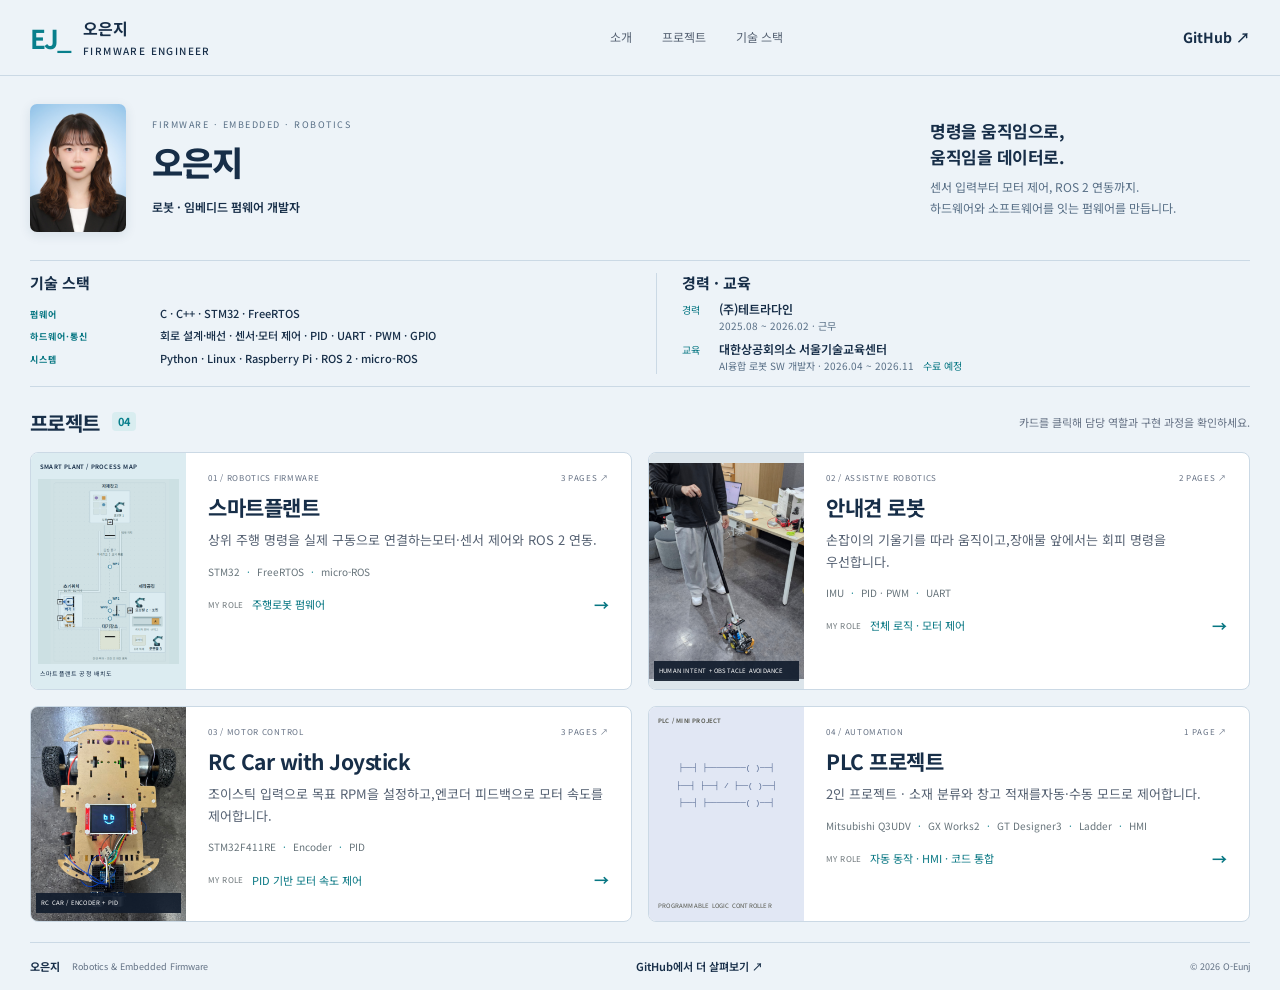
==== commit 06338a70: "Update portfolio skills, project roles and guide robot photo Refresh personal tech stack, clarify PL" ====
--- a/index.html
+++ b/index.html
@@ -1,13 +1,13 @@
-<!doctype html><html lang="ko"><head><meta charset="utf-8"><meta name="viewport" content="width=device-width,initial-scale=1"><title>Portfolio · 오은지</title><meta name="description" content="오은지의 로봇·임베디드 펌웨어 포트폴리오. 모터 제어, PID, STM32와 ROS 2 연동 프로젝트."><meta name="theme-color" content="#111c2d"><link rel="icon" href="favicon.svg"><link rel="stylesheet" href="style.css"><link rel="stylesheet" href="portfolio.css"><link rel="stylesheet" href="home.css"></head><body class="home"><a class="skip" href="#main">본문으로 이동</a><header class="topbar"><a class="brand" href="index.html"><span class="brand-mark">EJ<span>_</span></span><span>오은지<small>FIRMWARE ENGINEER</small></span></a><nav aria-label="주 메뉴"><a href="index.html#about">소개</a><a href="index.html#projects">프로젝트</a><a href="index.html#skills">기술 스택</a></nav><a class="github" href="https://github.com/O-Eunj" target="_blank" rel="noopener noreferrer">GitHub ↗</a></header><main id="main">
-<section class="profile-intro" id="about" aria-labelledby="intro-title">
-<img class="profile-photo" src="profile.jpg" alt="오은지 프로필 사진" width="480" height="640">
-<div class="profile-name"><p>FIRMWARE · EMBEDDED · ROBOTICS</p><h1 id="intro-title">오은지</h1><strong>로봇 · 임베디드 펌웨어 개발자</strong></div>
-<div class="profile-summary"><h2>명령을 움직임으로,<br>움직임을 데이터로.</h2><p>센서 입력부터 모터 제어, ROS 2 연동까지.<br>하드웨어와 소프트웨어를 잇는 펌웨어를 만듭니다.</p></div>
-</section>
-<div class="overview-history"><section class="skills-section" id="skills" aria-labelledby="skills-title"><div class="skills-heading"><p class="eyebrow">TECH STACK</p><h2 id="skills-title">구현에 사용한 기술</h2></div><div class="skill-group"><h3>EMBEDDED</h3><p>STM32 · STM32CubeIDE · HAL · FreeRTOS</p></div><div class="skill-group"><h3>MOTOR CONTROL</h3><p>PID · PWM · Encoder · DC Motor · DYNAMIXEL</p></div><div class="skill-group"><h3>COMMUNICATION</h3><p>UART · micro-ROS · ROS 2 연동</p></div></section><section class="experience-section" aria-labelledby="experience-title"><h2 id="experience-title">경력 · 교육</h2><div class="history-item"><span class="history-kind">경력</span><div><strong>(주)테트라다인</strong><p>2025.08 ~ 2026.02 · 근무</p></div></div><div class="history-item"><span class="history-kind">교육</span><div><strong>대한상공회의소 서울기술교육센터</strong><p>AI융합 로봇 SW 개발자 · 2026.04 ~ 2026.11 <span class="completion">수료 예정</span></p></div></div></section></div>
-<section class="projects-section" id="projects" aria-labelledby="projects-title"><div class="projects-heading"><div><p class="eyebrow">SELECTED WORK</p><h2 id="projects-title">프로젝트<span>04</span></h2></div><p>카드를 클릭해 담당 역할과 구현 과정을 확인하세요.</p></div><div class="project-grid">
-<a class="project-card" href="robot.html"><div class="card-art robot-art"><span class="art-label">SMART PLANT / PROCESS MAP</span><img src="smart-plant.png" alt="스마트플랜트 공정 배치도" width="434" height="569"><span class="art-caption">스마트플랜트 공정 배치도</span></div><div class="card-body"><div class="card-meta"><span>01 / ROBOTICS FIRMWARE</span><span>3 PAGES ↗</span></div><h3>스마트플랜트</h3><p>상위 주행 명령을 실제 구동으로 연결하는<br>모터·센서 제어와 ROS 2 연동.</p><div class="card-tags"><span>STM32</span><span>FreeRTOS</span><span>micro-ROS</span></div><div class="card-role"><span>MY ROLE</span> 주행로봇 펌웨어 <b>→</b></div></div></a>
-<a class="project-card" href="guide.html"><div class="card-art guide-art"><img src="guide-photo.jpg" alt="손잡이로 조작하는 안내견 로봇 시연" width="1280" height="720"><span class="photo-badge">HUMAN INTENT + OBSTACLE AVOIDANCE</span></div><div class="card-body"><div class="card-meta"><span>02 / ASSISTIVE ROBOTICS</span><span>2 PAGES ↗</span></div><h3>안내견 로봇</h3><p>손잡이의 기울기를 따라 움직이고,<br>장애물 앞에서는 회피 명령을 우선합니다.</p><div class="card-tags"><span>IMU</span><span>PID · PWM</span><span>UART</span></div><div class="card-role"><span>MY ROLE</span> 전체 로직 · 모터 제어 <b>→</b></div></div></a>
-<a class="project-card" href="rc.html"><div class="card-art guide-art"><img src="rc-car.png" alt="직접 제작한 RC Car의 실제 모습" width="1200" height="1600"><span class="photo-badge">RC CAR / ENCODER + PID</span></div><div class="card-body"><div class="card-meta"><span>03 / MOTOR CONTROL</span><span>3 PAGES ↗</span></div><h3>RC Car with Joystick</h3><p>조이스틱 입력으로 목표 RPM을 설정하고,<br>엔코더 피드백으로 모터 속도를 제어합니다.</p><div class="card-tags"><span>STM32F411RE</span><span>Encoder</span><span>PID</span></div><div class="card-role"><span>MY ROLE</span> PID 기반 모터 속도 제어 <b>→</b></div></div></a>
-<a class="project-card" href="plc.html"><div class="card-art plc-art"><span class="art-label">PLC / MINI PROJECT</span><div class="ladder" aria-hidden="true"><div>├──┤ ├────────( )──┤</div><div>├──┤ ├──┤ / ├──( )──┤</div><div>├──┤ ├────────( )──┤</div></div><span class="art-caption">PROGRAMMABLE LOGIC CONTROLLER</span></div><div class="card-body"><div class="card-meta"><span>04 / AUTOMATION</span><span>1 PAGE ↗</span></div><h3>PLC 프로젝트</h3><p>PLC 미니프로젝트 소개.<br>실제 동작을 시연 영상으로 확인하세요.</p><div class="card-tags"><span>PLC</span><span>Mini Project</span></div><div class="card-role"><span>PROJECT NOTE</span> 간단한 소개 페이지 <b>→</b></div></div></a>
+<!doctype html><html lang="ko"><head><meta charset="utf-8"><meta name="viewport" content="width=device-width,initial-scale=1"><title>Portfolio · 오은지</title><meta name="description" content="오은지의 로봇·임베디드 펌웨어 포트폴리오. 모터 제어, PID, STM32와 ROS 2 연동 프로젝트."><meta name="theme-color" content="#111c2d"><link rel="icon" href="favicon.svg"><link rel="stylesheet" href="style.css"><link rel="stylesheet" href="portfolio.css"><link rel="stylesheet" href="home.css"></head><body class="home"><a class="skip" href="#main">본문으로 이동</a><header class="topbar"><a class="brand" href="index.html"><span class="brand-mark">EJ<span>_</span></span><span>오은지<small>FIRMWARE ENGINEER</small></span></a><nav aria-label="주 메뉴"><a href="index.html#about">소개</a><a href="index.html#projects">프로젝트</a><a href="index.html#skills">기술 스택</a></nav><a class="github" href="https://github.com/O-Eunj" target="_blank" rel="noopener noreferrer">GitHub ↗</a></header><main id="main">
+<section class="profile-intro" id="about" aria-labelledby="intro-title">
+<img class="profile-photo" src="profile.jpg" alt="오은지 프로필 사진" width="480" height="640">
+<div class="profile-name"><p>FIRMWARE · EMBEDDED · ROBOTICS</p><h1 id="intro-title">오은지</h1><strong>로봇 · 임베디드 펌웨어 개발자</strong></div>
+<div class="profile-summary"><h2>명령을 움직임으로,<br>움직임을 데이터로.</h2><p>센서 입력부터 모터 제어, ROS 2 연동까지.<br>하드웨어와 소프트웨어를 잇는 펌웨어를 만듭니다.</p></div>
+</section>
+<div class="overview-history"><section class="skills-section" id="skills" aria-labelledby="skills-title"><div class="skills-heading"><p class="eyebrow">TECH STACK</p><h2 id="skills-title">기술 스택</h2></div><div class="skill-group"><h3>펌웨어</h3><p>C · C++ · STM32 · FreeRTOS</p></div><div class="skill-group"><h3>하드웨어·통신</h3><p>회로 설계·배선 · 센서·모터 제어 · PID · UART · PWM · GPIO</p></div><div class="skill-group"><h3>시스템</h3><p>Python · Linux · Raspberry Pi · ROS 2 · micro-ROS</p></div></section><section class="experience-section" aria-labelledby="experience-title"><h2 id="experience-title">경력 · 교육</h2><div class="history-item"><span class="history-kind">경력</span><div><strong>(주)테트라다인</strong><p>2025.08 ~ 2026.02 · 근무</p></div></div><div class="history-item"><span class="history-kind">교육</span><div><strong>대한상공회의소 서울기술교육센터</strong><p>AI융합 로봇 SW 개발자 · 2026.04 ~ 2026.11 <span class="completion">수료 예정</span></p></div></div></section></div>
+<section class="projects-section" id="projects" aria-labelledby="projects-title"><div class="projects-heading"><div><p class="eyebrow">SELECTED WORK</p><h2 id="projects-title">프로젝트<span>04</span></h2></div><p>카드를 클릭해 담당 역할과 구현 과정을 확인하세요.</p></div><div class="project-grid">
+<a class="project-card" href="robot.html"><div class="card-art robot-art"><span class="art-label">SMART PLANT / PROCESS MAP</span><img src="smart-plant.png" alt="스마트플랜트 공정 배치도" width="434" height="569"><span class="art-caption">스마트플랜트 공정 배치도</span></div><div class="card-body"><div class="card-meta"><span>01 / ROBOTICS FIRMWARE</span><span>3 PAGES ↗</span></div><h3>스마트플랜트</h3><p>상위 주행 명령을 실제 구동으로 연결하는<br>모터·센서 제어와 ROS 2 연동.</p><div class="card-tags"><span>STM32</span><span>FreeRTOS</span><span>micro-ROS</span></div><div class="card-role"><span>MY ROLE</span> 주행로봇 펌웨어 <b>→</b></div></div></a>
+<a class="project-card" href="guide.html"><div class="card-art guide-art"><img src="guide-photo.png" alt="손잡이로 조작하는 안내견 로봇 시연" width="282" height="393"><span class="photo-badge">HUMAN INTENT + OBSTACLE AVOIDANCE</span></div><div class="card-body"><div class="card-meta"><span>02 / ASSISTIVE ROBOTICS</span><span>2 PAGES ↗</span></div><h3>안내견 로봇</h3><p>손잡이의 기울기를 따라 움직이고,<br>장애물 앞에서는 회피 명령을 우선합니다.</p><div class="card-tags"><span>IMU</span><span>PID · PWM</span><span>UART</span></div><div class="card-role"><span>MY ROLE</span> 전체 로직 · 모터 제어 <b>→</b></div></div></a>
+<a class="project-card" href="rc.html"><div class="card-art guide-art"><img src="rc-car.png" alt="직접 제작한 RC Car의 실제 모습" width="1200" height="1600"><span class="photo-badge">RC CAR / ENCODER + PID</span></div><div class="card-body"><div class="card-meta"><span>03 / MOTOR CONTROL</span><span>3 PAGES ↗</span></div><h3>RC Car with Joystick</h3><p>조이스틱 입력으로 목표 RPM을 설정하고,<br>엔코더 피드백으로 모터 속도를 제어합니다.</p><div class="card-tags"><span>STM32F411RE</span><span>Encoder</span><span>PID</span></div><div class="card-role"><span>MY ROLE</span> PID 기반 모터 속도 제어 <b>→</b></div></div></a>
+<a class="project-card" href="plc.html"><div class="card-art plc-art"><span class="art-label">PLC / MINI PROJECT</span><div class="ladder" aria-hidden="true"><div>├──┤ ├────────( )──┤</div><div>├──┤ ├──┤ / ├──( )──┤</div><div>├──┤ ├────────( )──┤</div></div><span class="art-caption">PROGRAMMABLE LOGIC CONTROLLER</span></div><div class="card-body"><div class="card-meta"><span>04 / AUTOMATION</span><span>1 PAGE ↗</span></div><h3>PLC 프로젝트</h3><p>2인 프로젝트 · 소재 분류와 창고 적재를<br>자동·수동 모드로 제어합니다.</p><div class="card-tags"><span>Mitsubishi Q3UDV</span><span>GX Works2</span><span>GT Designer3</span><span>Ladder</span><span>HMI</span></div><div class="card-role"><span>MY ROLE</span> 자동 동작 · HMI · 코드 통합 <b>→</b></div></div></a>
 </div></section><footer class="home-footer"><div><strong>오은지</strong><p>Robotics & Embedded Firmware</p></div><a href="https://github.com/O-Eunj" target="_blank" rel="noopener noreferrer">GitHub에서 더 살펴보기 ↗</a><span>© 2026 O-Eunj</span></footer></main></body></html>
--- a/portfolio.css
+++ b/portfolio.css
@@ -4,11 +4,19 @@
 @media(max-width:480px){.project-grid{grid-template-columns:1fr}.card-art{height:205px}.card-body{padding:20px 20px 0}.card-body h3{font-size:23px}.card-body>p{font-size:14px}.card-meta{font-size:9px}.card-tags span{font-size:10px}.card-role{font-size:12px}.card-role>span{font-size:8px}.art-label{font-size:9px;left:18px;top:18px}.ladder{font-size:18px;padding-top:60px}.rpm-art strong{font-size:35px}.rpm-art>span{font-size:10px}.rc-art{padding-top:50px}.art-flow{font-size:12px;gap:12px}.photo-badge{font-size:8px}.intro h1{font-size:30px}}
 @media(prefers-reduced-motion:reduce){.project-card{transition:none}.project-card:hover{transform:none}}
 @media print{.detail-bar,.detail-end,.source-links,.source-note{display:none}.detail .sheet{border-radius:0}.detail .hero h1{font-size:34px}.detail .hero .description{font-size:13px}.home main{padding:10mm}.home .intro-grid{gap:20px}.home .intro{padding:25px}.home .project-grid{grid-template-columns:repeat(2,1fr)}.home .project-card{break-inside:avoid}.home .card-art{height:130px}.home .skills-section{grid-template-columns:repeat(4,1fr)}.home .home-footer{break-inside:avoid}}
-.plant-figure{margin:0;align-self:center;padding:15px;background:#203248;border:1px solid #456077;border-radius:8px}.plant-figure img{display:block;width:100%;height:470px;object-fit:contain;background:#edf2f3;border-radius:4px}.plant-figure a{display:block;cursor:zoom-in}.plant-figure figcaption{font-size:12px;color:#d4e1ed;padding-top:12px;display:flex;justify-content:space-between;gap:12px}.plant-figure figcaption span{font-size:10px;color:#9ddcdc}@media(max-width:760px){.plant-figure img{height:auto;max-height:470px}.plant-figure figcaption{flex-wrap:wrap}}@media print{.plant-figure img{height:130mm}}
+.plant-figure{margin:0;align-self:center;padding:15px;background:#203248;border:1px solid #456077;border-radius:8px}.plant-figure img{display:block;width:100%;height:470px;object-fit:contain;background:#edf2f3;border-radius:4px}.plant-figure a{display:block;cursor:zoom-in}.plant-figure figcaption{font-size:12px;color:#d4e1ed;padding-top:12px;display:flex;justify-content:space-between;gap:12px}.plant-figure figcaption span{font-size:10px;color:#9ddcdc}@media(max-width:760px){.plant-figure img{height:auto;max-height:470px}.plant-figure figcaption{flex-wrap:wrap}}@media print{.plant-figure img{height:130mm}}
 .plc #plc-media{width:min(100%,640px);margin-inline:auto;min-height:0;aspect-ratio:auto;display:block;background:#000}
 .plc #plc-media video{display:block;width:100%;height:auto;aspect-ratio:4/3;max-height:none;object-fit:contain}
 .plc #plc-media iframe{display:block;min-height:0;height:auto;aspect-ratio:16/9}
 .plc #plc-caption{width:min(100%,640px);margin-inline:auto}
 @media print{.plc #plc-media{width:117mm;height:auto}.plc #plc-media video{height:auto;max-height:88mm}}
 
-.project-actions{margin-top:23px;align-items:center}.project-actions .button{margin-top:0}
+.project-actions{margin-top:23px;align-items:center}.project-actions .button{margin-top:0}
+.plc-overview{margin:0 0 28px;font-size:14px}.plc-tools{padding:14px 18px;background:#edf4f5;border-left:3px solid #287f83}.plc-tools strong{margin-right:16px}.plc-modes{display:grid;grid-template-columns:1fr 1fr;gap:24px;margin:22px 0 16px}.plc-modes h2{font-size:18px;margin-bottom:8px}.plc-modes p{color:#526272}.plc-functions{padding-left:20px;margin:0;line-height:1.9}.plc-functions strong{margin-right:8px}@media(max-width:760px){.plc-modes{grid-template-columns:1fr;gap:16px}.plc-tools strong{display:block}}
+
+.plc-stack{display:flex;flex-wrap:wrap;gap:8px;margin:-10px 0 26px}.plc-stack span{font-size:11px;border:1px solid #d5e1e5;border-radius:5px;padding:5px 11px;color:#426171;background:#f4f8fa}.plc-layout{display:grid;grid-template-columns:1.05fr 1fr;gap:32px;align-items:start}.plc-demo{overflow:hidden;border:1px solid #d7e3e7;border-radius:10px;background:#f2f7f9}.plc-label{display:flex;justify-content:space-between;padding:15px 18px;font-size:10px;letter-spacing:1px;color:#4e6c7a}.plc #plc-media{width:100%;border:0;border-radius:0}.plc #plc-caption{font-size:11px;padding:10px 18px;margin:0;color:#657d89}.plc-flow{display:flex;align-items:center;justify-content:space-between;gap:8px;padding:16px 18px;border-top:1px solid #d7e3e7;font-size:13px;color:#234b5d}.plc-flow b{font-size:10px;background:#dceeed;color:#24716f;padding:4px 9px;border-radius:20px}.plc-mode{padding:0 0 20px;margin-bottom:20px;border-bottom:1px solid #dce5ea}.plc-mode-title>span{font-size:10px;letter-spacing:1.5px;color:#287f83;font-weight:700}.plc-mode h2{font-size:18px;margin:5px 0 10px;letter-spacing:-.6px}.plc-mode p{font-size:13px;line-height:1.8;color:#586d7c}.plc-routing{display:flex;gap:8px;margin:12px 0}.plc-routing>span{flex:1;padding:8px 12px;background:#edf4f6;border-radius:5px;font-size:12px;color:#617784;display:flex;justify-content:space-between}.plc-routing b{color:#245d6b}.plc-controls{display:grid;grid-template-columns:1fr 1fr;gap:18px 12px}.plc-controls h3{font-size:12px;margin-bottom:4px;color:#294e61}.plc-controls p{font-size:11px;color:#6a7c89}.plc .sheet-footer{margin-top:28px}@media(max-width:850px){.plc-layout{grid-template-columns:1fr}.plc-demo{max-width:560px;width:100%;margin:auto}.plc-stack{margin-top:0}.plc-mode p br{display:none}}@media print{.plc-layout{grid-template-columns:1fr 1fr;gap:8mm}.plc #plc-media{width:100%}.plc-mode{padding-bottom:10px;margin-bottom:10px}.plc-mode h2{font-size:15px}.plc-mode p{font-size:11px}}
+.plc .section-heading{margin:22px 0}.plc-stack span{background:#203346;border-color:#365065;color:#c5dce6}.plc-mode-title>span{color:#73c7c5}.plc-mode p,.plc-controls p{color:#b1c3d1}.plc-controls h3{color:#e0ecf4}.plc-mode{border-color:#34485c}.plc-routing>span{background:#20384a;color:#c0d1dc}.plc-routing b{color:#86dbd4}.plc-controls{background:#192c3e;border:1px solid #30475a;padding:16px;border-radius:8px}.plc-demo{background:#1b3041;border-color:#375063}.plc-label,.plc #plc-caption{color:#b7cbd7}.plc-flow{color:#d4e4ed;border-color:#375063}.plc-flow b{background:#264c50;color:#9ce1d7}
+
+.guide-layout .project-photo img{height:340px;aspect-ratio:auto;object-fit:contain}@media(max-width:760px){.guide-layout .project-photo img{height:320px}}@media print{.guide-layout .project-photo img{height:80mm}}
+
+.sheet-footer>span:only-child{margin-left:auto}
--- a/home.css
+++ b/home.css
@@ -9,3 +9,5 @@
 .home .project-card{border-radius:8px}.home .project-card:hover{background:#f5fcfd}.home .profile-photo{border-radius:7px;box-shadow:0 3px 12px #173c581c}.home .rpm-art i,.home .art-flow{color:#78dfdf}.home .art-flow span{border-color:#477f91}.home .ladder{color:#536891}.home .brand-mark{color:#087f8c}.home .projects-heading h2 span{background:#d9edf0;border-radius:4px;padding:2px 6px}.home{min-height:100vh}
 .overview-history{display:grid;grid-template-columns:1fr 1fr;gap:32px;border-bottom:1px solid #cbd9e5;padding:12px 0}.home .overview-history .skills-section{display:flex;flex-direction:column;gap:4px;padding:0;border:0}.overview-history .skills-heading .eyebrow{display:none}.home .overview-history .skills-heading h2,.experience-section h2{font-size:15px;margin:0 0 7px}.home .overview-history .skill-group{display:flex;align-items:baseline;gap:12px;border:0;padding:0}.home .overview-history .skill-group h3{width:118px;flex-shrink:0;margin:0;font-size:9px}.home .overview-history .skill-group p{font-size:11px}.overview-history .skill-group br{display:none}.experience-section{padding-left:25px;border-left:1px solid #cbd9e5}.history-item{display:flex;gap:12px;margin-top:6px}.history-kind{font-size:10px;color:#087783;min-width:25px;padding-top:1px}.history-item strong{display:block;font-size:12px;line-height:1.5;font-weight:600}.history-item p{font-size:10px;color:#586f86;line-height:1.6}.completion{color:#087783;margin-left:6px}.home .overview-history{font-size:12px}@media(min-width:901px) and (max-height:849px){.home .topbar{height:56px}.profile-photo{width:72px;height:96px}.profile-intro{padding:12px 0}.overview-history{padding:10px 0}}@media(max-width:900px){.overview-history{gap:18px}.experience-section{padding-left:16px}.home .overview-history .skill-group{display:block}.home .overview-history .skill-group h3{width:auto}.home .overview-history .skills-section{gap:6px}}@media(max-width:600px){.overview-history{grid-template-columns:1fr;gap:16px}.experience-section{padding:14px 0 0;border-left:0;border-top:1px solid #cbd9e5}.home .overview-history .skill-group{display:flex}.history-item strong{font-size:12px}.history-item p{font-size:11px}}
 .home .overview-history .skill-group br{display:inline}.home .overview-history .skill-group br:after{content:" · "}@media(min-width:901px) and (max-height:849px){.home .project-card .card-art{min-height:136px}.home .project-card .guide-art img{position:absolute;inset:0;height:100%;width:100%}.home .card-body{padding-top:8px;padding-bottom:5px}.home .card-tags{margin:6px 0}.home .card-body h3{margin:5px 0}}
+
+.home .guide-art img[src="guide-photo.png"]{object-fit:contain;object-position:center}.home .guide-art:has(img[src="guide-photo.png"]){background:#dce5eb}
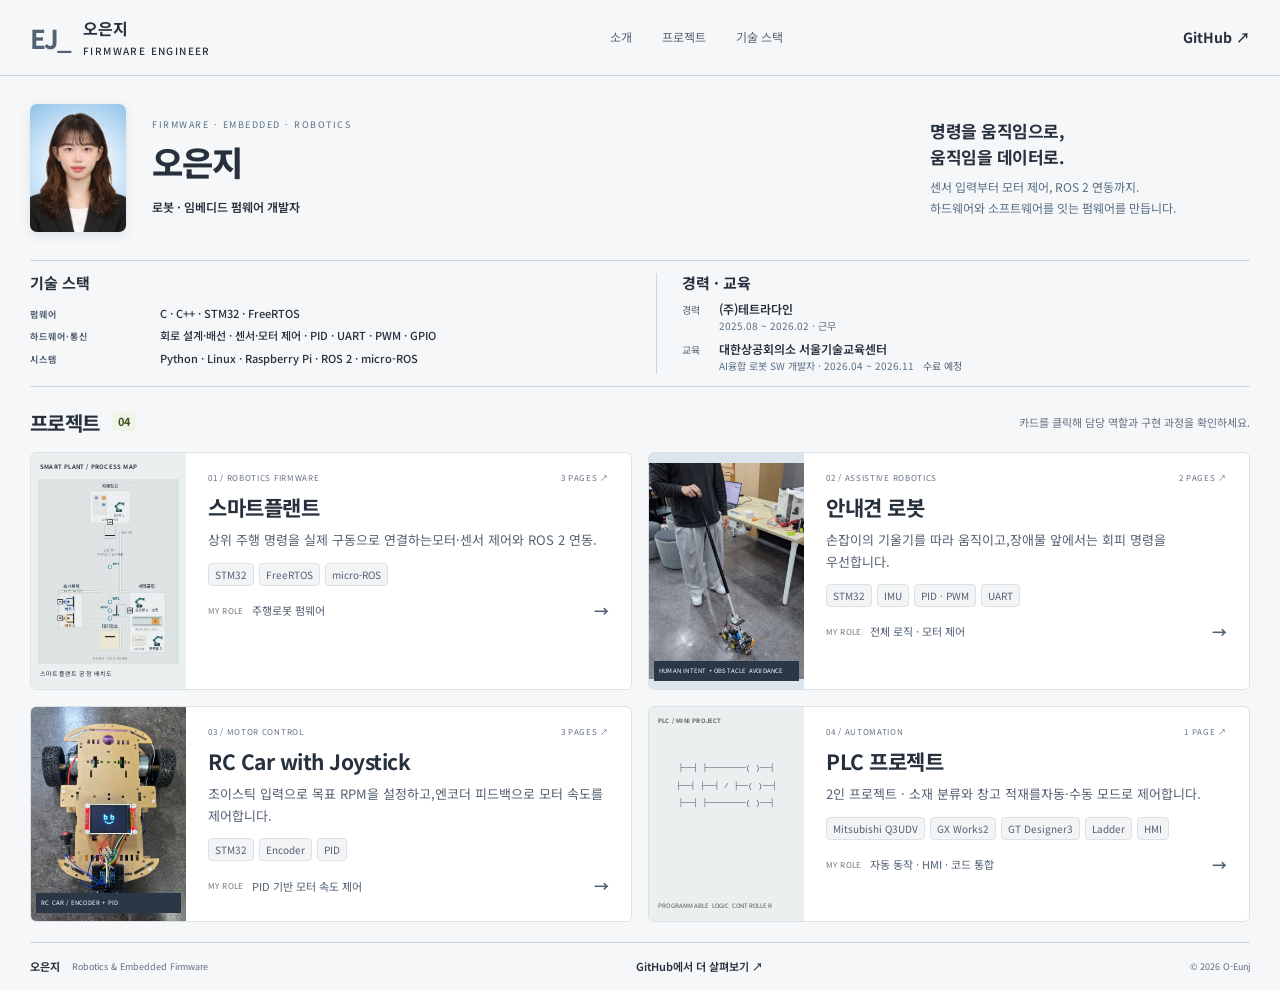
==== commit 465203b3: "Unify portfolio styling with neutral panels and STM32 tags" ====
--- a/index.html
+++ b/index.html
@@ -1,13 +1,13 @@
-<!doctype html><html lang="ko"><head><meta charset="utf-8"><meta name="viewport" content="width=device-width,initial-scale=1"><title>Portfolio · 오은지</title><meta name="description" content="오은지의 로봇·임베디드 펌웨어 포트폴리오. 모터 제어, PID, STM32와 ROS 2 연동 프로젝트."><meta name="theme-color" content="#111c2d"><link rel="icon" href="favicon.svg"><link rel="stylesheet" href="style.css"><link rel="stylesheet" href="portfolio.css"><link rel="stylesheet" href="home.css"></head><body class="home"><a class="skip" href="#main">본문으로 이동</a><header class="topbar"><a class="brand" href="index.html"><span class="brand-mark">EJ<span>_</span></span><span>오은지<small>FIRMWARE ENGINEER</small></span></a><nav aria-label="주 메뉴"><a href="index.html#about">소개</a><a href="index.html#projects">프로젝트</a><a href="index.html#skills">기술 스택</a></nav><a class="github" href="https://github.com/O-Eunj" target="_blank" rel="noopener noreferrer">GitHub ↗</a></header><main id="main">
-<section class="profile-intro" id="about" aria-labelledby="intro-title">
-<img class="profile-photo" src="profile.jpg" alt="오은지 프로필 사진" width="480" height="640">
-<div class="profile-name"><p>FIRMWARE · EMBEDDED · ROBOTICS</p><h1 id="intro-title">오은지</h1><strong>로봇 · 임베디드 펌웨어 개발자</strong></div>
-<div class="profile-summary"><h2>명령을 움직임으로,<br>움직임을 데이터로.</h2><p>센서 입력부터 모터 제어, ROS 2 연동까지.<br>하드웨어와 소프트웨어를 잇는 펌웨어를 만듭니다.</p></div>
-</section>
-<div class="overview-history"><section class="skills-section" id="skills" aria-labelledby="skills-title"><div class="skills-heading"><p class="eyebrow">TECH STACK</p><h2 id="skills-title">기술 스택</h2></div><div class="skill-group"><h3>펌웨어</h3><p>C · C++ · STM32 · FreeRTOS</p></div><div class="skill-group"><h3>하드웨어·통신</h3><p>회로 설계·배선 · 센서·모터 제어 · PID · UART · PWM · GPIO</p></div><div class="skill-group"><h3>시스템</h3><p>Python · Linux · Raspberry Pi · ROS 2 · micro-ROS</p></div></section><section class="experience-section" aria-labelledby="experience-title"><h2 id="experience-title">경력 · 교육</h2><div class="history-item"><span class="history-kind">경력</span><div><strong>(주)테트라다인</strong><p>2025.08 ~ 2026.02 · 근무</p></div></div><div class="history-item"><span class="history-kind">교육</span><div><strong>대한상공회의소 서울기술교육센터</strong><p>AI융합 로봇 SW 개발자 · 2026.04 ~ 2026.11 <span class="completion">수료 예정</span></p></div></div></section></div>
-<section class="projects-section" id="projects" aria-labelledby="projects-title"><div class="projects-heading"><div><p class="eyebrow">SELECTED WORK</p><h2 id="projects-title">프로젝트<span>04</span></h2></div><p>카드를 클릭해 담당 역할과 구현 과정을 확인하세요.</p></div><div class="project-grid">
-<a class="project-card" href="robot.html"><div class="card-art robot-art"><span class="art-label">SMART PLANT / PROCESS MAP</span><img src="smart-plant.png" alt="스마트플랜트 공정 배치도" width="434" height="569"><span class="art-caption">스마트플랜트 공정 배치도</span></div><div class="card-body"><div class="card-meta"><span>01 / ROBOTICS FIRMWARE</span><span>3 PAGES ↗</span></div><h3>스마트플랜트</h3><p>상위 주행 명령을 실제 구동으로 연결하는<br>모터·센서 제어와 ROS 2 연동.</p><div class="card-tags"><span>STM32</span><span>FreeRTOS</span><span>micro-ROS</span></div><div class="card-role"><span>MY ROLE</span> 주행로봇 펌웨어 <b>→</b></div></div></a>
-<a class="project-card" href="guide.html"><div class="card-art guide-art"><img src="guide-photo.png" alt="손잡이로 조작하는 안내견 로봇 시연" width="282" height="393"><span class="photo-badge">HUMAN INTENT + OBSTACLE AVOIDANCE</span></div><div class="card-body"><div class="card-meta"><span>02 / ASSISTIVE ROBOTICS</span><span>2 PAGES ↗</span></div><h3>안내견 로봇</h3><p>손잡이의 기울기를 따라 움직이고,<br>장애물 앞에서는 회피 명령을 우선합니다.</p><div class="card-tags"><span>IMU</span><span>PID · PWM</span><span>UART</span></div><div class="card-role"><span>MY ROLE</span> 전체 로직 · 모터 제어 <b>→</b></div></div></a>
-<a class="project-card" href="rc.html"><div class="card-art guide-art"><img src="rc-car.png" alt="직접 제작한 RC Car의 실제 모습" width="1200" height="1600"><span class="photo-badge">RC CAR / ENCODER + PID</span></div><div class="card-body"><div class="card-meta"><span>03 / MOTOR CONTROL</span><span>3 PAGES ↗</span></div><h3>RC Car with Joystick</h3><p>조이스틱 입력으로 목표 RPM을 설정하고,<br>엔코더 피드백으로 모터 속도를 제어합니다.</p><div class="card-tags"><span>STM32F411RE</span><span>Encoder</span><span>PID</span></div><div class="card-role"><span>MY ROLE</span> PID 기반 모터 속도 제어 <b>→</b></div></div></a>
-<a class="project-card" href="plc.html"><div class="card-art plc-art"><span class="art-label">PLC / MINI PROJECT</span><div class="ladder" aria-hidden="true"><div>├──┤ ├────────( )──┤</div><div>├──┤ ├──┤ / ├──( )──┤</div><div>├──┤ ├────────( )──┤</div></div><span class="art-caption">PROGRAMMABLE LOGIC CONTROLLER</span></div><div class="card-body"><div class="card-meta"><span>04 / AUTOMATION</span><span>1 PAGE ↗</span></div><h3>PLC 프로젝트</h3><p>2인 프로젝트 · 소재 분류와 창고 적재를<br>자동·수동 모드로 제어합니다.</p><div class="card-tags"><span>Mitsubishi Q3UDV</span><span>GX Works2</span><span>GT Designer3</span><span>Ladder</span><span>HMI</span></div><div class="card-role"><span>MY ROLE</span> 자동 동작 · HMI · 코드 통합 <b>→</b></div></div></a>
+<!doctype html><html lang="ko"><head><meta charset="utf-8"><meta name="viewport" content="width=device-width,initial-scale=1"><title>Portfolio · 오은지</title><meta name="description" content="오은지의 로봇·임베디드 펌웨어 포트폴리오. 모터 제어, PID, STM32와 ROS 2 연동 프로젝트."><meta name="theme-color" content="#111c2d"><link rel="icon" href="favicon.svg"><link rel="stylesheet" href="style.css"><link rel="stylesheet" href="portfolio.css"><link rel="stylesheet" href="home.css"><link rel="stylesheet" href="theme.css"></head><body class="home"><a class="skip" href="#main">본문으로 이동</a><header class="topbar"><a class="brand" href="index.html"><span class="brand-mark">EJ<span>_</span></span><span>오은지<small>FIRMWARE ENGINEER</small></span></a><nav aria-label="주 메뉴"><a href="index.html#about">소개</a><a href="index.html#projects">프로젝트</a><a href="index.html#skills">기술 스택</a></nav><a class="github" href="https://github.com/O-Eunj" target="_blank" rel="noopener noreferrer">GitHub ↗</a></header><main id="main">
+<section class="profile-intro" id="about" aria-labelledby="intro-title">
+<img class="profile-photo" src="profile.jpg" alt="오은지 프로필 사진" width="480" height="640">
+<div class="profile-name"><p>FIRMWARE · EMBEDDED · ROBOTICS</p><h1 id="intro-title">오은지</h1><strong>로봇 · 임베디드 펌웨어 개발자</strong></div>
+<div class="profile-summary"><h2>명령을 움직임으로,<br>움직임을 데이터로.</h2><p>센서 입력부터 모터 제어, ROS 2 연동까지.<br>하드웨어와 소프트웨어를 잇는 펌웨어를 만듭니다.</p></div>
+</section>
+<div class="overview-history"><section class="skills-section" id="skills" aria-labelledby="skills-title"><div class="skills-heading"><p class="eyebrow">TECH STACK</p><h2 id="skills-title">기술 스택</h2></div><div class="skill-group"><h3>펌웨어</h3><p>C · C++ · STM32 · FreeRTOS</p></div><div class="skill-group"><h3>하드웨어·통신</h3><p>회로 설계·배선 · 센서·모터 제어 · PID · UART · PWM · GPIO</p></div><div class="skill-group"><h3>시스템</h3><p>Python · Linux · Raspberry Pi · ROS 2 · micro-ROS</p></div></section><section class="experience-section" aria-labelledby="experience-title"><h2 id="experience-title">경력 · 교육</h2><div class="history-item"><span class="history-kind">경력</span><div><strong>(주)테트라다인</strong><p>2025.08 ~ 2026.02 · 근무</p></div></div><div class="history-item"><span class="history-kind">교육</span><div><strong>대한상공회의소 서울기술교육센터</strong><p>AI융합 로봇 SW 개발자 · 2026.04 ~ 2026.11 <span class="completion">수료 예정</span></p></div></div></section></div>
+<section class="projects-section" id="projects" aria-labelledby="projects-title"><div class="projects-heading"><div><p class="eyebrow">SELECTED WORK</p><h2 id="projects-title">프로젝트<span>04</span></h2></div><p>카드를 클릭해 담당 역할과 구현 과정을 확인하세요.</p></div><div class="project-grid">
+<a class="project-card" href="robot.html"><div class="card-art robot-art"><span class="art-label">SMART PLANT / PROCESS MAP</span><img src="smart-plant.png" alt="스마트플랜트 공정 배치도" width="434" height="569"><span class="art-caption">스마트플랜트 공정 배치도</span></div><div class="card-body"><div class="card-meta"><span>01 / ROBOTICS FIRMWARE</span><span>3 PAGES ↗</span></div><h3>스마트플랜트</h3><p>상위 주행 명령을 실제 구동으로 연결하는<br>모터·센서 제어와 ROS 2 연동.</p><div class="card-tags"><span>STM32</span><span>FreeRTOS</span><span>micro-ROS</span></div><div class="card-role"><span>MY ROLE</span> 주행로봇 펌웨어 <b>→</b></div></div></a>
+<a class="project-card" href="guide.html"><div class="card-art guide-art"><img src="guide-photo.png" alt="손잡이로 조작하는 안내견 로봇 시연" width="282" height="393"><span class="photo-badge">HUMAN INTENT + OBSTACLE AVOIDANCE</span></div><div class="card-body"><div class="card-meta"><span>02 / ASSISTIVE ROBOTICS</span><span>2 PAGES ↗</span></div><h3>안내견 로봇</h3><p>손잡이의 기울기를 따라 움직이고,<br>장애물 앞에서는 회피 명령을 우선합니다.</p><div class="card-tags"><span>STM32</span><span>IMU</span><span>PID · PWM</span><span>UART</span></div><div class="card-role"><span>MY ROLE</span> 전체 로직 · 모터 제어 <b>→</b></div></div></a>
+<a class="project-card" href="rc.html"><div class="card-art guide-art"><img src="rc-car.png" alt="직접 제작한 RC Car의 실제 모습" width="1200" height="1600"><span class="photo-badge">RC CAR / ENCODER + PID</span></div><div class="card-body"><div class="card-meta"><span>03 / MOTOR CONTROL</span><span>3 PAGES ↗</span></div><h3>RC Car with Joystick</h3><p>조이스틱 입력으로 목표 RPM을 설정하고,<br>엔코더 피드백으로 모터 속도를 제어합니다.</p><div class="card-tags"><span>STM32</span><span>Encoder</span><span>PID</span></div><div class="card-role"><span>MY ROLE</span> PID 기반 모터 속도 제어 <b>→</b></div></div></a>
+<a class="project-card" href="plc.html"><div class="card-art plc-art"><span class="art-label">PLC / MINI PROJECT</span><div class="ladder" aria-hidden="true"><div>├──┤ ├────────( )──┤</div><div>├──┤ ├──┤ / ├──( )──┤</div><div>├──┤ ├────────( )──┤</div></div><span class="art-caption">PROGRAMMABLE LOGIC CONTROLLER</span></div><div class="card-body"><div class="card-meta"><span>04 / AUTOMATION</span><span>1 PAGE ↗</span></div><h3>PLC 프로젝트</h3><p>2인 프로젝트 · 소재 분류와 창고 적재를<br>자동·수동 모드로 제어합니다.</p><div class="card-tags"><span>Mitsubishi Q3UDV</span><span>GX Works2</span><span>GT Designer3</span><span>Ladder</span><span>HMI</span></div><div class="card-role"><span>MY ROLE</span> 자동 동작 · HMI · 코드 통합 <b>→</b></div></div></a>
 </div></section><footer class="home-footer"><div><strong>오은지</strong><p>Robotics & Embedded Firmware</p></div><a href="https://github.com/O-Eunj" target="_blank" rel="noopener noreferrer">GitHub에서 더 살펴보기 ↗</a><span>© 2026 O-Eunj</span></footer></main></body></html>
--- a/theme.css
+++ b/theme.css
@@ -0,0 +1,66 @@
+/* Shared palette from the Smart Plant case study. Load after page layouts. */
+:root{--blue:#3264bf;--project-heading:#26313d;--project-panel:#f5f6f7;--project-border:#dce1e5;--project-result:#f0f3e8}
+.detail .sheet{border-top:3px solid #dce1e5}
+.detail .section-top{color:#526174;border-color:#dce1e5}
+.detail .section-heading h1,.detail .section-heading h2{color:var(--project-heading)}
+.detail .kicker,.detail .label,.detail .work-list article>span{color:#285eab}
+.detail .project-number{color:#dce1e5}
+.detail .sheet:first-of-type{background:#ffffff}
+.detail .chips span,.plc .plc-stack span{background:#f2f4f5;border-color:#dce1e5;color:#526174}
+.detail .role-callout{background:#f4f5f6;border:0;border-radius:5px;padding:15px 18px}
+.detail .role-callout h3,.detail .step-card h3,.rc-code-grid h3{color:var(--project-heading)}
+.detail .role-callout p{color:#485665}
+.detail .control-diagram,.detail .step-card,.rc-gallery figure,.rc-code-grid article{background:var(--project-panel);border-color:var(--project-border);border-radius:6px}
+.detail .project-photo{background:var(--project-panel);border:1px solid var(--project-border);border-radius:6px;overflow:hidden}
+.detail .project-photo figcaption{padding:12px 14px;color:#526174}
+.detail .diagram-core,.rc-code-grid pre{background:#293746;color:#fff}
+.detail .diagram-core p{color:#e5effb}
+.detail .diagram-core small{color:#d6f58d}
+.detail .diagram-output,.detail .mini-code{background:#f4f5f6;border-color:#dce1e5;color:#485665}
+.detail .learning,.rc-evidence{background:var(--project-result);border-left:4px solid #92b64b;color:#3c4f30;border-radius:0}
+.detail .learning>span,.rc-evidence strong{color:#3c571b}
+.rc-code-grid .rc-filename{color:#526174}
+.detail .sheet-footer{border-color:#dce1e5;color:#566273}
+.detail .sheet-footer b{color:#526174}
+.plc.sheet{background:#fff;color:var(--ink)}
+.plc .subtitle{color:#566273}
+.plc .plc-demo,.plc .plc-controls{background:var(--project-panel);border-color:var(--project-border);border-radius:6px}
+.plc .plc-label,.plc #plc-caption,.plc .plc-mode p,.plc .plc-controls p{color:#526174}
+.plc .plc-mode-title>span{color:#526174}
+.plc .plc-mode h2,.plc .plc-controls h3{color:var(--project-heading)}
+.plc .plc-mode,.plc .plc-flow{border-color:var(--project-border)}
+.plc .plc-flow{color:#485665}
+.plc .plc-flow b{background:var(--project-result);color:#3c571b}
+.plc .plc-routing>span{background:#f4f5f6;color:#526174}
+.plc .plc-routing b{color:#526174}
+.home .brand-mark,.home .brand-mark span,.home .skill-group h3,.home .card-role,.history-kind,.completion{color:#526174}
+.home .project-card{border-color:var(--project-border);border-top:1px solid #dce1e5;border-radius:6px}
+.home .project-card:hover{background:#ffffff;border-color:var(--blue)}
+.home .card-body h3{color:var(--project-heading)}
+.home .card-tags{gap:5px;flex-wrap:wrap}
+.home .card-tags span{background:#f2f4f5;border:1px solid #dce1e5;border-radius:4px;padding:2px 6px;color:#526174;font-size:10px}
+.home .card-tags span+span:before{content:none}
+.home .robot-art,.home .plc-art,.home .guide-art:has(img){background:#eceff0}
+.home .photo-badge{background:#293746;color:#fff}
+.home .projects-heading h2 span{background:var(--project-result);color:#3c571b}
+.home .ladder{color:#526174}
+a:focus-visible,button:focus-visible{outline:3px solid var(--blue);outline-offset:4px}
+@media(max-width:760px){.detail-bar{flex-wrap:wrap}.detail-bar nav{flex-wrap:wrap;gap:10px 16px}.detail .section-heading h1{font-size:30px;overflow-wrap:anywhere}}
+@media print{.detail .sheet{border-top-width:3px}}
+@media(max-width:600px){.detail .section-heading .project-number{display:none}.detail .section-heading{align-items:flex-start}.detail .section-heading>div{min-width:0;width:100%}.detail .section-heading h1{font-size:28px}.plc .plc-label,.plc .plc-flow{flex-wrap:wrap}}
+
+/* Neutral surfaces; reserve blue for actions and small accents. */
+.home{background:#f6f7f8;color:#26313d}
+.detail .kicker,.detail .label,.detail .work-list article>span{color:#526174}
+.home .project-card:hover{background:#fafbfc;border-color:#9aa7b5}
+#robot{background:#fff}
+#robot .architecture,.wiring,.safety-band{background:#f4f6f7;border-color:#dce1e5}
+#robot .arch-node.host,#robot .mcu-title,.problem-observation{background:#293746;border-color:#293746}
+#robot .mcu-grid,#robot .mcu-grid>span{background:#f5f7f9}
+#robot .mcu{background:#f5f7f9;border-color:#cbd3de}
+#robot .chips span{background:#f2f4f5;border-color:#dce1e5;color:#526174}
+#robot .role-summary{background:#f4f5f6}
+#robot .project-actions .button:not(.primary){background:#fff;border-color:#cbd3de;color:#485665}
+#robot .waffle-extension,.takeaway{background:#f0f3e8}
+.step-no,.change-tag{background:#eef1f4;color:#526174}
+.trouble-steps h3{color:#26313d}
